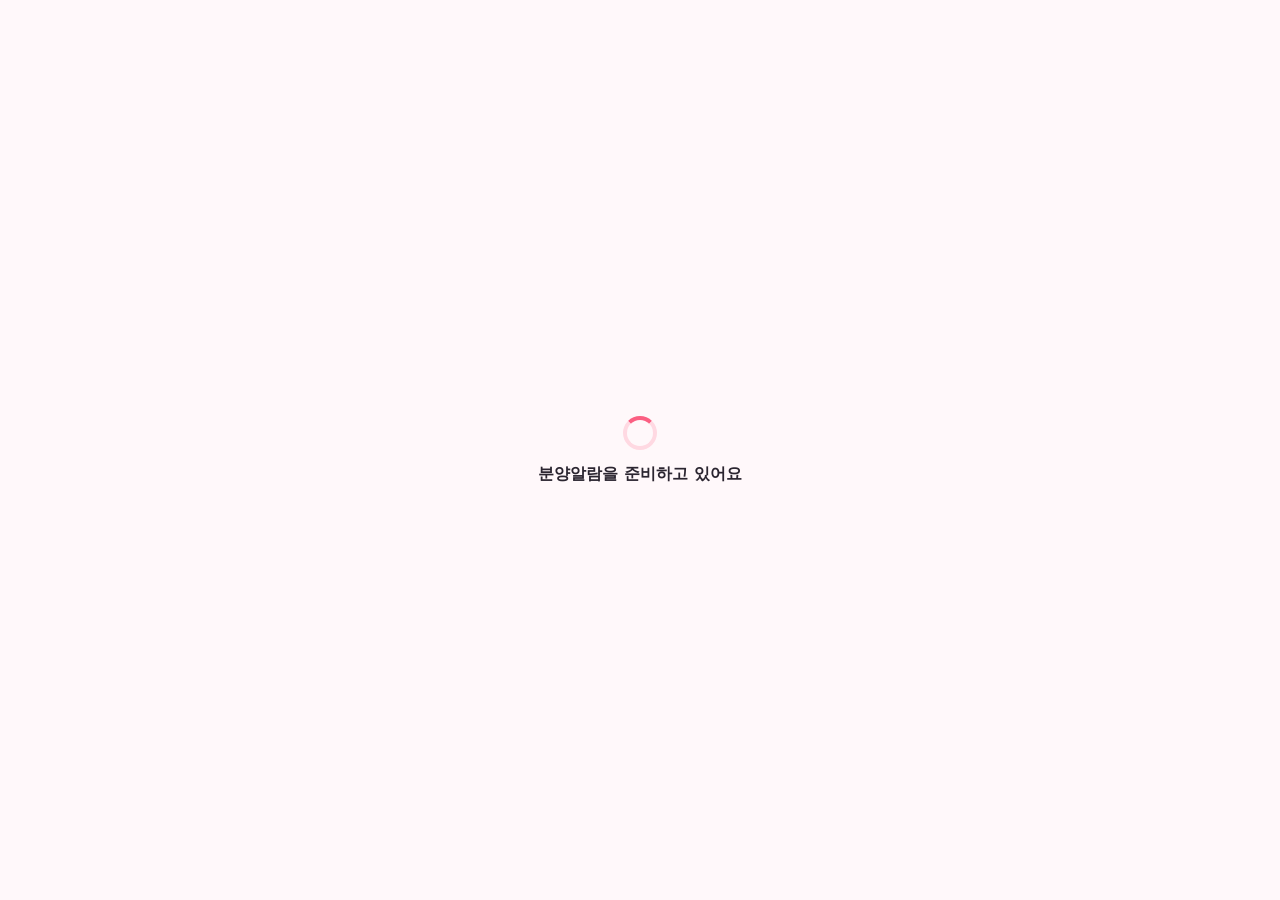
==== app/src/main/assets/www/index.html @ 31d84987 "20261122_app_src_main_assets_www 오프라인 웹 화면" ====
<!doctype html><html lang="ko"><head><meta charset="utf-8"><meta name="viewport" content="width=device-width,initial-scale=1,viewport-fit=cover"><meta name="theme-color" content="#fb5f82"><meta name="description" content="청약홈·LH 공식 데이터로 보는 분양 일정 알림"><link rel="manifest" href="manifest.webmanifest"><link rel="apple-touch-icon" href="icons/icon-192.png"><link rel="stylesheet" href="styles.css"><title>분양알람</title><style>#boot{position:fixed;inset:0;z-index:9999;display:grid;place-items:center;background:#fff8fa;color:#2b2530;font:700 16px system-ui;transition:.25s}#boot i{display:block;width:34px;height:34px;margin:0 auto 14px;border:4px solid #ffd9e2;border-top-color:#fb5f82;border-radius:50%;animation:s .8s linear infinite}@keyframes s{to{rotate:360deg}}</style></head><body><div id="boot"><div><i></i>분양알람을 준비하고 있어요</div></div>
<header><a class="brand" href="#home" aria-label="분양알람 홈"><img src="icon.svg" alt=""><span>분양알람<small>내 집 마련의 중요한 날을 한눈에</small></span></a><button id="install" class="soft" hidden>앱 설치</button><button id="notify" class="icon-btn" aria-label="알림 설정">🔔</button></header>
<main><section class="hero"><div><span class="eyebrow">오늘의 분양 브리핑</span><h1>놓치면 아쉬운 일정,<br><em>미리 챙겨드릴게요.</em></h1><p>청약홈·LH 공식 공고를 지역과 일정별로 정리했어요.</p></div><div class="hero-card"><b id="todayCount">0</b><span>오늘 확인할 일정</span><small id="updated">데이터 확인 중</small></div></section>
<section class="quick" aria-label="빠른 현황"><button data-filter="today"><b id="qToday">0</b><span>오늘</span></button><button data-filter="upcoming"><b id="qUpcoming">0</b><span>예정</span></button><button data-filter="open"><b id="qOpen">0</b><span>모집중</span></button><button data-filter="random"><b id="qRandom">0</b><span>무순위</span></button></section>
<section class="toolbar"><div><h2>관심 지역 분양</h2><p>공식 원문을 함께 확인할 수 있어요</p></div><div class="regions" id="regions" aria-label="지역 필터"></div></section><section id="notice" class="notice" hidden></section><section id="list" class="cards" aria-live="polite"></section>
<section class="source"><h2>정보 출처</h2><div><a href="https://www.applyhome.co.kr/" target="_blank" rel="noopener"><b>청약홈</b><span>민간·공공·무순위 공고</span></a><a href="https://apply.lh.or.kr/" target="_blank" rel="noopener"><b>LH청약플러스</b><span>LH 분양·임대 공고</span></a><a href="https://www.i-sh.co.kr/" target="_blank" rel="noopener"><b>SH인터넷청약</b><span>서울주택도시공사 공고·알리미</span></a></div></section></main>
<nav><button class="active" data-nav="home">⌂<span>홈</span></button><button data-nav="calendar">▦<span>캘린더</span></button><button data-nav="saved">♡<span>관심</span></button><button data-nav="settings">⚙<span>설정</span></button></nav><dialog id="notificationDialog"><form method="dialog"><h2>어떤 소식을 알려드릴까요?</h2><p>관심 지역과 알림 시점을 기기에 저장합니다. 실제 푸시 전송은 알림 서버 연결 후 시작됩니다.</p><label>관심 지역<select id="notifyRegion"><option>전체</option><option>서울</option><option>경기</option><option>인천</option></select></label><label><input type="checkbox" checked> 새 공고가 등록될 때</label><label><input type="checkbox" checked> 접수 3일 전과 당일</label><menu><button value="cancel" class="soft">취소</button><button id="saveNotify" value="default">저장</button></menu></form></dialog><script type="module" src="app.js"></script></body></html>
---- app/src/main/assets/www/styles.css ----
:root{font-family:system-ui,-apple-system,"Noto Sans KR",sans-serif;color:#272431;background:#fff8fa;--pink:#fb5f82;--pink2:#ff957b;--navy:#26354a;--muted:#7e7680;--line:#f1dfe4;--soft:#fff0f4}*{box-sizing:border-box}body{margin:0;min-height:100vh}button,a,select{font:inherit}button{cursor:pointer}header{position:sticky;top:0;z-index:10;display:flex;align-items:center;gap:10px;padding:calc(10px + env(safe-area-inset-top)) max(18px,calc((100vw - 1120px)/2)) 10px;background:#fffefeea;backdrop-filter:blur(16px);border-bottom:1px solid #f7e8eb}.brand{display:flex;align-items:center;gap:11px;margin-right:auto;color:inherit;text-decoration:none;font-weight:900}.brand img{width:44px;height:44px;border-radius:14px}.brand span{display:grid}.brand small{font-size:11px;color:var(--muted);font-weight:600}.icon-btn,.soft{min-width:48px;min-height:48px;border:1px solid var(--line);border-radius:15px;background:#fff;color:var(--navy)}main{width:min(1120px,100%);margin:auto;padding:24px 24px 120px}.hero{display:flex;align-items:center;justify-content:space-between;gap:24px;min-height:270px;padding:36px 42px;border-radius:30px;background:linear-gradient(125deg,#fff0f4,#fff8f2);border:1px solid #f7dce3;box-shadow:0 18px 50px #a8445c12}.eyebrow{display:inline-flex;padding:6px 11px;border-radius:99px;background:#fff;color:var(--pink);font-size:12px;font-weight:900}.hero h1{font-size:clamp(30px,5vw,52px);line-height:1.15;letter-spacing:-2px;margin:15px 0 10px}.hero em{color:var(--pink);font-style:normal}.hero p,.toolbar p{color:var(--muted);margin:0}.hero-card{flex:0 0 210px;display:grid;text-align:center;padding:28px 20px;border-radius:26px;background:linear-gradient(145deg,var(--pink),var(--pink2));color:#fff;box-shadow:0 15px 28px #fb5f8233}.hero-card b{font-size:52px}.hero-card span{font-weight:800}.hero-card small{margin-top:14px;color:#fffde0}.quick{display:grid;grid-template-columns:repeat(4,1fr);gap:12px;margin:18px 0 34px}.quick button{min-height:82px;border:1px solid var(--line);border-radius:20px;background:#fff;text-align:left;padding:16px 20px}.quick b{display:block;font-size:24px;color:var(--navy)}.quick span{font-size:12px;color:var(--muted)}.toolbar{display:flex;align-items:end;justify-content:space-between;gap:18px;margin-bottom:16px}.toolbar h2,.source h2{margin:0 0 4px;font-size:23px}.regions{display:flex;gap:6px;overflow:auto;max-width:60%}.regions button{min-height:44px;padding:0 15px;white-space:nowrap;border:1px solid var(--line);border-radius:99px;background:#fff}.regions button.active{background:var(--navy);color:#fff;border-color:var(--navy)}.cards{display:grid;grid-template-columns:repeat(2,1fr);gap:14px}.card{position:relative;padding:21px;border:1px solid var(--line);border-radius:22px;background:#fff;box-shadow:0 10px 24px #56303a0b}.card-top,.card-foot{display:flex;align-items:center;justify-content:space-between;gap:10px}.badge{padding:5px 9px;border-radius:99px;background:var(--soft);color:var(--pink);font-size:11px;font-weight:900}.source-badge{color:var(--muted);font-size:11px}.card h3{margin:14px 0 7px;font-size:19px}.location{color:var(--muted);font-size:13px}.facts{display:flex;flex-wrap:wrap;gap:6px;margin:16px 0}.facts span{padding:7px 9px;border-radius:10px;background:#f8f7f8;font-size:12px}.schedule{border-left:3px solid var(--pink);padding-left:12px;font-size:13px;line-height:1.7}.card-foot{margin-top:18px}.card-foot a{color:var(--navy);font-weight:800}.heart{width:48px;height:48px;border:0;border-radius:15px;background:var(--soft);font-size:20px}.heart.saved{background:var(--pink);color:#fff}.notice{margin:0 0 14px;padding:13px 16px;border-radius:14px;background:#fff2d9;color:#76561c;font-size:13px}.source{margin-top:42px}.source>div{display:grid;grid-template-columns:repeat(3,1fr);gap:10px}.source a{display:grid;padding:18px;border:1px solid var(--line);border-radius:18px;background:#fff;color:inherit;text-decoration:none}.source span{font-size:12px;color:var(--muted);margin-top:5px}nav{position:fixed;z-index:20;left:50%;bottom:calc(12px + env(safe-area-inset-bottom));transform:translateX(-50%);display:flex;width:min(520px,calc(100% - 24px));padding:7px;border:1px solid var(--line);border-radius:22px;background:#fffffff2;backdrop-filter:blur(20px);box-shadow:0 14px 42px #4529361f}nav button{flex:1;min-height:50px;border:0;border-radius:16px;background:transparent;color:var(--muted);font-size:19px}nav span{display:block;font-size:10px}nav .active{background:var(--soft);color:var(--pink)}dialog{width:min(460px,calc(100% - 28px));border:0;border-radius:24px;padding:0;box-shadow:0 24px 80px #29151d55}dialog::backdrop{background:#27131b99}dialog form{display:grid;gap:15px;padding:26px}dialog h2,dialog p{margin:0}dialog p{color:var(--muted);font-size:13px}dialog label{display:flex;align-items:center;justify-content:space-between;gap:12px;min-height:48px}dialog select{min-height:44px;border:1px solid var(--line);border-radius:12px;padding:0 12px}menu{display:flex;justify-content:flex-end;gap:8px;padding:0;margin:8px 0 0}menu button{min-height:48px;border:0;border-radius:14px;padding:0 20px;background:var(--pink);color:#fff;font-weight:800}@media(max-width:700px){main{padding:14px 14px 115px}.hero{align-items:flex-start;min-height:0;padding:25px 21px}.hero h1{font-size:33px}.hero-card{flex-basis:105px;padding:18px 8px}.hero-card b{font-size:38px}.hero-card span{font-size:11px}.hero-card small{display:none}.quick{gap:7px;margin:10px 0 28px}.quick button{padding:12px;min-height:70px}.toolbar{display:block}.regions{max-width:none;margin-top:13px}.cards{grid-template-columns:1fr}.source>div{grid-template-columns:1fr}.brand small{display:none}}@media(max-width:420px){.hero{display:block}.hero-card{margin-top:20px;display:flex;align-items:center;justify-content:center;gap:10px}.hero-card b{font-size:30px}.quick b{font-size:20px}header{padding-inline:12px}}
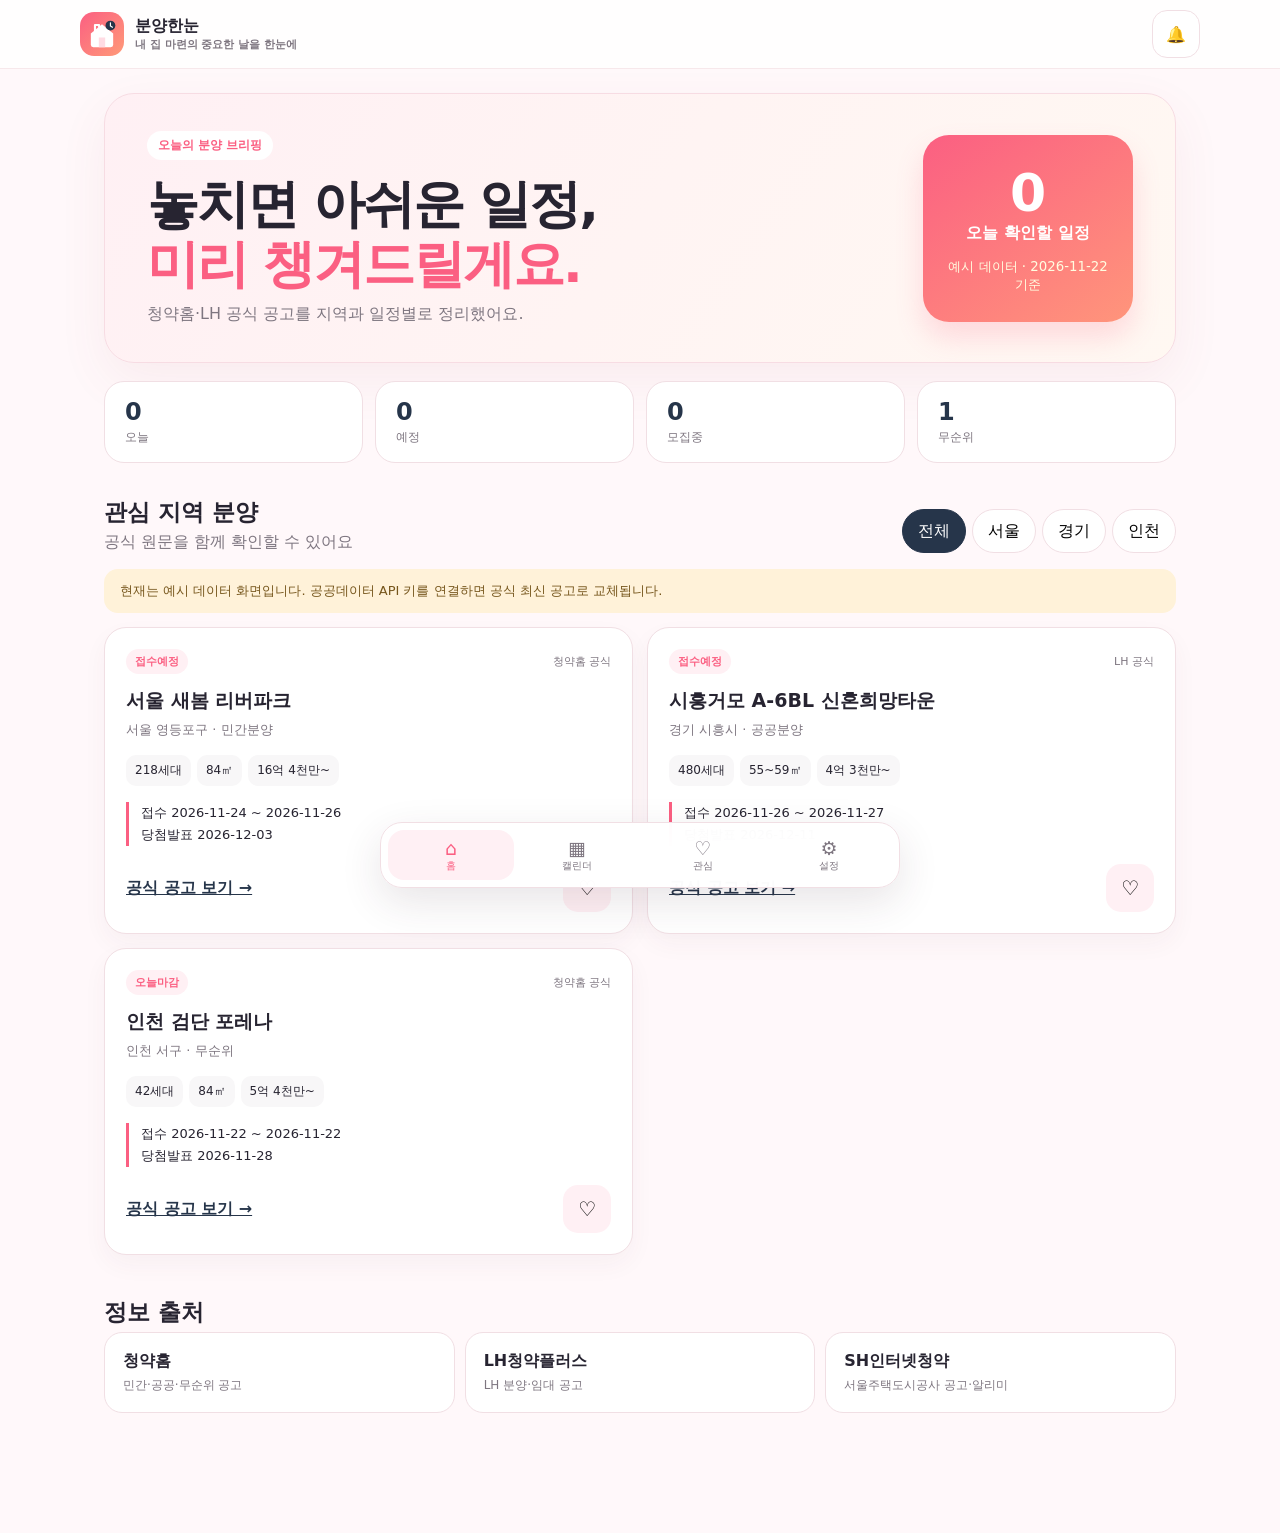
==== commit f0887296: "20261123_app_src_main_assets_www 분양한눈 오프라인 화면" ====
--- a/app/src/main/assets/www/index.html
+++ b/app/src/main/assets/www/index.html
@@ -1,5 +1,5 @@
-<!doctype html><html lang="ko"><head><meta charset="utf-8"><meta name="viewport" content="width=device-width,initial-scale=1,viewport-fit=cover"><meta name="theme-color" content="#fb5f82"><meta name="description" content="청약홈·LH 공식 데이터로 보는 분양 일정 알림"><link rel="manifest" href="manifest.webmanifest"><link rel="apple-touch-icon" href="icons/icon-192.png"><link rel="stylesheet" href="styles.css"><title>분양알람</title><style>#boot{position:fixed;inset:0;z-index:9999;display:grid;place-items:center;background:#fff8fa;color:#2b2530;font:700 16px system-ui;transition:.25s}#boot i{display:block;width:34px;height:34px;margin:0 auto 14px;border:4px solid #ffd9e2;border-top-color:#fb5f82;border-radius:50%;animation:s .8s linear infinite}@keyframes s{to{rotate:360deg}}</style></head><body><div id="boot"><div><i></i>분양알람을 준비하고 있어요</div></div>
-<header><a class="brand" href="#home" aria-label="분양알람 홈"><img src="icon.svg" alt=""><span>분양알람<small>내 집 마련의 중요한 날을 한눈에</small></span></a><button id="install" class="soft" hidden>앱 설치</button><button id="notify" class="icon-btn" aria-label="알림 설정">🔔</button></header>
+<!doctype html><html lang="ko"><head><meta charset="utf-8"><meta name="viewport" content="width=device-width,initial-scale=1,viewport-fit=cover"><meta name="theme-color" content="#fb5f82"><meta name="description" content="청약홈·LH 공식 데이터로 보는 분양 일정 알림"><link rel="manifest" href="manifest.webmanifest"><link rel="apple-touch-icon" href="icons/icon-192.png"><link rel="stylesheet" href="styles.css"><title>분양한눈</title><style>#boot{position:fixed;inset:0;z-index:9999;display:grid;place-items:center;background:#fff8fa;color:#2b2530;font:700 16px system-ui;transition:.25s}#boot i{display:block;width:34px;height:34px;margin:0 auto 14px;border:4px solid #ffd9e2;border-top-color:#fb5f82;border-radius:50%;animation:s .8s linear infinite}@keyframes s{to{rotate:360deg}}</style></head><body><div id="boot"><div><i></i>분양한눈을 준비하고 있어요</div></div>
+<header><a class="brand" href="#home" aria-label="분양한눈 홈"><img src="icon.svg" alt=""><span>분양한눈<small>내 집 마련의 중요한 날을 한눈에</small></span></a><button id="install" class="soft" hidden>앱 설치</button><button id="notify" class="icon-btn" aria-label="알림 설정">🔔</button></header>
 <main><section class="hero"><div><span class="eyebrow">오늘의 분양 브리핑</span><h1>놓치면 아쉬운 일정,<br><em>미리 챙겨드릴게요.</em></h1><p>청약홈·LH 공식 공고를 지역과 일정별로 정리했어요.</p></div><div class="hero-card"><b id="todayCount">0</b><span>오늘 확인할 일정</span><small id="updated">데이터 확인 중</small></div></section>
 <section class="quick" aria-label="빠른 현황"><button data-filter="today"><b id="qToday">0</b><span>오늘</span></button><button data-filter="upcoming"><b id="qUpcoming">0</b><span>예정</span></button><button data-filter="open"><b id="qOpen">0</b><span>모집중</span></button><button data-filter="random"><b id="qRandom">0</b><span>무순위</span></button></section>
 <section class="toolbar"><div><h2>관심 지역 분양</h2><p>공식 원문을 함께 확인할 수 있어요</p></div><div class="regions" id="regions" aria-label="지역 필터"></div></section><section id="notice" class="notice" hidden></section><section id="list" class="cards" aria-live="polite"></section>
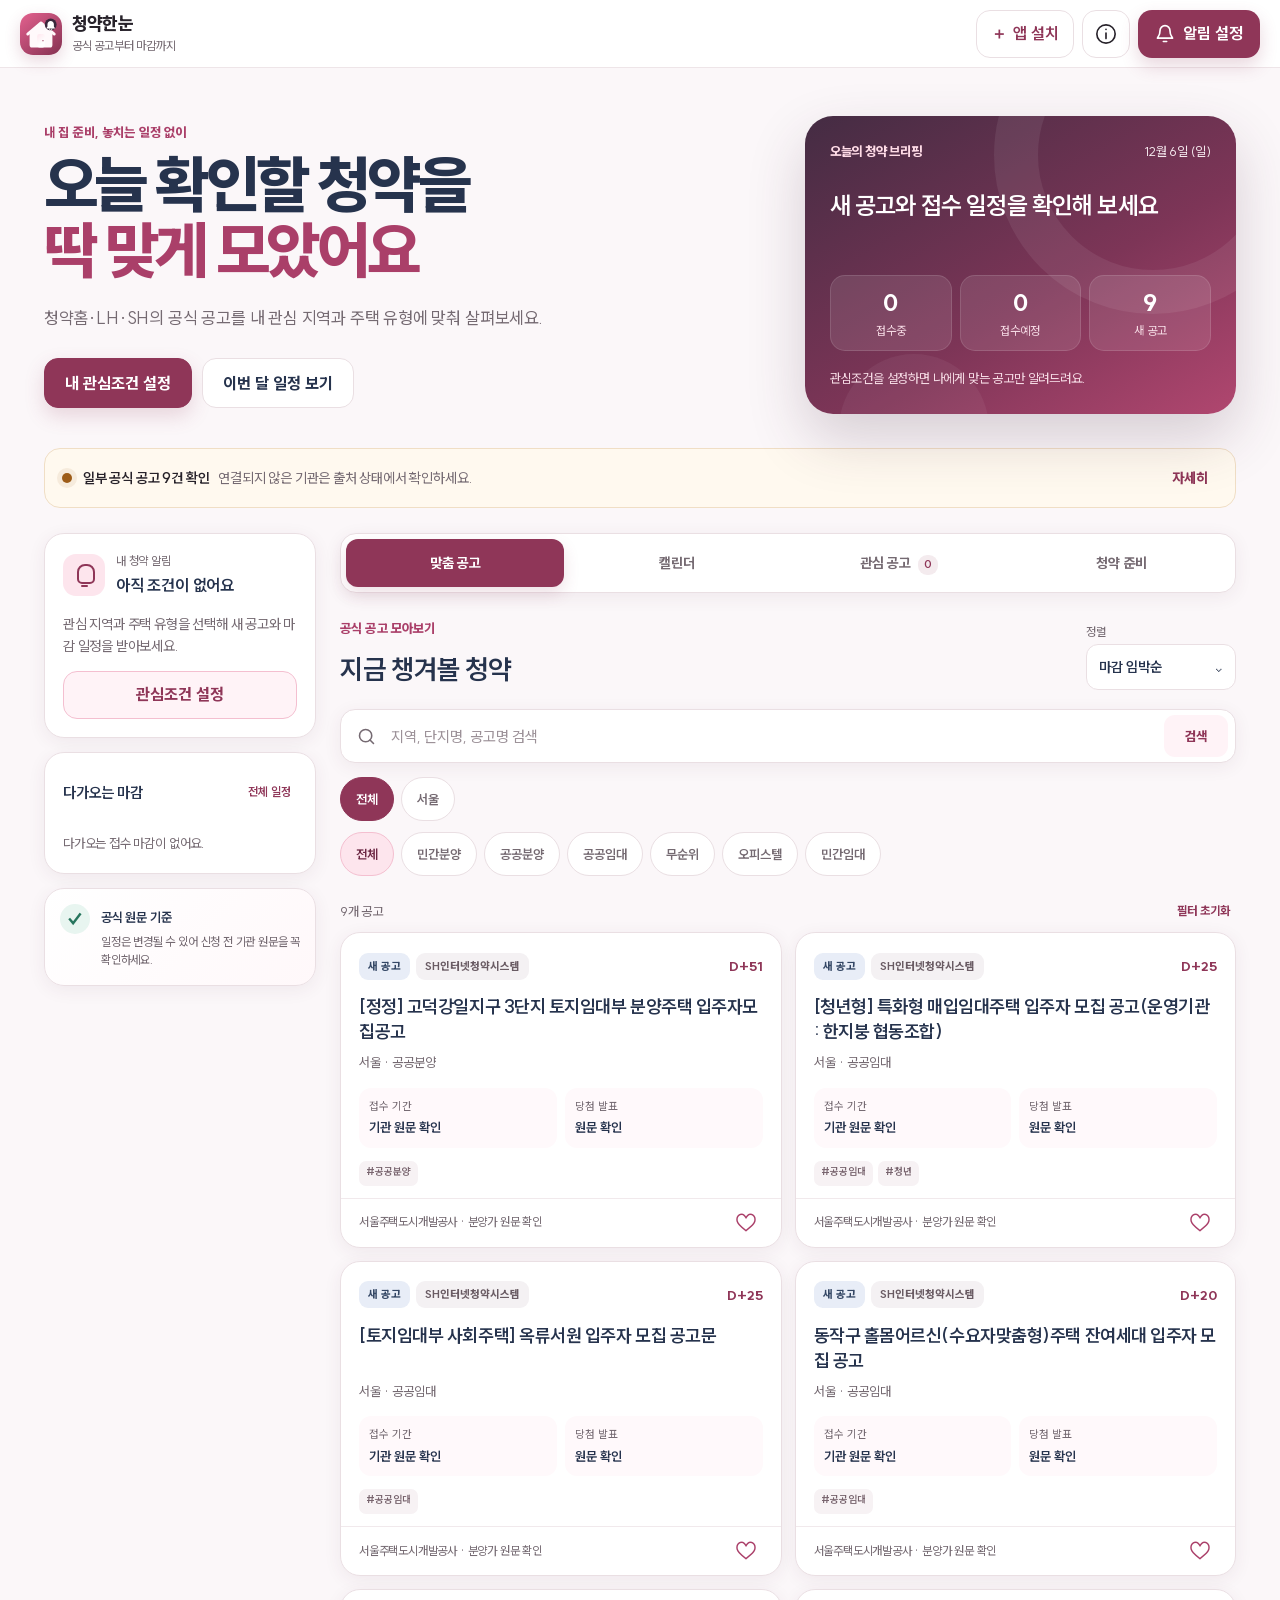
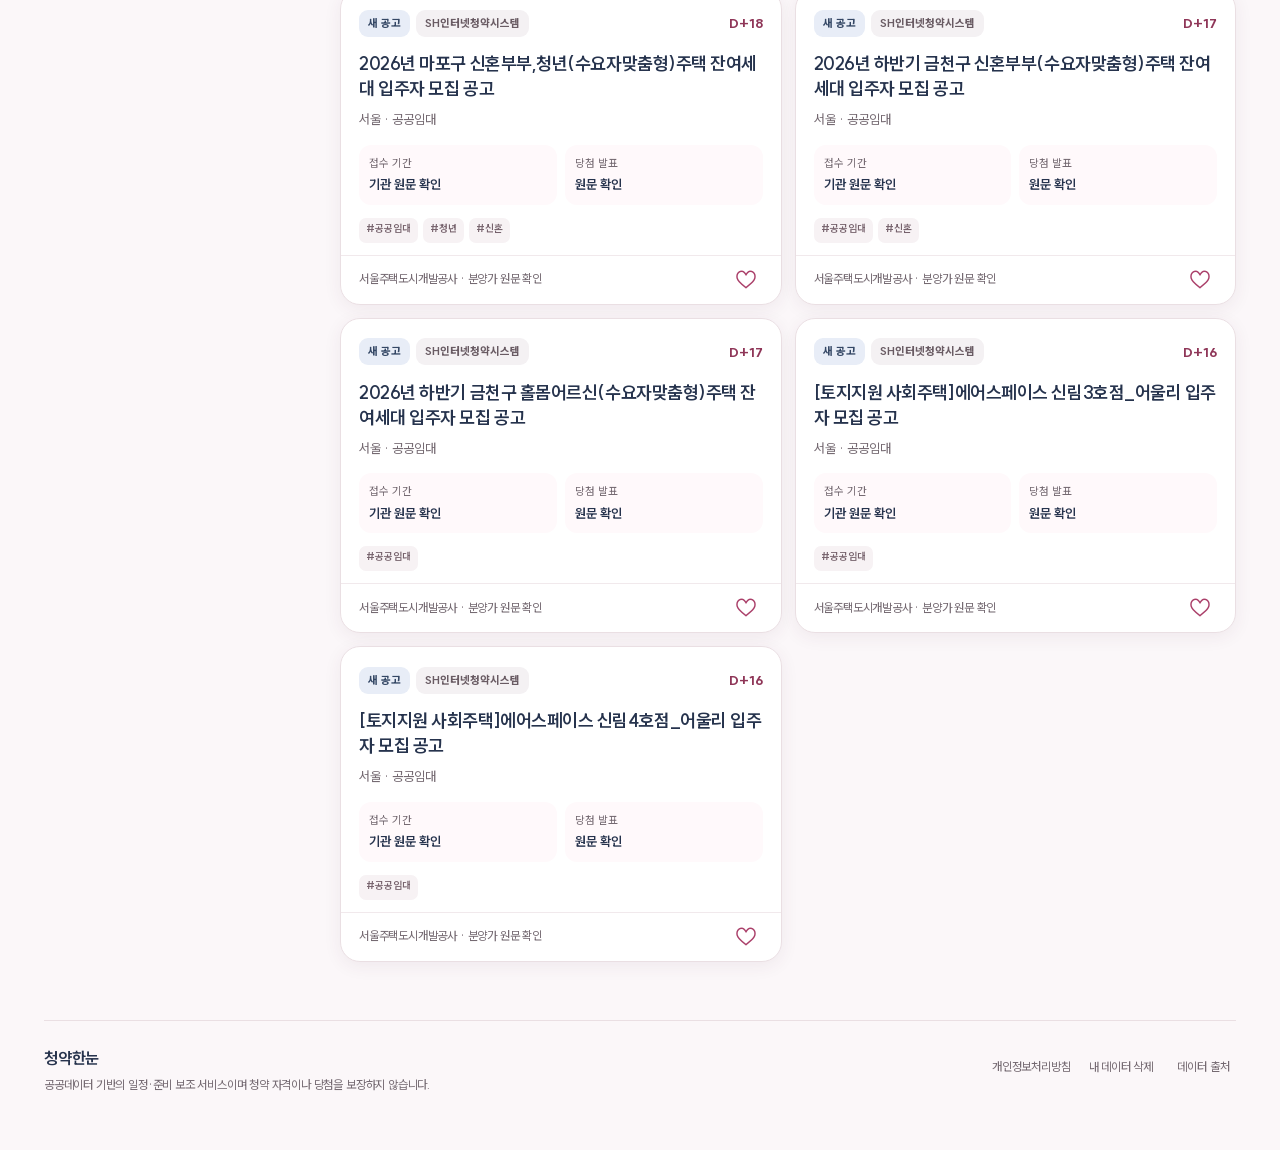
==== commit 384c61f2: "20261123_app_src_main_assets_www 청약 PWA 오프라인 자산 동기화" ====
--- a/app/src/main/assets/www/index.html
+++ b/app/src/main/assets/www/index.html
@@ -1,7 +1,291 @@
-<!doctype html><html lang="ko"><head><meta charset="utf-8"><meta name="viewport" content="width=device-width,initial-scale=1,viewport-fit=cover"><meta name="theme-color" content="#fb5f82"><meta name="description" content="청약홈·LH 공식 데이터로 보는 분양 일정 알림"><link rel="manifest" href="manifest.webmanifest"><link rel="apple-touch-icon" href="icons/icon-192.png"><link rel="stylesheet" href="styles.css"><title>분양한눈</title><style>#boot{position:fixed;inset:0;z-index:9999;display:grid;place-items:center;background:#fff8fa;color:#2b2530;font:700 16px system-ui;transition:.25s}#boot i{display:block;width:34px;height:34px;margin:0 auto 14px;border:4px solid #ffd9e2;border-top-color:#fb5f82;border-radius:50%;animation:s .8s linear infinite}@keyframes s{to{rotate:360deg}}</style></head><body><div id="boot"><div><i></i>분양한눈을 준비하고 있어요</div></div>
-<header><a class="brand" href="#home" aria-label="분양한눈 홈"><img src="icon.svg" alt=""><span>분양한눈<small>내 집 마련의 중요한 날을 한눈에</small></span></a><button id="install" class="soft" hidden>앱 설치</button><button id="notify" class="icon-btn" aria-label="알림 설정">🔔</button></header>
-<main><section class="hero"><div><span class="eyebrow">오늘의 분양 브리핑</span><h1>놓치면 아쉬운 일정,<br><em>미리 챙겨드릴게요.</em></h1><p>청약홈·LH 공식 공고를 지역과 일정별로 정리했어요.</p></div><div class="hero-card"><b id="todayCount">0</b><span>오늘 확인할 일정</span><small id="updated">데이터 확인 중</small></div></section>
-<section class="quick" aria-label="빠른 현황"><button data-filter="today"><b id="qToday">0</b><span>오늘</span></button><button data-filter="upcoming"><b id="qUpcoming">0</b><span>예정</span></button><button data-filter="open"><b id="qOpen">0</b><span>모집중</span></button><button data-filter="random"><b id="qRandom">0</b><span>무순위</span></button></section>
-<section class="toolbar"><div><h2>관심 지역 분양</h2><p>공식 원문을 함께 확인할 수 있어요</p></div><div class="regions" id="regions" aria-label="지역 필터"></div></section><section id="notice" class="notice" hidden></section><section id="list" class="cards" aria-live="polite"></section>
-<section class="source"><h2>정보 출처</h2><div><a href="https://www.applyhome.co.kr/" target="_blank" rel="noopener"><b>청약홈</b><span>민간·공공·무순위 공고</span></a><a href="https://apply.lh.or.kr/" target="_blank" rel="noopener"><b>LH청약플러스</b><span>LH 분양·임대 공고</span></a><a href="https://www.i-sh.co.kr/" target="_blank" rel="noopener"><b>SH인터넷청약</b><span>서울주택도시공사 공고·알리미</span></a></div></section></main>
-<nav><button class="active" data-nav="home">⌂<span>홈</span></button><button data-nav="calendar">▦<span>캘린더</span></button><button data-nav="saved">♡<span>관심</span></button><button data-nav="settings">⚙<span>설정</span></button></nav><dialog id="notificationDialog"><form method="dialog"><h2>어떤 소식을 알려드릴까요?</h2><p>관심 지역과 알림 시점을 기기에 저장합니다. 실제 푸시 전송은 알림 서버 연결 후 시작됩니다.</p><label>관심 지역<select id="notifyRegion"><option>전체</option><option>서울</option><option>경기</option><option>인천</option></select></label><label><input type="checkbox" checked> 새 공고가 등록될 때</label><label><input type="checkbox" checked> 접수 3일 전과 당일</label><menu><button value="cancel" class="soft">취소</button><button id="saveNotify" value="default">저장</button></menu></form></dialog><script type="module" src="app.js"></script></body></html>
+<!doctype html>
+<html lang="ko">
+<head>
+  <meta charset="utf-8">
+  <meta name="viewport" content="width=device-width,initial-scale=1,viewport-fit=cover">
+  <meta name="theme-color" content="#8f3658">
+  <meta name="description" content="청약홈·LH·SH 공고와 접수 일정을 관심 지역과 유형에 맞춰 확인하는 청약한눈">
+  <meta name="mobile-web-app-capable" content="yes">
+  <meta name="apple-mobile-web-app-capable" content="yes">
+  <meta name="apple-mobile-web-app-status-bar-style" content="default">
+  <meta name="apple-mobile-web-app-title" content="청약한눈">
+  <meta property="og:title" content="청약한눈 — 내 조건에 맞는 청약 알림">
+  <meta property="og:description" content="공식 청약 공고부터 접수 마감까지, 놓치지 않게 한눈에">
+  <meta property="og:type" content="website">
+  <meta property="og:image" content="./assets/icon-512.png">
+  <link rel="manifest" href="./manifest.webmanifest">
+  <link rel="icon" href="./assets/icon-192.png" type="image/png">
+  <link rel="apple-touch-icon" href="./assets/apple-touch-icon.png">
+  <link rel="stylesheet" href="./styles.css">
+  <title>청약한눈 — 내 조건에 맞는 청약 알림</title>
+  <style>
+    #bootSplash{position:fixed;inset:0;z-index:9999;display:grid;place-items:center;background:#fff8fa;color:#512437;font-family:-apple-system,BlinkMacSystemFont,"Segoe UI",sans-serif;transition:opacity .28s ease,visibility .28s ease}#bootSplash.done{opacity:0;visibility:hidden}.boot-inner{text-align:center;padding:32px}.boot-logo{width:76px;height:76px;border-radius:24px;box-shadow:0 16px 40px rgba(143,54,88,.22)}.boot-title{margin:18px 0 6px;font-size:25px;font-weight:800}.boot-copy{margin:0;color:#835a6a;font-size:15px}.boot-dots{display:flex;justify-content:center;gap:7px;margin-top:24px}.boot-dots i{width:7px;height:7px;border-radius:50%;background:#c94d7c;animation:boot 1.1s infinite ease-in-out}.boot-dots i:nth-child(2){animation-delay:.14s}.boot-dots i:nth-child(3){animation-delay:.28s}@keyframes boot{0%,80%,100%{opacity:.28;transform:translateY(0)}40%{opacity:1;transform:translateY(-5px)}}
+  </style>
+</head>
+<body>
+  <div id="bootSplash" role="status" aria-live="polite">
+    <div class="boot-inner">
+      <img class="boot-logo" src="./assets/icon.svg" alt="">
+      <p class="boot-title">청약한눈</p>
+      <p class="boot-copy">나에게 맞는 청약 일정을 준비하고 있어요</p>
+      <span class="boot-dots" aria-hidden="true"><i></i><i></i><i></i></span>
+    </div>
+  </div>
+
+  <a class="skip-link" href="#mainContent">본문 바로가기</a>
+
+  <header class="app-header">
+    <a class="brand" href="./" aria-label="청약한눈 홈">
+      <img src="./assets/icon.svg" alt="" width="42" height="42">
+      <span><strong>청약한눈</strong><small>공식 공고부터 마감까지</small></span>
+    </a>
+    <div class="header-actions">
+      <button class="icon-text-button install-entry" id="installButton" type="button" hidden>
+        <span aria-hidden="true">＋</span><span>앱 설치</span>
+      </button>
+      <button class="icon-button" id="sourceButton" type="button" aria-label="데이터 출처와 갱신 상태" title="데이터 출처와 갱신 상태">
+        <svg viewBox="0 0 24 24" aria-hidden="true"><path d="M12 22a10 10 0 1 0 0-20 10 10 0 0 0 0 20Zm0-11v6m0-10h.01"/></svg>
+      </button>
+      <button class="header-alert-button" id="openWatchButton" type="button">
+        <svg viewBox="0 0 24 24" aria-hidden="true"><path d="M18 8a6 6 0 0 0-12 0c0 7-3 7-3 9h18c0-2-3-2-3-9m-8 13h4"/></svg>
+        <span>알림 설정</span>
+      </button>
+    </div>
+  </header>
+
+  <main id="mainContent">
+    <section class="hero-shell" aria-labelledby="heroTitle">
+      <div class="hero-copy">
+        <p class="eyebrow">내 집 준비, 놓치는 일정 없이</p>
+        <h1 id="heroTitle">오늘 확인할 청약을<br><em>딱 맞게 모았어요</em></h1>
+        <p>청약홈·LH·SH의 공식 공고를 내 관심 지역과 주택 유형에 맞춰 살펴보세요.</p>
+        <div class="hero-actions">
+          <button class="primary-button" id="heroWatchButton" type="button">내 관심조건 설정</button>
+          <button class="secondary-button" id="heroCalendarButton" type="button">이번 달 일정 보기</button>
+        </div>
+      </div>
+      <div class="today-card" aria-label="오늘의 청약 요약">
+        <div class="today-card-top">
+          <span class="today-label">오늘의 청약 브리핑</span>
+          <span class="today-date" id="todayDate">-</span>
+        </div>
+        <strong class="today-headline" id="todayHeadline">공식 공고를 확인하고 있어요</strong>
+        <div class="metric-row">
+          <button type="button" data-quick-phase="open"><span id="openCount">0</span><small>접수중</small></button>
+          <button type="button" data-quick-phase="upcoming"><span id="upcomingCount">0</span><small>접수예정</small></button>
+          <button type="button" data-quick-phase="announced"><span id="newCount">0</span><small>새 공고</small></button>
+        </div>
+        <p class="today-note" id="todayNote">관심조건을 설정하면 나에게 맞는 공고만 알려드려요.</p>
+      </div>
+    </section>
+
+    <section class="data-banner" id="dataBanner" aria-live="polite">
+      <span class="data-status-dot" aria-hidden="true"></span>
+      <p><strong id="dataStatusTitle">공식 데이터를 불러오는 중</strong><span id="dataStatusCopy">잠시만 기다려 주세요.</span></p>
+      <button type="button" id="dataStatusAction">자세히</button>
+    </section>
+
+    <section class="workspace" aria-label="청약 공고 탐색">
+      <aside class="side-panel">
+        <section class="side-card watch-card">
+          <div class="side-card-title">
+            <span class="soft-icon bell-icon" aria-hidden="true"></span>
+            <div><small>내 청약 알림</small><strong id="watchTitle">아직 조건이 없어요</strong></div>
+          </div>
+          <p id="watchSummary">관심 지역과 주택 유형을 선택해 새 공고와 마감 일정을 받아보세요.</p>
+          <button class="wide-soft-button" id="sideWatchButton" type="button">관심조건 설정</button>
+        </section>
+
+        <section class="side-card deadline-card">
+          <div class="side-card-heading"><strong>다가오는 마감</strong><button type="button" data-view-target="calendar">전체 일정</button></div>
+          <div id="deadlineList" class="deadline-list"><p class="mini-empty">일정을 불러오는 중이에요.</p></div>
+        </section>
+
+        <section class="trust-card">
+          <span class="trust-mark" aria-hidden="true">✓</span>
+          <div><strong>공식 원문 기준</strong><p>일정은 변경될 수 있어 신청 전 기관 원문을 꼭 확인하세요.</p></div>
+        </section>
+      </aside>
+
+      <div class="main-panel">
+        <div class="view-tabs" role="tablist" aria-label="청약한눈 메뉴">
+          <button type="button" role="tab" aria-selected="true" data-view="feed">맞춤 공고</button>
+          <button type="button" role="tab" aria-selected="false" data-view="calendar">캘린더</button>
+          <button type="button" role="tab" aria-selected="false" data-view="saved">관심 공고 <span id="savedCountBadge">0</span></button>
+          <button type="button" role="tab" aria-selected="false" data-view="prepare">청약 준비</button>
+        </div>
+
+        <section class="view active" id="feedView" data-view-panel="feed" role="tabpanel">
+          <div class="feed-heading">
+            <div><p class="eyebrow">공식 공고 모아보기</p><h2>지금 챙겨볼 청약</h2></div>
+            <label class="sort-control">정렬
+              <select id="sortSelect" aria-label="공고 정렬">
+                <option value="deadline">마감 임박순</option>
+                <option value="recent">최근 공고순</option>
+                <option value="title">이름순</option>
+              </select>
+            </label>
+          </div>
+
+          <form class="search-box" id="searchForm" role="search">
+            <svg viewBox="0 0 24 24" aria-hidden="true"><circle cx="11" cy="11" r="7"/><path d="m20 20-4-4"/></svg>
+            <input id="searchInput" type="search" placeholder="지역, 단지명, 공고명 검색" autocomplete="off" aria-label="청약 공고 검색">
+            <button type="submit">검색</button>
+          </form>
+
+          <div class="filter-row" id="regionFilters" aria-label="지역 필터"></div>
+          <div class="filter-row type-filters" id="typeFilters" aria-label="주택 유형 필터"></div>
+
+          <div class="result-bar">
+            <span id="resultSummary">공고를 불러오는 중</span>
+            <button type="button" id="resetFiltersButton">필터 초기화</button>
+          </div>
+          <div class="notice-grid" id="noticeGrid" aria-live="polite"></div>
+          <div class="empty-state" id="noticeEmpty" hidden>
+            <span aria-hidden="true">⌕</span>
+            <strong>조건에 맞는 공고가 없어요</strong>
+            <p>지역이나 유형을 넓혀 다시 찾아보세요.</p>
+            <button type="button" id="emptyResetButton">전체 공고 보기</button>
+          </div>
+        </section>
+
+        <section class="view" id="calendarView" data-view-panel="calendar" role="tabpanel" hidden>
+          <div class="feed-heading calendar-heading">
+            <div><p class="eyebrow">접수부터 발표까지</p><h2>청약 캘린더</h2></div>
+            <div class="month-controls">
+              <button class="icon-button month-button" id="prevMonth" type="button" aria-label="이전 달">이전</button>
+              <strong id="calendarTitle">-</strong>
+              <button class="icon-button month-button" id="nextMonth" type="button" aria-label="다음 달">다음</button>
+            </div>
+          </div>
+          <div class="calendar-layout">
+            <div class="calendar-card">
+              <div class="week-row" aria-hidden="true"><span>일</span><span>월</span><span>화</span><span>수</span><span>목</span><span>금</span><span>토</span></div>
+              <div class="calendar-grid" id="calendarGrid"></div>
+            </div>
+            <div class="calendar-events" id="calendarEvents"></div>
+          </div>
+        </section>
+
+        <section class="view" id="savedView" data-view-panel="saved" role="tabpanel" hidden>
+          <div class="feed-heading">
+            <div><p class="eyebrow">다시 볼 공고만</p><h2>내 관심 공고</h2></div>
+          </div>
+          <div class="notice-grid" id="savedGrid"></div>
+          <div class="empty-state" id="savedEmpty">
+            <span aria-hidden="true">♡</span>
+            <strong>저장한 공고가 없어요</strong>
+            <p>공고 카드의 하트를 누르면 이곳에 모아 드려요.</p>
+            <button type="button" data-view-target="feed">공고 둘러보기</button>
+          </div>
+        </section>
+
+        <section class="view" id="prepareView" data-view-panel="prepare" role="tabpanel" hidden>
+          <div class="feed-heading">
+            <div><p class="eyebrow">신청 전 실수 줄이기</p><h2>청약 준비 체크리스트</h2></div>
+          </div>
+          <div class="prepare-grid">
+            <section class="prepare-card accent">
+              <span class="prepare-step">먼저</span>
+              <h3>내 청약 자격 확인</h3>
+              <p>무주택기간·부양가족·청약통장 가입기간과 지역 거주 요건을 확인하세요.</p>
+              <a href="https://www.applyhome.co.kr/" target="_blank" rel="noopener">청약홈에서 확인</a>
+            </section>
+            <section class="prepare-card">
+              <span class="prepare-step">서류</span>
+              <h3>공고문 기준으로 준비</h3>
+              <div class="check-list" id="prepareChecklist">
+                <label><input type="checkbox" value="account"><span>청약통장 가입·예치금 확인</span></label>
+                <label><input type="checkbox" value="resident"><span>주민등록등·초본과 거주기간 확인</span></label>
+                <label><input type="checkbox" value="family"><span>가족관계·혼인 관련 서류 확인</span></label>
+                <label><input type="checkbox" value="income"><span>소득·자산 기준과 증빙 확인</span></label>
+                <label><input type="checkbox" value="certificate"><span>공동·금융·간편인증 준비</span></label>
+              </div>
+            </section>
+            <section class="prepare-card">
+              <span class="prepare-step">신청일</span>
+              <h3>원문을 마지막으로 확인</h3>
+              <p>공고 정정, 접수 시간, 신청 순위와 지역 구분이 바뀌지 않았는지 공식 기관에서 최종 확인하세요.</p>
+              <button type="button" data-view-target="saved">관심 공고 확인</button>
+            </section>
+            <section class="prepare-card source-links">
+              <span class="prepare-step">공식기관</span>
+              <h3>바로가기</h3>
+              <a href="https://www.applyhome.co.kr/" target="_blank" rel="noopener">청약홈 <span>민간·무순위</span></a>
+              <a href="https://apply.lh.or.kr/lhapply/main.do" target="_blank" rel="noopener">LH청약플러스 <span>공공주택</span></a>
+              <a href="https://www.i-sh.co.kr/app/index.do" target="_blank" rel="noopener">SH인터넷청약 <span>서울 공공주택</span></a>
+            </section>
+          </div>
+        </section>
+      </div>
+    </section>
+  </main>
+
+  <nav class="bottom-nav" aria-label="하단 메뉴">
+    <button type="button" class="active" data-view-target="feed"><span aria-hidden="true">⌂</span><small>홈</small></button>
+    <button type="button" data-view-target="calendar"><span aria-hidden="true">□</span><small>캘린더</small></button>
+    <button type="button" data-view-target="saved"><span aria-hidden="true">♡</span><small>관심</small></button>
+    <button type="button" data-view-target="prepare"><span aria-hidden="true">✓</span><small>준비</small></button>
+  </nav>
+
+  <footer class="site-footer">
+    <div><strong>청약한눈</strong><p>공공데이터 기반의 일정·준비 보조 서비스이며 청약 자격이나 당첨을 보장하지 않습니다.</p></div>
+    <nav><a href="./privacy.html">개인정보처리방침</a><a href="./delete-account.html">내 데이터 삭제</a><button type="button" id="footerSourceButton">데이터 출처</button></nav>
+  </footer>
+
+  <dialog class="sheet-dialog" id="watchDialog" aria-labelledby="watchDialogTitle">
+    <form method="dialog" class="dialog-shell" id="watchForm">
+      <div class="dialog-handle" aria-hidden="true"></div>
+      <header class="dialog-header">
+        <div><p class="eyebrow">놓치지 않게 딱 맞춰</p><h2 id="watchDialogTitle">내 청약 알림</h2></div>
+        <button class="icon-button" id="closeWatchButton" aria-label="닫기" type="button">×</button>
+      </header>
+      <p class="dialog-lead">관심 조건에 맞는 새 공고와 접수 마감을 알려드려요. 조건은 이 기기에만 저장됩니다.</p>
+      <fieldset><legend>관심 지역</legend><div class="choice-grid region-choice" id="watchRegions"></div></fieldset>
+      <fieldset><legend>주택 유형</legend><div class="choice-grid" id="watchTypes"></div></fieldset>
+      <fieldset><legend>받을 알림</legend>
+        <div class="toggle-list">
+          <label><span><strong>새 공고</strong><small>조건에 맞는 공고가 등록될 때</small></span><input type="checkbox" name="newNotice" checked></label>
+          <label><span><strong>마감 D-3</strong><small>준비 서류를 다시 확인할 때</small></span><input type="checkbox" name="deadline3" checked></label>
+          <label><span><strong>마감 D-1·당일</strong><small>접수 마감을 놓치지 않도록</small></span><input type="checkbox" name="deadline1" checked></label>
+        </div>
+      </fieldset>
+      <p class="permission-note" id="permissionNote">웹은 다음 방문 때 새 공고를 알려드리고, Android 앱은 주기적으로 확인해 알림을 보냅니다.</p>
+      <div class="dialog-actions"><button class="primary-button" id="saveWatchButton" value="default" type="submit">알림 저장</button><button class="text-button danger-text" id="disableWatchButton" value="cancel" type="button">알림 끄기</button></div>
+    </form>
+  </dialog>
+
+  <dialog class="sheet-dialog detail-dialog" id="detailDialog" aria-labelledby="detailDialogTitle">
+    <article class="dialog-shell detail-shell">
+      <div class="dialog-handle" aria-hidden="true"></div>
+      <header class="dialog-header detail-header">
+        <div><p class="eyebrow" id="detailSource">공식 공고</p><h2 id="detailDialogTitle">공고 상세</h2></div>
+        <button class="icon-button" id="closeDetailButton" aria-label="닫기" type="button">×</button>
+      </header>
+      <div id="detailContent"></div>
+    </article>
+  </dialog>
+
+  <dialog class="sheet-dialog" id="sourceDialog" aria-labelledby="sourceDialogTitle">
+    <article class="dialog-shell">
+      <div class="dialog-handle" aria-hidden="true"></div>
+      <header class="dialog-header"><div><p class="eyebrow">투명하게 보여드려요</p><h2 id="sourceDialogTitle">데이터 출처와 상태</h2></div><button class="icon-button" id="closeSourceButton" aria-label="닫기" type="button">×</button></header>
+      <p class="dialog-lead">청약한눈은 아래 공식 기관 정보를 정규화합니다. 갱신 실패나 인증키 미연결은 숨기지 않습니다.</p>
+      <div class="source-status-list" id="sourceStatusList"></div>
+      <p class="source-caution">접수 시간·자격·공고 정정은 기관 원문이 최종 기준입니다.</p>
+      <a class="primary-link" href="./data-status.html">전체 데이터 수집 현황 보기 →</a>
+    </article>
+  </dialog>
+
+  <dialog class="sheet-dialog" id="installDialog" aria-labelledby="installDialogTitle">
+    <article class="dialog-shell">
+      <div class="dialog-handle" aria-hidden="true"></div>
+      <header class="dialog-header"><div><p class="eyebrow">홈 화면에서 한 번에</p><h2 id="installDialogTitle">청약한눈 앱 설치</h2></div><button class="icon-button" id="closeInstallButton" aria-label="닫기" type="button">×</button></header>
+      <div class="install-guide" id="installGuide"></div>
+    </article>
+  </dialog>
+
+  <div class="toast" id="toast" role="status" aria-live="polite"></div>
+  <script type="module" src="./js/app.js"></script>
+</body>
+</html>
--- a/app/src/main/assets/www/styles.css
+++ b/app/src/main/assets/www/styles.css
@@ -1 +1,348 @@
-:root{font-family:system-ui,-apple-system,"Noto Sans KR",sans-serif;color:#272431;background:#fff8fa;--pink:#fb5f82;--pink2:#ff957b;--navy:#26354a;--muted:#7e7680;--line:#f1dfe4;--soft:#fff0f4}*{box-sizing:border-box}body{margin:0;min-height:100vh}button,a,select{font:inherit}button{cursor:pointer}header{position:sticky;top:0;z-index:10;display:flex;align-items:center;gap:10px;padding:calc(10px + env(safe-area-inset-top)) max(18px,calc((100vw - 1120px)/2)) 10px;background:#fffefeea;backdrop-filter:blur(16px);border-bottom:1px solid #f7e8eb}.brand{display:flex;align-items:center;gap:11px;margin-right:auto;color:inherit;text-decoration:none;font-weight:900}.brand img{width:44px;height:44px;border-radius:14px}.brand span{display:grid}.brand small{font-size:11px;color:var(--muted);font-weight:600}.icon-btn,.soft{min-width:48px;min-height:48px;border:1px solid var(--line);border-radius:15px;background:#fff;color:var(--navy)}main{width:min(1120px,100%);margin:auto;padding:24px 24px 120px}.hero{display:flex;align-items:center;justify-content:space-between;gap:24px;min-height:270px;padding:36px 42px;border-radius:30px;background:linear-gradient(125deg,#fff0f4,#fff8f2);border:1px solid #f7dce3;box-shadow:0 18px 50px #a8445c12}.eyebrow{display:inline-flex;padding:6px 11px;border-radius:99px;background:#fff;color:var(--pink);font-size:12px;font-weight:900}.hero h1{font-size:clamp(30px,5vw,52px);line-height:1.15;letter-spacing:-2px;margin:15px 0 10px}.hero em{color:var(--pink);font-style:normal}.hero p,.toolbar p{color:var(--muted);margin:0}.hero-card{flex:0 0 210px;display:grid;text-align:center;padding:28px 20px;border-radius:26px;background:linear-gradient(145deg,var(--pink),var(--pink2));color:#fff;box-shadow:0 15px 28px #fb5f8233}.hero-card b{font-size:52px}.hero-card span{font-weight:800}.hero-card small{margin-top:14px;color:#fffde0}.quick{display:grid;grid-template-columns:repeat(4,1fr);gap:12px;margin:18px 0 34px}.quick button{min-height:82px;border:1px solid var(--line);border-radius:20px;background:#fff;text-align:left;padding:16px 20px}.quick b{display:block;font-size:24px;color:var(--navy)}.quick span{font-size:12px;color:var(--muted)}.toolbar{display:flex;align-items:end;justify-content:space-between;gap:18px;margin-bottom:16px}.toolbar h2,.source h2{margin:0 0 4px;font-size:23px}.regions{display:flex;gap:6px;overflow:auto;max-width:60%}.regions button{min-height:44px;padding:0 15px;white-space:nowrap;border:1px solid var(--line);border-radius:99px;background:#fff}.regions button.active{background:var(--navy);color:#fff;border-color:var(--navy)}.cards{display:grid;grid-template-columns:repeat(2,1fr);gap:14px}.card{position:relative;padding:21px;border:1px solid var(--line);border-radius:22px;background:#fff;box-shadow:0 10px 24px #56303a0b}.card-top,.card-foot{display:flex;align-items:center;justify-content:space-between;gap:10px}.badge{padding:5px 9px;border-radius:99px;background:var(--soft);color:var(--pink);font-size:11px;font-weight:900}.source-badge{color:var(--muted);font-size:11px}.card h3{margin:14px 0 7px;font-size:19px}.location{color:var(--muted);font-size:13px}.facts{display:flex;flex-wrap:wrap;gap:6px;margin:16px 0}.facts span{padding:7px 9px;border-radius:10px;background:#f8f7f8;font-size:12px}.schedule{border-left:3px solid var(--pink);padding-left:12px;font-size:13px;line-height:1.7}.card-foot{margin-top:18px}.card-foot a{color:var(--navy);font-weight:800}.heart{width:48px;height:48px;border:0;border-radius:15px;background:var(--soft);font-size:20px}.heart.saved{background:var(--pink);color:#fff}.notice{margin:0 0 14px;padding:13px 16px;border-radius:14px;background:#fff2d9;color:#76561c;font-size:13px}.source{margin-top:42px}.source>div{display:grid;grid-template-columns:repeat(3,1fr);gap:10px}.source a{display:grid;padding:18px;border:1px solid var(--line);border-radius:18px;background:#fff;color:inherit;text-decoration:none}.source span{font-size:12px;color:var(--muted);margin-top:5px}nav{position:fixed;z-index:20;left:50%;bottom:calc(12px + env(safe-area-inset-bottom));transform:translateX(-50%);display:flex;width:min(520px,calc(100% - 24px));padding:7px;border:1px solid var(--line);border-radius:22px;background:#fffffff2;backdrop-filter:blur(20px);box-shadow:0 14px 42px #4529361f}nav button{flex:1;min-height:50px;border:0;border-radius:16px;background:transparent;color:var(--muted);font-size:19px}nav span{display:block;font-size:10px}nav .active{background:var(--soft);color:var(--pink)}dialog{width:min(460px,calc(100% - 28px));border:0;border-radius:24px;padding:0;box-shadow:0 24px 80px #29151d55}dialog::backdrop{background:#27131b99}dialog form{display:grid;gap:15px;padding:26px}dialog h2,dialog p{margin:0}dialog p{color:var(--muted);font-size:13px}dialog label{display:flex;align-items:center;justify-content:space-between;gap:12px;min-height:48px}dialog select{min-height:44px;border:1px solid var(--line);border-radius:12px;padding:0 12px}menu{display:flex;justify-content:flex-end;gap:8px;padding:0;margin:8px 0 0}menu button{min-height:48px;border:0;border-radius:14px;padding:0 20px;background:var(--pink);color:#fff;font-weight:800}@media(max-width:700px){main{padding:14px 14px 115px}.hero{align-items:flex-start;min-height:0;padding:25px 21px}.hero h1{font-size:33px}.hero-card{flex-basis:105px;padding:18px 8px}.hero-card b{font-size:38px}.hero-card span{font-size:11px}.hero-card small{display:none}.quick{gap:7px;margin:10px 0 28px}.quick button{padding:12px;min-height:70px}.toolbar{display:block}.regions{max-width:none;margin-top:13px}.cards{grid-template-columns:1fr}.source>div{grid-template-columns:1fr}.brand small{display:none}}@media(max-width:420px){.hero{display:block}.hero-card{margin-top:20px;display:flex;align-items:center;justify-content:center;gap:10px}.hero-card b{font-size:30px}.quick b{font-size:20px}header{padding-inline:12px}}
+@font-face {
+  font-family:"SUIT Variable";
+  src:url("./assets/fonts/SUIT-Variable.woff2") format("woff2-variations");
+  font-weight:100 900;
+  font-style:normal;
+  font-display:swap;
+}
+
+:root {
+  color-scheme: light;
+  --rose-900:#6d2945;
+  --rose-800:#8f3658;
+  --rose-700:#aa3f69;
+  --rose-600:#c44e7a;
+  --rose-500:#d95c88;
+  --rose-200:#f4bfd0;
+  --rose-100:#fde5ed;
+  --rose-50:#fff3f7;
+  --plum:#3d2a3f;
+  --navy:#26334d;
+  --ink:#27222a;
+  --muted:#756a72;
+  --line:#eadfe3;
+  --surface:#ffffff;
+  --surface-soft:#fff9fb;
+  --canvas:#fbf7f9;
+  --success:#26755d;
+  --warning:#9d5c18;
+  --danger:#b3334d;
+  --shadow-sm:0 4px 18px rgba(86,45,65,.07);
+  --shadow-md:0 18px 48px rgba(86,45,65,.13);
+  --radius-sm:14px;
+  --radius-md:20px;
+  --radius-lg:28px;
+  --safe-bottom:env(safe-area-inset-bottom,0px);
+  font-family:"SUIT Variable",Pretendard,-apple-system,BlinkMacSystemFont,"Apple SD Gothic Neo","Noto Sans KR",sans-serif;
+}
+
+* { box-sizing:border-box; }
+html { scroll-behavior:smooth; }
+body { margin:0; min-width:320px; background:var(--canvas); color:var(--ink); font-size:16px; line-height:1.58; font-weight:430; letter-spacing:-.012em; -webkit-font-smoothing:antialiased; text-rendering:optimizeLegibility; }
+body:has(dialog[open]) { overflow:hidden; }
+button,input,select { font:inherit; }
+button,a { -webkit-tap-highlight-color:transparent; }
+button { color:inherit; }
+a { color:var(--rose-800); text-underline-offset:3px; }
+img,svg { display:block; }
+button:focus-visible,a:focus-visible,input:focus-visible,select:focus-visible { outline:3px solid rgba(196,78,122,.28); outline-offset:2px; }
+.skip-link { position:fixed; left:12px; top:-100px; z-index:10000; padding:12px 18px; border-radius:12px; background:var(--navy); color:white; text-decoration:none; }
+.skip-link:focus { top:12px; }
+
+.app-header { position:sticky; top:0; z-index:50; min-height:68px; display:flex; align-items:center; justify-content:space-between; gap:18px; padding:9px max(18px,calc((100vw - 1240px)/2)); border-bottom:1px solid rgba(234,223,227,.8); background:rgba(255,255,255,.92); backdrop-filter:blur(18px); }
+.brand { display:flex; align-items:center; gap:10px; min-width:0; color:var(--ink); text-decoration:none; }
+.brand img { width:42px; height:42px; border-radius:13px; box-shadow:0 6px 16px rgba(143,54,88,.2); }
+.brand span { display:grid; line-height:1.16; }
+.brand strong { font-size:18px; font-weight:820; letter-spacing:-.045em; }
+.brand small { margin-top:4px; color:var(--muted); font-size:12px; }
+.header-actions { display:flex; align-items:center; gap:8px; }
+.icon-button,.icon-text-button,.header-alert-button { min-width:48px; min-height:48px; border:1px solid var(--line); border-radius:14px; background:var(--surface); cursor:pointer; }
+.icon-button { display:grid; place-items:center; padding:0; font-size:28px; line-height:1; }
+.icon-button svg { width:22px; height:22px; fill:none; stroke:currentColor; stroke-width:1.8; stroke-linecap:round; stroke-linejoin:round; }
+.icon-text-button { display:flex; align-items:center; gap:6px; padding:0 14px; color:var(--rose-800); font-weight:700; }
+.header-alert-button { display:flex; align-items:center; gap:8px; padding:0 16px; border-color:transparent; background:var(--rose-800); color:#fff; font-weight:750; box-shadow:0 8px 18px rgba(143,54,88,.2); }
+.header-alert-button svg { width:20px; height:20px; fill:none; stroke:currentColor; stroke-width:2; stroke-linecap:round; stroke-linejoin:round; }
+
+main { min-height:70vh; }
+.hero-shell { max-width:1240px; margin:0 auto; padding:46px 24px 32px; display:grid; grid-template-columns:minmax(0,1.25fr) minmax(340px,.75fr); gap:42px; align-items:center; }
+.hero-copy { padding:8px 0; }
+.eyebrow { margin:0 0 9px; color:var(--rose-700); font-size:13px; font-weight:800; letter-spacing:.01em; }
+.hero-copy h1 { margin:0; max-width:690px; color:var(--navy); font-size:clamp(38px,5vw,62px); font-weight:840; line-height:1.08; letter-spacing:-.058em; text-wrap:balance; }
+.hero-copy h1 em { color:var(--rose-700); font-style:normal; }
+.hero-copy>p:not(.eyebrow) { max-width:580px; margin:20px 0 0; color:var(--muted); font-size:17px; }
+.hero-actions { display:flex; flex-wrap:wrap; gap:10px; margin-top:26px; }
+.primary-button,.secondary-button,.wide-soft-button,.text-button,.danger-button { min-height:50px; border-radius:14px; padding:0 20px; cursor:pointer; font-weight:780; }
+.primary-button { border:1px solid var(--rose-800); background:var(--rose-800); color:#fff; box-shadow:0 8px 20px rgba(143,54,88,.18); }
+.secondary-button { border:1px solid var(--line); background:var(--surface); color:var(--navy); }
+.primary-button:hover,.header-alert-button:hover { background:var(--rose-900); }
+.secondary-button:hover,.icon-button:hover,.icon-text-button:hover { border-color:var(--rose-200); background:var(--rose-50); }
+
+.today-card { position:relative; overflow:hidden; min-height:288px; padding:25px; border-radius:var(--radius-lg); background:linear-gradient(150deg,#442c43 0%,#7d3557 58%,#c34d78 115%); color:#fff; box-shadow:0 24px 58px rgba(70,42,66,.2); }
+.today-card::before { content:""; position:absolute; width:230px; height:230px; top:-120px; right:-76px; border:44px solid rgba(255,255,255,.07); border-radius:50%; }
+.today-card::after { content:""; position:absolute; width:150px; height:150px; bottom:-90px; left:34px; border-radius:50%; background:rgba(255,255,255,.05); }
+.today-card>* { position:relative; z-index:1; }
+.today-card-top { display:flex; justify-content:space-between; gap:10px; align-items:center; }
+.today-label { font-size:13px; font-weight:800; color:#ffdce7; }
+.today-date { font-size:13px; color:#f5e9ee; }
+.today-headline { display:block; min-height:62px; margin-top:28px; font-size:24px; line-height:1.3; letter-spacing:-.035em; }
+.metric-row { display:grid; grid-template-columns:repeat(3,1fr); gap:8px; margin-top:23px; }
+.metric-row button { min-height:70px; padding:9px 6px; border:1px solid rgba(255,255,255,.12); border-radius:15px; background:rgba(255,255,255,.1); color:white; cursor:pointer; }
+.metric-row button:hover { background:rgba(255,255,255,.17); }
+.metric-row span { display:block; font-size:23px; font-weight:850; }
+.metric-row small { display:block; margin-top:1px; color:#f5dae4; font-size:12px; }
+.today-note { margin:17px 0 0; color:#f5dae4; font-size:13px; }
+
+.data-banner { max-width:1192px; min-height:54px; margin:0 auto 25px; padding:9px 13px 9px 17px; display:flex; align-items:center; gap:11px; border:1px solid #dcebe5; border-radius:16px; background:#f4fbf8; }
+.data-status-dot { width:10px; height:10px; flex:0 0 auto; border-radius:50%; background:var(--success); box-shadow:0 0 0 5px rgba(38,117,93,.09); }
+.data-banner.warning { border-color:#f0dec5; background:#fff9ef; }
+.data-banner.warning .data-status-dot { background:var(--warning); box-shadow:0 0 0 5px rgba(157,92,24,.09); }
+.data-banner.error { border-color:#f1d4dc; background:#fff7f9; }
+.data-banner.error .data-status-dot { background:var(--danger); box-shadow:0 0 0 5px rgba(179,51,77,.08); }
+.data-banner p { flex:1; min-width:0; margin:0; display:flex; flex-wrap:wrap; gap:4px 9px; font-size:14px; }
+.data-banner p span { color:var(--muted); }
+.data-banner button { min-width:64px; min-height:40px; border:0; background:transparent; color:var(--rose-800); font-size:14px; font-weight:800; cursor:pointer; }
+
+.workspace { max-width:1240px; margin:0 auto; padding:0 24px 58px; display:grid; grid-template-columns:272px minmax(0,1fr); gap:24px; align-items:start; }
+.side-panel { position:sticky; top:86px; display:grid; gap:14px; }
+.side-card,.trust-card { border:1px solid var(--line); border-radius:var(--radius-md); background:var(--surface); box-shadow:var(--shadow-sm); }
+.side-card { padding:18px; }
+.side-card-title { display:flex; gap:11px; align-items:center; }
+.side-card-title>div { display:grid; }
+.side-card-title small { color:var(--muted); font-size:12px; }
+.side-card-title strong { margin-top:2px; color:var(--navy); font-size:16px; }
+.soft-icon { width:42px; height:42px; flex:0 0 auto; border-radius:13px; background:var(--rose-100); position:relative; }
+.bell-icon::before { content:""; position:absolute; width:14px; height:16px; top:10px; left:14px; border:2px solid var(--rose-800); border-radius:8px 8px 5px 5px; }
+.bell-icon::after { content:""; position:absolute; width:7px; height:2px; bottom:9px; left:18px; border-radius:2px; background:var(--rose-800); }
+.watch-card>p { margin:14px 0; color:var(--muted); font-size:14px; }
+.wide-soft-button { width:100%; min-height:48px; border:1px solid var(--rose-200); background:var(--rose-50); color:var(--rose-800); }
+.side-card-heading { display:flex; align-items:center; justify-content:space-between; gap:8px; }
+.side-card-heading strong { color:var(--navy); font-size:15px; }
+.side-card-heading button { min-height:44px; border:0; background:transparent; color:var(--rose-800); font-size:12px; font-weight:700; cursor:pointer; }
+.deadline-list { display:grid; gap:9px; margin-top:8px; }
+.deadline-item { width:100%; min-height:58px; display:grid; grid-template-columns:46px 1fr; gap:9px; align-items:center; padding:7px; border:0; border-radius:12px; background:transparent; text-align:left; cursor:pointer; }
+.deadline-item:hover { background:var(--rose-50); }
+.deadline-day { display:grid; place-items:center; min-height:44px; border-radius:11px; background:var(--rose-100); color:var(--rose-800); font-size:12px; font-weight:850; }
+.deadline-item span:last-child { display:grid; min-width:0; }
+.deadline-item strong { overflow:hidden; color:var(--navy); font-size:13px; text-overflow:ellipsis; white-space:nowrap; }
+.deadline-item small { color:var(--muted); font-size:11px; }
+.mini-empty { margin:10px 0 2px; color:var(--muted); font-size:13px; }
+.trust-card { display:flex; gap:11px; padding:15px; background:linear-gradient(135deg,#fff,#fff8fa); }
+.trust-mark { width:30px; height:30px; display:grid; place-items:center; flex:0 0 auto; border-radius:50%; background:#e8f5f0; color:var(--success); font-weight:900; }
+.trust-card strong { color:var(--navy); font-size:13px; }
+.trust-card p { margin:3px 0 0; color:var(--muted); font-size:12px; }
+
+.main-panel { min-width:0; }
+.view-tabs { display:flex; gap:4px; padding:5px; border:1px solid var(--line); border-radius:16px; background:var(--surface); box-shadow:var(--shadow-sm); }
+.view-tabs button { position:relative; min-height:48px; flex:1; border:0; border-radius:12px; background:transparent; color:var(--muted); cursor:pointer; font-size:14px; font-weight:750; }
+.view-tabs button[aria-selected="true"] { background:var(--rose-800); color:#fff; box-shadow:0 7px 16px rgba(143,54,88,.15); }
+.view-tabs button span { min-width:20px; height:20px; display:inline-grid; place-items:center; margin-left:4px; border-radius:9px; background:rgba(143,54,88,.1); color:var(--rose-800); font-size:11px; }
+.view-tabs button[aria-selected="true"] span { background:rgba(255,255,255,.18); color:#fff; }
+.view { padding-top:25px; }
+.feed-heading { display:flex; align-items:end; justify-content:space-between; gap:16px; }
+.feed-heading h2 { margin:0; color:var(--navy); font-size:27px; letter-spacing:-.035em; }
+.sort-control { position:relative; min-width:150px; color:var(--muted); font-size:12px; }
+.sort-control::after { content:"⌄"; position:absolute; right:13px; bottom:11px; color:var(--navy); pointer-events:none; font-size:17px; }
+.sort-control select { width:100%; min-height:46px; margin-top:3px; padding:0 36px 0 12px; appearance:none; border:1px solid var(--line); border-radius:12px; background:var(--surface); color:var(--navy); font-size:14px; font-weight:700; }
+.search-box { height:54px; display:grid; grid-template-columns:24px 1fr auto; align-items:center; gap:9px; margin-top:19px; padding:0 7px 0 15px; border:1px solid var(--line); border-radius:15px; background:var(--surface); box-shadow:var(--shadow-sm); }
+.search-box svg { width:21px; height:21px; fill:none; stroke:var(--muted); stroke-width:1.8; stroke-linecap:round; }
+.search-box input { min-width:0; height:48px; border:0; outline:0; background:transparent; color:var(--ink); font-size:15px; }
+.search-box input::placeholder { color:#9c9198; }
+.search-box button { min-width:64px; min-height:42px; border:0; border-radius:11px; background:var(--rose-50); color:var(--rose-800); cursor:pointer; font-size:13px; font-weight:800; }
+.filter-row { display:flex; gap:7px; margin-top:13px; padding:1px 0 4px; overflow-x:auto; scrollbar-width:thin; }
+.filter-row button { min-width:max-content; min-height:44px; padding:0 15px; border:1px solid var(--line); border-radius:22px; background:var(--surface); color:var(--muted); cursor:pointer; font-size:13px; font-weight:700; }
+.filter-row button.active { border-color:var(--rose-800); background:var(--rose-800); color:#fff; }
+.type-filters { margin-top:6px; }
+.type-filters button.active { border-color:var(--rose-200); background:var(--rose-100); color:var(--rose-900); }
+.result-bar { min-height:42px; display:flex; align-items:center; justify-content:space-between; gap:12px; margin-top:10px; }
+.result-bar span { color:var(--muted); font-size:13px; }
+.result-bar button { min-height:42px; border:0; background:transparent; color:var(--rose-800); cursor:pointer; font-size:12px; font-weight:750; }
+
+.notice-grid { display:grid; grid-template-columns:repeat(2,minmax(0,1fr)); gap:13px; }
+.notice-card { position:relative; min-width:0; overflow:hidden; display:flex; flex-direction:column; border:1px solid var(--line); border-radius:var(--radius-md); background:var(--surface); box-shadow:var(--shadow-sm); transition:transform .18s ease,box-shadow .18s ease,border-color .18s ease; }
+.notice-card:hover { transform:translateY(-2px); border-color:var(--rose-200); box-shadow:var(--shadow-md); }
+.notice-card.stale { opacity:.76; }
+.notice-open { flex:1; min-width:0; padding:18px 18px 12px; border:0; background:transparent; text-align:left; cursor:pointer; }
+.card-topline { display:flex; align-items:center; justify-content:space-between; gap:9px; min-height:30px; }
+.card-badges { min-width:0; display:flex; gap:6px; align-items:center; flex-wrap:wrap; }
+.badge { display:inline-flex; align-items:center; min-height:27px; padding:0 9px; border-radius:9px; background:#f1eef3; color:var(--muted); font-size:11px; font-weight:800; }
+.badge.phase.hot { background:#fee1e7; color:#a52f4d; }
+.badge.phase.rose { background:var(--rose-100); color:var(--rose-900); }
+.badge.phase.navy { background:#e8edf7; color:#344765; }
+.badge.source { background:#f4f1f3; color:#695b63; }
+.dday { flex:0 0 auto; color:var(--rose-800); font-size:13px; font-weight:850; }
+.notice-open h3 { min-height:50px; margin:14px 0 7px; display:-webkit-box; overflow:hidden; color:var(--navy); font-size:18px; line-height:1.38; letter-spacing:-.025em; -webkit-box-orient:vertical; -webkit-line-clamp:2; }
+.card-location { margin:0; color:var(--muted); font-size:13px; }
+.card-schedule { display:grid; grid-template-columns:repeat(2,1fr); gap:8px; margin-top:15px; }
+.schedule-cell { min-width:0; padding:10px; border-radius:12px; background:var(--surface-soft); }
+.schedule-cell small { display:block; color:var(--muted); font-size:11px; }
+.schedule-cell strong { display:block; overflow:hidden; margin-top:2px; color:var(--navy); font-size:13px; text-overflow:ellipsis; white-space:nowrap; }
+.tag-row { min-height:25px; display:flex; gap:5px; margin-top:13px; overflow:hidden; }
+.tag-row span { min-width:max-content; padding:3px 7px; border-radius:7px; background:#f7f2f4; color:#76626c; font-size:10px; font-weight:700; }
+.card-footer { min-height:49px; display:flex; align-items:center; justify-content:space-between; gap:10px; padding:0 12px 0 18px; border-top:1px solid #f1e9ec; }
+.card-footer span { overflow:hidden; color:var(--muted); font-size:12px; text-overflow:ellipsis; white-space:nowrap; }
+.save-button { width:46px; height:46px; display:grid; place-items:center; flex:0 0 auto; border:0; border-radius:12px; background:transparent; color:var(--rose-700); cursor:pointer; font-size:24px; }
+.save-button.saved { background:var(--rose-50); color:var(--rose-800); }
+.empty-state { padding:50px 24px; border:1px dashed var(--rose-200); border-radius:var(--radius-md); background:var(--surface-soft); text-align:center; }
+.empty-state>span { display:grid; place-items:center; width:58px; height:58px; margin:0 auto 14px; border-radius:20px; background:var(--rose-100); color:var(--rose-800); font-size:28px; }
+.empty-state strong { display:block; color:var(--navy); font-size:18px; }
+.empty-state p { margin:7px 0 17px; color:var(--muted); font-size:14px; }
+.empty-state button { min-height:46px; padding:0 18px; border:1px solid var(--rose-200); border-radius:13px; background:var(--surface); color:var(--rose-800); cursor:pointer; font-weight:750; }
+
+.calendar-heading { align-items:center; }
+.month-controls { display:flex; align-items:center; gap:6px; }
+.month-controls .month-button { width:52px; padding:0 8px; font-size:13px; font-weight:800; }
+.month-controls strong { min-width:110px; text-align:center; color:var(--navy); font-size:16px; }
+.calendar-layout { display:grid; grid-template-columns:minmax(0,1.25fr) minmax(250px,.75fr); gap:14px; margin-top:18px; }
+.calendar-card,.calendar-events { border:1px solid var(--line); border-radius:var(--radius-md); background:var(--surface); box-shadow:var(--shadow-sm); }
+.calendar-card { padding:16px; }
+.week-row,.calendar-grid { display:grid; grid-template-columns:repeat(7,1fr); }
+.week-row span { padding:7px 0 10px; color:var(--muted); text-align:center; font-size:12px; font-weight:750; }
+.week-row span:first-child { color:#bf4963; }.week-row span:last-child { color:#466894; }
+.calendar-day { position:relative; min-height:74px; padding:8px 5px; border:0; border-top:1px solid #f2e9ed; background:transparent; color:var(--ink); cursor:pointer; text-align:left; }
+.calendar-day:nth-child(7n+1) { color:#b8415c; }.calendar-day:nth-child(7n) { color:#466894; }
+.calendar-day.muted { opacity:.36; }
+.calendar-day.selected { border-radius:12px; background:var(--rose-50); box-shadow:inset 0 0 0 1px var(--rose-200); }
+.calendar-day.today strong { display:grid; place-items:center; width:28px; height:28px; border-radius:10px; background:var(--rose-800); color:#fff; }
+.calendar-day strong { font-size:13px; }
+.calendar-dots { display:flex; flex-wrap:wrap; gap:3px; margin-top:7px; }
+.calendar-dots i { width:6px; height:6px; border-radius:50%; background:var(--rose-500); }
+.calendar-dots i.deadline { background:#bf4949; }.calendar-dots i.winner { background:#496b91; }.calendar-dots i.notice { background:#8a7691; }
+.calendar-events { min-height:390px; padding:17px; }
+.calendar-events-header { display:flex; justify-content:space-between; gap:8px; margin-bottom:12px; }
+.calendar-events-header strong { color:var(--navy); }.calendar-events-header span { color:var(--muted); font-size:12px; }
+.calendar-event-list { display:grid; gap:8px; }
+.calendar-event { width:100%; min-height:67px; display:grid; grid-template-columns:44px 1fr; gap:10px; align-items:center; padding:8px; border:0; border-radius:13px; background:var(--surface-soft); text-align:left; cursor:pointer; }
+.calendar-event-date { display:grid; place-items:center; height:44px; border-radius:12px; background:var(--rose-100); color:var(--rose-900); font-size:11px; font-weight:850; }
+.calendar-event>span:last-child { min-width:0; display:grid; }
+.calendar-event strong { overflow:hidden; color:var(--navy); font-size:13px; text-overflow:ellipsis; white-space:nowrap; }
+.calendar-event small { color:var(--muted); font-size:11px; }
+.calendar-empty { padding:34px 12px; color:var(--muted); text-align:center; font-size:14px; }
+
+.prepare-grid { display:grid; grid-template-columns:repeat(2,minmax(0,1fr)); gap:14px; margin-top:18px; }
+.prepare-card { padding:21px; border:1px solid var(--line); border-radius:var(--radius-md); background:var(--surface); box-shadow:var(--shadow-sm); }
+.prepare-card.accent { background:linear-gradient(145deg,#fff 0%,#fff2f6 100%); border-color:var(--rose-200); }
+.prepare-step { display:inline-flex; min-height:27px; align-items:center; padding:0 9px; border-radius:9px; background:var(--rose-100); color:var(--rose-900); font-size:11px; font-weight:850; }
+.prepare-card h3 { margin:13px 0 7px; color:var(--navy); font-size:19px; }
+.prepare-card p { margin:0; color:var(--muted); font-size:14px; }
+.prepare-card>a,.prepare-card>button { min-height:46px; display:inline-flex; align-items:center; margin-top:16px; border:0; background:transparent; color:var(--rose-800); cursor:pointer; font-weight:800; text-decoration:none; }
+.check-list { display:grid; gap:6px; margin-top:12px; }
+.check-list label { min-height:48px; display:flex; align-items:center; gap:10px; padding:7px 9px; border-radius:11px; background:var(--surface-soft); cursor:pointer; }
+.check-list input { width:20px; height:20px; accent-color:var(--rose-800); }
+.check-list span { font-size:13px; }
+.source-links { display:grid; align-content:start; }
+.source-links h3 { margin-bottom:5px; }
+.source-links a { min-height:48px; justify-content:space-between; margin:4px 0 0; border-bottom:1px solid #f1e9ec; }
+.source-links a span { color:var(--muted); font-size:12px; font-weight:600; }
+
+.bottom-nav { display:none; }
+.site-footer { max-width:1192px; margin:0 auto 30px; padding:25px 0; display:flex; justify-content:space-between; gap:24px; border-top:1px solid var(--line); color:var(--muted); }
+.site-footer strong { color:var(--navy); }
+.site-footer p { max-width:620px; margin:5px 0 0; font-size:12px; }
+.site-footer nav { display:flex; flex-wrap:wrap; align-content:flex-start; gap:6px 18px; }
+.site-footer a,.site-footer button { min-height:44px; display:inline-flex; align-items:center; border:0; background:transparent; color:var(--muted); font-size:12px; text-decoration:none; cursor:pointer; }
+
+.sheet-dialog { width:min(620px,calc(100% - 24px)); max-height:min(88vh,850px); margin:auto; padding:0; border:0; border-radius:26px; background:transparent; color:var(--ink); box-shadow:var(--shadow-md); }
+.sheet-dialog::backdrop { background:rgba(30,24,31,.48); backdrop-filter:blur(3px); }
+.dialog-shell { max-height:min(88vh,850px); overflow:auto; margin:0; padding:8px 24px 25px; border-radius:26px; background:var(--surface); }
+.dialog-handle { width:42px; height:5px; margin:2px auto 8px; border-radius:5px; background:var(--line); }
+.dialog-header { display:flex; align-items:center; justify-content:space-between; gap:16px; padding:4px 0 10px; }
+.dialog-header h2 { margin:0; color:var(--navy); font-size:25px; letter-spacing:-.03em; }
+.dialog-header .icon-button { border:0; background:var(--surface-soft); font-size:28px; }
+.dialog-lead { margin:0 0 18px; color:var(--muted); font-size:14px; }
+fieldset { margin:0; padding:16px 0; border:0; border-top:1px solid var(--line); }
+fieldset legend { padding:0 0 10px; color:var(--navy); font-size:14px; font-weight:850; }
+.choice-grid { display:flex; flex-wrap:wrap; gap:7px; }
+.choice-grid label { position:relative; }
+.choice-grid input { position:absolute; opacity:0; pointer-events:none; }
+.choice-grid span { min-height:44px; display:inline-flex; align-items:center; padding:0 14px; border:1px solid var(--line); border-radius:22px; background:var(--surface); color:var(--muted); cursor:pointer; font-size:13px; font-weight:750; }
+.choice-grid input:checked+span { border-color:var(--rose-800); background:var(--rose-800); color:white; }
+.choice-grid input:focus-visible+span { outline:3px solid rgba(196,78,122,.28); outline-offset:2px; }
+.toggle-list { display:grid; gap:5px; }
+.toggle-list label { min-height:58px; display:flex; align-items:center; justify-content:space-between; gap:14px; padding:7px 3px; cursor:pointer; }
+.toggle-list label>span { display:grid; }
+.toggle-list strong { color:var(--navy); font-size:14px; }.toggle-list small { color:var(--muted); font-size:12px; }
+.toggle-list input { width:46px; height:26px; appearance:none; border-radius:20px; background:#d7d0d4; cursor:pointer; transition:.18s; }
+.toggle-list input::before { content:""; display:block; width:20px; height:20px; margin:3px; border-radius:50%; background:#fff; box-shadow:0 2px 5px rgba(0,0,0,.18); transition:.18s; }
+.toggle-list input:checked { background:var(--rose-700); }.toggle-list input:checked::before { transform:translateX(20px); }
+.permission-note { margin:5px 0 16px; padding:12px; border-radius:12px; background:var(--surface-soft); color:var(--muted); font-size:12px; }
+.dialog-actions { display:flex; gap:8px; }
+.dialog-actions .primary-button { flex:1; }
+.text-button { border:0; background:transparent; }
+.danger-text { color:var(--danger); }
+
+.detail-dialog { width:min(700px,calc(100% - 24px)); }
+.detail-shell { padding-bottom:24px; }
+.detail-hero { padding:18px; border-radius:18px; background:linear-gradient(145deg,var(--rose-50),#fff); border:1px solid var(--rose-200); }
+.detail-badges { display:flex; gap:6px; flex-wrap:wrap; }
+.detail-title { margin:14px 0 7px; color:var(--navy); font-size:25px; line-height:1.35; letter-spacing:-.035em; }
+.detail-address { margin:0; color:var(--muted); font-size:13px; }
+.detail-primary-date { display:flex; align-items:center; justify-content:space-between; gap:12px; margin-top:18px; padding:13px; border-radius:14px; background:var(--surface); }
+.detail-primary-date span { display:grid; }.detail-primary-date small { color:var(--muted); font-size:11px; }.detail-primary-date strong { color:var(--navy); font-size:15px; }.detail-primary-date b { color:var(--rose-800); font-size:20px; }
+.detail-section { padding:20px 2px 0; }
+.detail-section h3 { margin:0 0 11px; color:var(--navy); font-size:16px; }
+.timeline { display:grid; gap:0; }
+.timeline-row { position:relative; min-height:57px; display:grid; grid-template-columns:100px 1fr; gap:12px; padding:7px 0 7px 20px; }
+.timeline-row::before { content:""; position:absolute; left:3px; top:14px; width:9px; height:9px; border-radius:50%; background:var(--rose-500); box-shadow:0 0 0 4px var(--rose-100); }
+.timeline-row:not(:last-child)::after { content:""; position:absolute; left:7px; top:25px; bottom:-4px; width:1px; background:var(--rose-200); }
+.timeline-row small { color:var(--muted); font-size:12px; }.timeline-row strong { color:var(--navy); font-size:14px; }
+.detail-facts { display:grid; grid-template-columns:repeat(2,1fr); gap:8px; }
+.detail-fact { min-height:66px; padding:10px 12px; border-radius:13px; background:var(--surface-soft); }
+.detail-fact small { display:block; color:var(--muted); font-size:11px; }.detail-fact strong { display:block; margin-top:2px; color:var(--navy); font-size:14px; }
+.detail-caution { margin:18px 0 0; padding:13px; border-radius:13px; background:#fff8e9; color:#76501e; font-size:12px; }
+.detail-actions { position:sticky; bottom:-24px; display:grid; grid-template-columns:1fr 1fr; gap:8px; margin:20px -2px -24px; padding:12px 2px calc(2px + var(--safe-bottom)); background:linear-gradient(transparent,var(--surface) 15%); }
+.detail-actions button,.detail-actions a { min-height:50px; display:flex; align-items:center; justify-content:center; border-radius:14px; font-weight:800; text-decoration:none; }
+.detail-actions button { border:1px solid var(--rose-200); background:var(--rose-50); color:var(--rose-800); cursor:pointer; }.detail-actions a { background:var(--rose-800); color:#fff; }
+.source-status-list { display:grid; gap:9px; }
+.source-status-item { padding:13px; border:1px solid var(--line); border-radius:14px; }
+.source-status-item>div { display:flex; align-items:center; justify-content:space-between; gap:8px; }.source-status-item strong { color:var(--navy); font-size:14px; }.source-status-item span { padding:3px 7px; border-radius:8px; background:#e8f5f0; color:var(--success); font-size:10px; font-weight:800; }.source-status-item span.warning { background:#fff1dc; color:var(--warning); }.source-status-item span.error { background:#fee7ec; color:var(--danger); }.source-status-item p { margin:5px 0 0; color:var(--muted); font-size:12px; }.source-status-item a { min-height:42px; display:inline-flex; align-items:center; font-size:12px; font-weight:750; text-decoration:none; }
+.source-caution { margin:15px 0 0; color:var(--muted); font-size:12px; }
+.install-guide { display:grid; gap:11px; }.install-guide p { margin:0; color:var(--muted); }.install-guide ol { margin:0; padding-left:23px; color:var(--navy); }.install-guide li { margin:8px 0; }
+.toast { position:fixed; z-index:10001; left:50%; bottom:24px; max-width:min(440px,calc(100% - 32px)); min-height:48px; display:flex; align-items:center; padding:10px 17px; border-radius:14px; background:#332a34; color:#fff; box-shadow:var(--shadow-md); opacity:0; transform:translate(-50%,18px); pointer-events:none; transition:.2s ease; font-size:14px; }
+.toast.show { opacity:1; transform:translate(-50%,0); }
+
+.policy-page { background:var(--surface-soft); }
+.policy-header { max-width:780px; margin:0 auto; padding:20px 24px 0; }.policy-header a { min-height:48px; display:inline-flex; align-items:center; color:var(--rose-800); font-weight:750; text-decoration:none; }
+.policy-main { max-width:780px; margin:0 auto 50px; padding:30px 24px 48px; }
+.policy-main h1 { margin:0; color:var(--navy); font-size:clamp(34px,6vw,48px); letter-spacing:-.05em; }.policy-updated { color:var(--muted); font-size:13px; }.policy-main section { margin-top:30px; }.policy-main h2 { color:var(--navy); font-size:19px; }.policy-main section p,.policy-main>p { color:var(--muted); }
+.delete-card { margin:25px 0; padding:20px; border:1px solid var(--rose-200); border-radius:18px; background:var(--surface); }.delete-card strong { color:var(--navy); }.delete-card ul { padding-left:22px; }.delete-card p { color:var(--muted); font-size:13px; }
+.confirm-delete { min-height:52px; display:flex; align-items:center; gap:10px; cursor:pointer; }.confirm-delete input { width:21px; height:21px; accent-color:var(--rose-800); }.confirm-delete span { color:var(--navy); font-size:14px; }.danger-button { margin-top:15px; background:var(--danger); border-color:var(--danger); }.danger-button:disabled { opacity:.45; cursor:not-allowed; }.delete-result { min-height:30px; color:var(--success)!important; font-weight:750; }
+
+@media (max-width:900px) {
+  .hero-shell { grid-template-columns:1fr; gap:24px; padding-top:32px; }
+  .hero-copy { text-align:center; }.hero-copy>p:not(.eyebrow) { margin-left:auto; margin-right:auto; }.hero-actions { justify-content:center; }
+  .today-card { max-width:620px; width:100%; min-height:auto; margin:0 auto; }
+  .data-banner { margin-left:20px; margin-right:20px; }
+  .workspace { grid-template-columns:1fr; }.side-panel { position:static; grid-template-columns:repeat(2,minmax(0,1fr)); }.trust-card { display:none; }
+  .site-footer { margin-left:24px; margin-right:24px; }
+}
+
+@media (max-width:680px) {
+  body { padding-bottom:calc(68px + var(--safe-bottom)); }
+  .app-header { min-height:62px; padding:8px 12px; }.brand img { width:39px; height:39px; }.brand small { display:none; }.brand strong { font-size:17px; }
+  .header-actions { gap:4px; }.header-actions>.icon-button { display:none; }.icon-text-button { padding:0 10px; }.icon-text-button span:last-child { display:none; }.header-alert-button { width:48px; padding:0; justify-content:center; }.header-alert-button span { display:none; }
+  .hero-shell { padding:25px 16px 20px; }.hero-copy h1 { font-size:38px; }.hero-copy>p:not(.eyebrow) { margin-top:15px; font-size:15px; }.hero-actions { margin-top:20px; }.hero-actions button { flex:1; padding:0 12px; }
+  .today-card { padding:20px; border-radius:23px; }.today-headline { min-height:auto; margin-top:20px; font-size:21px; }.metric-row { margin-top:18px; }.metric-row button { min-height:65px; }
+  .data-banner { margin:0 12px 14px; padding-left:13px; }.data-banner p { display:grid; gap:0; font-size:12px; }.data-banner p span { overflow:hidden; text-overflow:ellipsis; white-space:nowrap; }.data-banner button { min-width:52px; }
+  .workspace { padding:0 12px 28px; gap:14px; }.side-panel { display:block; }.watch-card { display:none; }.deadline-card { padding:15px; }.deadline-list { grid-template-columns:repeat(3,minmax(0,1fr)); overflow-x:auto; }.deadline-item { min-width:155px; }
+  .view-tabs { display:none; }.view { padding-top:17px; }.feed-heading h2 { font-size:24px; }.sort-control { min-width:136px; }
+  .search-box { margin-top:15px; }.filter-row { margin-right:-12px; padding-right:12px; }
+  .notice-grid { grid-template-columns:1fr; }.notice-card:hover { transform:none; }.notice-open { padding:16px 16px 11px; }.notice-open h3 { min-height:auto; font-size:17px; }.card-footer { padding-left:16px; }
+  .calendar-heading { align-items:flex-start; flex-direction:column; }.month-controls { width:100%; justify-content:space-between; }.calendar-layout { grid-template-columns:1fr; }.calendar-card { padding:9px; }.calendar-day { min-height:59px; padding:6px 3px; }.calendar-events { min-height:190px; }
+  .prepare-grid { grid-template-columns:1fr; }.prepare-card { padding:18px; }
+  .bottom-nav { position:fixed; z-index:45; left:0; right:0; bottom:0; min-height:calc(64px + var(--safe-bottom)); display:grid; grid-template-columns:repeat(4,1fr); padding:4px 8px var(--safe-bottom); border-top:1px solid var(--line); background:rgba(255,255,255,.94); backdrop-filter:blur(18px); }
+  .bottom-nav button { min-height:56px; display:grid; place-items:center; align-content:center; gap:1px; border:0; border-radius:13px; background:transparent; color:var(--muted); cursor:pointer; }.bottom-nav button span { font-size:22px; line-height:1; }.bottom-nav button small { font-size:11px; }.bottom-nav button.active { color:var(--rose-800); background:var(--rose-50); font-weight:800; }
+  .site-footer { margin:10px 16px 0; padding-bottom:18px; display:block; }.site-footer nav { margin-top:12px; }
+  .sheet-dialog { width:100%; max-height:92vh; margin:auto 0 0; border-radius:25px 25px 0 0; }.dialog-shell { max-height:92vh; padding:8px 17px calc(18px + var(--safe-bottom)); border-radius:25px 25px 0 0; }.dialog-header h2 { font-size:23px; }.dialog-actions { position:sticky; bottom:calc(-18px - var(--safe-bottom)); margin:4px -17px calc(-18px - var(--safe-bottom)); padding:12px 17px calc(12px + var(--safe-bottom)); background:var(--surface); }
+  .detail-actions { bottom:calc(-18px - var(--safe-bottom)); margin-bottom:calc(-18px - var(--safe-bottom)); }.detail-title { font-size:22px; }
+  .toast { bottom:calc(78px + var(--safe-bottom)); }
+}
+
+@media (max-width:420px) {
+  .hero-copy h1 { font-size:34px; }.hero-actions { display:grid; grid-template-columns:1fr 1fr; }.today-card { padding:18px; }.metric-row button { min-height:62px; }.metric-row span { font-size:21px; }
+  .deadline-list { grid-template-columns:1fr; }.deadline-item { min-width:150px; }.feed-heading { align-items:flex-start; }.sort-control { min-width:126px; }
+  .detail-facts { grid-template-columns:1fr; }.dialog-actions { flex-wrap:wrap; }.dialog-actions .primary-button { min-width:100%; }.dialog-actions .text-button { width:100%; }
+}
+
+@media (prefers-reduced-motion:reduce) {
+  *,*::before,*::after { scroll-behavior:auto!important; transition-duration:.01ms!important; animation-duration:.01ms!important; animation-iteration-count:1!important; }
+}
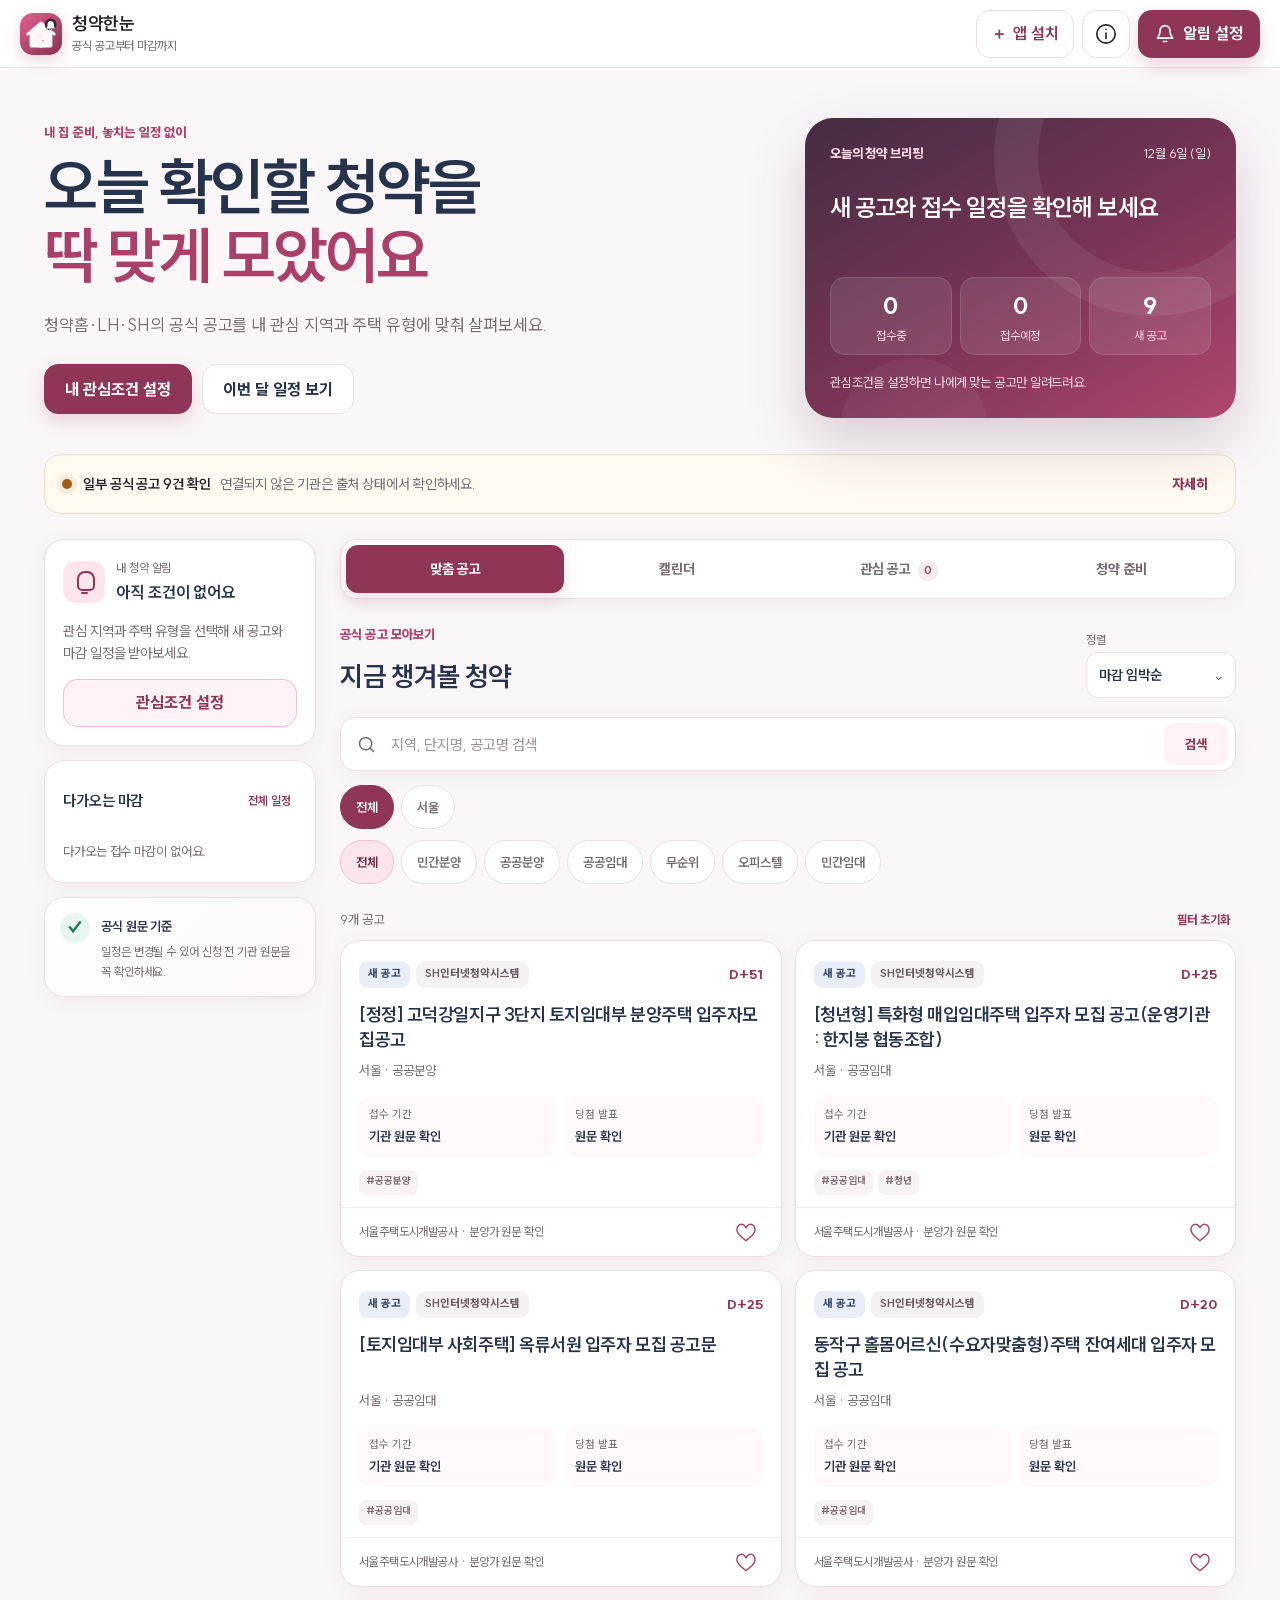
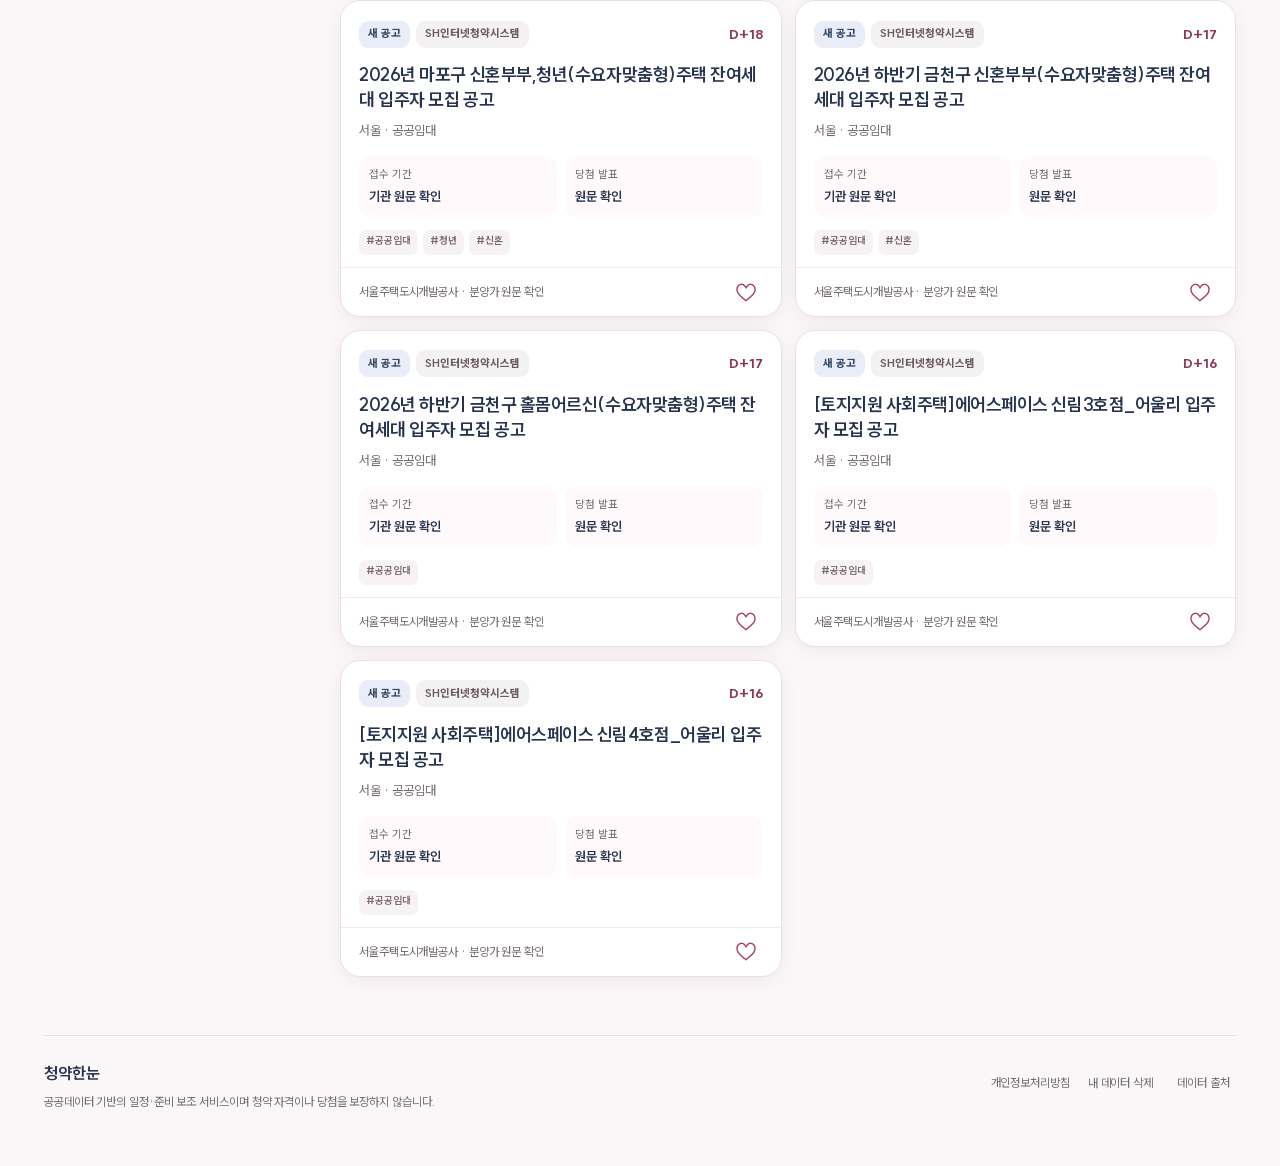
==== commit cf9c692e: "20261123_app_src_main_assets_www 하단 메뉴 아이콘 동기화" ====
--- a/app/src/main/assets/www/index.html
+++ b/app/src/main/assets/www/index.html
@@ -222,10 +222,10 @@
   </main>
 
   <nav class="bottom-nav" aria-label="하단 메뉴">
-    <button type="button" class="active" data-view-target="feed"><span aria-hidden="true">⌂</span><small>홈</small></button>
-    <button type="button" data-view-target="calendar"><span aria-hidden="true">□</span><small>캘린더</small></button>
-    <button type="button" data-view-target="saved"><span aria-hidden="true">♡</span><small>관심</small></button>
-    <button type="button" data-view-target="prepare"><span aria-hidden="true">✓</span><small>준비</small></button>
+    <button type="button" class="active" data-view-target="feed"><svg aria-hidden="true" viewBox="0 0 24 24"><path d="m3 10.5 9-7.5 9 7.5"/><path d="M5 9v11h14V9M9 20v-6h6v6"/></svg><small>홈</small></button>
+    <button type="button" data-view-target="calendar"><svg aria-hidden="true" viewBox="0 0 24 24"><rect x="3" y="5" width="18" height="16" rx="2"/><path d="M16 3v4M8 3v4M3 10h18M8 14h.01M12 14h.01M16 14h.01M8 18h.01M12 18h.01"/></svg><small>캘린더</small></button>
+    <button type="button" data-view-target="saved"><svg aria-hidden="true" viewBox="0 0 24 24"><path d="M20.8 4.6a5.5 5.5 0 0 0-7.8 0L12 5.7l-1.1-1.1a5.5 5.5 0 0 0-7.8 7.8L12 21l8.8-8.6a5.5 5.5 0 0 0 0-7.8Z"/></svg><small>관심</small></button>
+    <button type="button" data-view-target="prepare"><svg aria-hidden="true" viewBox="0 0 24 24"><path d="M9 5H6a2 2 0 0 0-2 2v13h16V7a2 2 0 0 0-2-2h-3"/><rect x="9" y="3" width="6" height="4" rx="1"/><path d="m8 13 2 2 5-5M8 19h8"/></svg><small>준비</small></button>
   </nav>
 
   <footer class="site-footer">
--- a/app/src/main/assets/www/styles.css
+++ b/app/src/main/assets/www/styles.css
@@ -38,7 +38,7 @@
 
 * { box-sizing:border-box; }
 html { scroll-behavior:smooth; }
-body { margin:0; min-width:320px; background:var(--canvas); color:var(--ink); font-size:16px; line-height:1.58; font-weight:430; letter-spacing:-.012em; -webkit-font-smoothing:antialiased; text-rendering:optimizeLegibility; }
+body { margin:0; min-width:320px; background:var(--canvas); color:var(--ink); font-size:16px; line-height:1.62; font-weight:400; letter-spacing:-.006em; -webkit-font-smoothing:antialiased; text-rendering:optimizeLegibility; }
 body:has(dialog[open]) { overflow:hidden; }
 button,input,select { font:inherit; }
 button,a { -webkit-tap-highlight-color:transparent; }
@@ -53,7 +53,7 @@
 .brand { display:flex; align-items:center; gap:10px; min-width:0; color:var(--ink); text-decoration:none; }
 .brand img { width:42px; height:42px; border-radius:13px; box-shadow:0 6px 16px rgba(143,54,88,.2); }
 .brand span { display:grid; line-height:1.16; }
-.brand strong { font-size:18px; font-weight:820; letter-spacing:-.045em; }
+.brand strong { font-size:18px; font-weight:680; letter-spacing:-.025em; }
 .brand small { margin-top:4px; color:var(--muted); font-size:12px; }
 .header-actions { display:flex; align-items:center; gap:8px; }
 .icon-button,.icon-text-button,.header-alert-button { min-width:48px; min-height:48px; border:1px solid var(--line); border-radius:14px; background:var(--surface); cursor:pointer; }
@@ -67,7 +67,7 @@
 .hero-shell { max-width:1240px; margin:0 auto; padding:46px 24px 32px; display:grid; grid-template-columns:minmax(0,1.25fr) minmax(340px,.75fr); gap:42px; align-items:center; }
 .hero-copy { padding:8px 0; }
 .eyebrow { margin:0 0 9px; color:var(--rose-700); font-size:13px; font-weight:800; letter-spacing:.01em; }
-.hero-copy h1 { margin:0; max-width:690px; color:var(--navy); font-size:clamp(38px,5vw,62px); font-weight:840; line-height:1.08; letter-spacing:-.058em; text-wrap:balance; }
+.hero-copy h1 { margin:0; max-width:690px; color:var(--navy); font-size:clamp(38px,5vw,62px); font-weight:700; line-height:1.12; letter-spacing:-.04em; text-wrap:balance; }
 .hero-copy h1 em { color:var(--rose-700); font-style:normal; }
 .hero-copy>p:not(.eyebrow) { max-width:580px; margin:20px 0 0; color:var(--muted); font-size:17px; }
 .hero-actions { display:flex; flex-wrap:wrap; gap:10px; margin-top:26px; }
@@ -330,7 +330,7 @@
   .calendar-heading { align-items:flex-start; flex-direction:column; }.month-controls { width:100%; justify-content:space-between; }.calendar-layout { grid-template-columns:1fr; }.calendar-card { padding:9px; }.calendar-day { min-height:59px; padding:6px 3px; }.calendar-events { min-height:190px; }
   .prepare-grid { grid-template-columns:1fr; }.prepare-card { padding:18px; }
   .bottom-nav { position:fixed; z-index:45; left:0; right:0; bottom:0; min-height:calc(64px + var(--safe-bottom)); display:grid; grid-template-columns:repeat(4,1fr); padding:4px 8px var(--safe-bottom); border-top:1px solid var(--line); background:rgba(255,255,255,.94); backdrop-filter:blur(18px); }
-  .bottom-nav button { min-height:56px; display:grid; place-items:center; align-content:center; gap:1px; border:0; border-radius:13px; background:transparent; color:var(--muted); cursor:pointer; }.bottom-nav button span { font-size:22px; line-height:1; }.bottom-nav button small { font-size:11px; }.bottom-nav button.active { color:var(--rose-800); background:var(--rose-50); font-weight:800; }
+  .bottom-nav button { min-height:56px; display:grid; place-items:center; align-content:center; gap:3px; border:0; border-radius:13px; background:transparent; color:var(--muted); cursor:pointer; }.bottom-nav button svg { width:23px; height:23px; fill:none; stroke:currentColor; stroke-width:1.8; stroke-linecap:round; stroke-linejoin:round; }.bottom-nav button small { font-size:11px; }.bottom-nav button.active { color:var(--rose-800); background:var(--rose-50); font-weight:800; }
   .site-footer { margin:10px 16px 0; padding-bottom:18px; display:block; }.site-footer nav { margin-top:12px; }
   .sheet-dialog { width:100%; max-height:92vh; margin:auto 0 0; border-radius:25px 25px 0 0; }.dialog-shell { max-height:92vh; padding:8px 17px calc(18px + var(--safe-bottom)); border-radius:25px 25px 0 0; }.dialog-header h2 { font-size:23px; }.dialog-actions { position:sticky; bottom:calc(-18px - var(--safe-bottom)); margin:4px -17px calc(-18px - var(--safe-bottom)); padding:12px 17px calc(12px + var(--safe-bottom)); background:var(--surface); }
   .detail-actions { bottom:calc(-18px - var(--safe-bottom)); margin-bottom:calc(-18px - var(--safe-bottom)); }.detail-title { font-size:22px; }
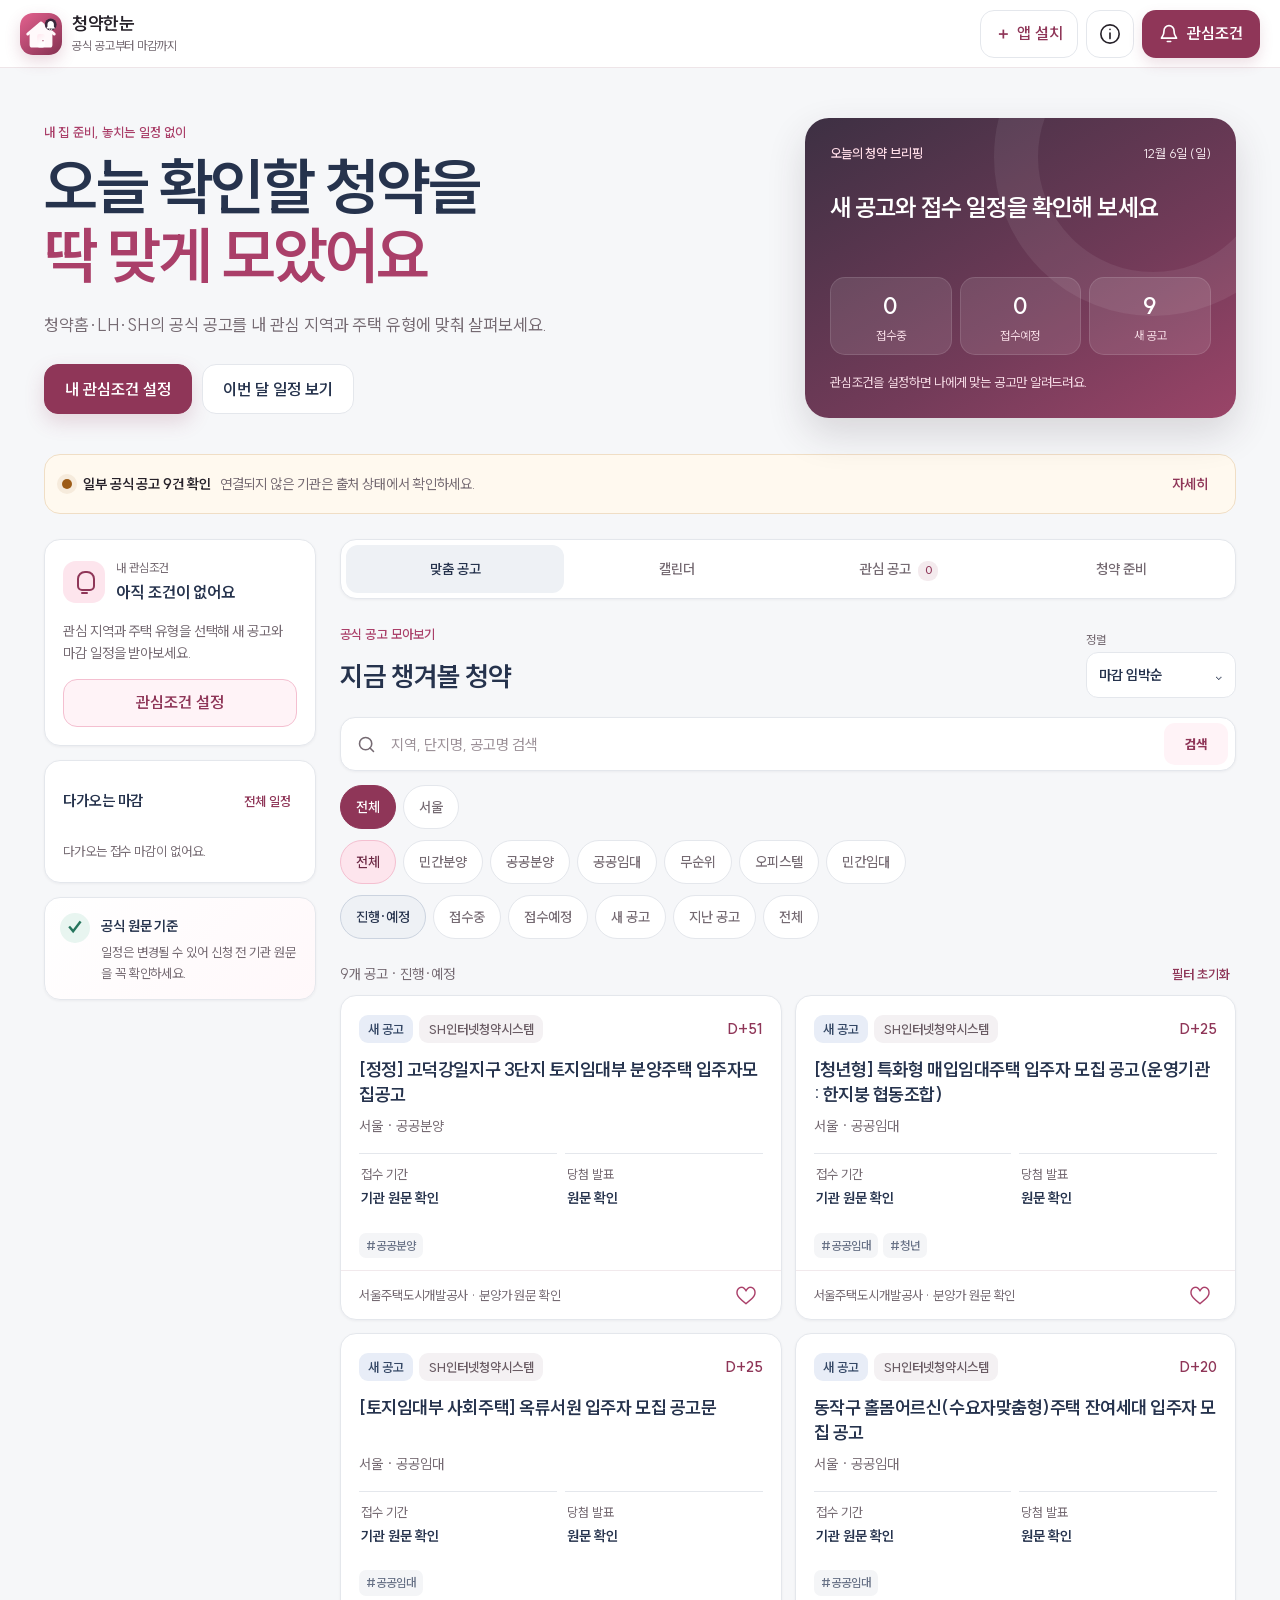
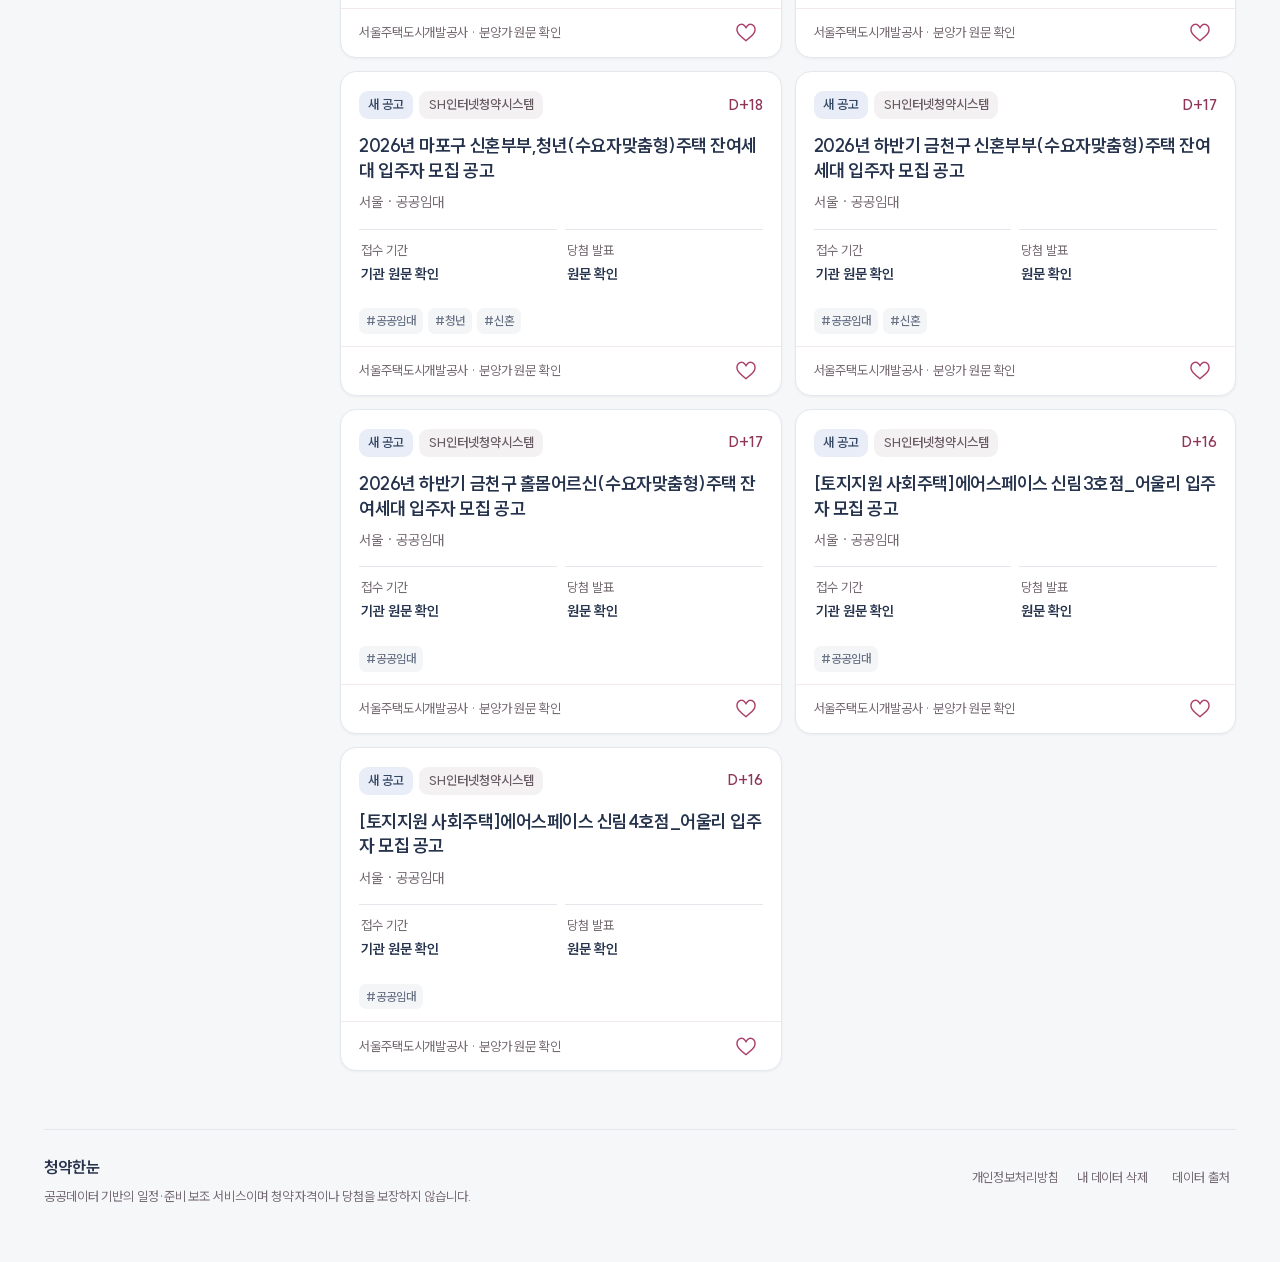
==== commit c59bfea0: "20261126_app_src_main_assets_www_웹동기화" ====
--- a/app/src/main/assets/www/index.html
+++ b/app/src/main/assets/www/index.html
@@ -48,7 +48,7 @@
       </button>
       <button class="header-alert-button" id="openWatchButton" type="button">
         <svg viewBox="0 0 24 24" aria-hidden="true"><path d="M18 8a6 6 0 0 0-12 0c0 7-3 7-3 9h18c0-2-3-2-3-9m-8 13h4"/></svg>
-        <span>알림 설정</span>
+        <span id="headerWatchLabel">관심조건</span>
       </button>
     </div>
   </header>
@@ -90,7 +90,7 @@
         <section class="side-card watch-card">
           <div class="side-card-title">
             <span class="soft-icon bell-icon" aria-hidden="true"></span>
-            <div><small>내 청약 알림</small><strong id="watchTitle">아직 조건이 없어요</strong></div>
+            <div><small>내 관심조건</small><strong id="watchTitle">아직 조건이 없어요</strong></div>
           </div>
           <p id="watchSummary">관심 지역과 주택 유형을 선택해 새 공고와 마감 일정을 받아보세요.</p>
           <button class="wide-soft-button" id="sideWatchButton" type="button">관심조건 설정</button>
@@ -109,13 +109,13 @@
 
       <div class="main-panel">
         <div class="view-tabs" role="tablist" aria-label="청약한눈 메뉴">
-          <button type="button" role="tab" aria-selected="true" data-view="feed">맞춤 공고</button>
-          <button type="button" role="tab" aria-selected="false" data-view="calendar">캘린더</button>
-          <button type="button" role="tab" aria-selected="false" data-view="saved">관심 공고 <span id="savedCountBadge">0</span></button>
-          <button type="button" role="tab" aria-selected="false" data-view="prepare">청약 준비</button>
-        </div>
-
-        <section class="view active" id="feedView" data-view-panel="feed" role="tabpanel">
+          <button id="feedTab" type="button" role="tab" aria-controls="feedView" aria-selected="true" tabindex="0" data-view="feed">맞춤 공고</button>
+          <button id="calendarTab" type="button" role="tab" aria-controls="calendarView" aria-selected="false" tabindex="-1" data-view="calendar">캘린더</button>
+          <button id="savedTab" type="button" role="tab" aria-controls="savedView" aria-selected="false" tabindex="-1" data-view="saved">관심 공고 <span id="savedCountBadge">0</span></button>
+          <button id="prepareTab" type="button" role="tab" aria-controls="prepareView" aria-selected="false" tabindex="-1" data-view="prepare">청약 준비</button>
+        </div>
+
+        <section class="view active" id="feedView" data-view-panel="feed" role="tabpanel" aria-labelledby="feedTab">
           <div class="feed-heading">
             <div><p class="eyebrow">공식 공고 모아보기</p><h2>지금 챙겨볼 청약</h2></div>
             <label class="sort-control">정렬
@@ -135,12 +135,14 @@
 
           <div class="filter-row" id="regionFilters" aria-label="지역 필터"></div>
           <div class="filter-row type-filters" id="typeFilters" aria-label="주택 유형 필터"></div>
+          <div class="filter-row phase-filters" id="phaseFilters" aria-label="접수 상태 필터"></div>
 
           <div class="result-bar">
-            <span id="resultSummary">공고를 불러오는 중</span>
+            <span id="resultSummary" role="status" aria-live="polite">공고를 불러오는 중</span>
             <button type="button" id="resetFiltersButton">필터 초기화</button>
           </div>
-          <div class="notice-grid" id="noticeGrid" aria-live="polite"></div>
+          <div class="notice-grid" id="noticeGrid"></div>
+          <button class="load-more-button" id="loadMoreButton" type="button" hidden>공고 더 보기</button>
           <div class="empty-state" id="noticeEmpty" hidden>
             <span aria-hidden="true">⌕</span>
             <strong>조건에 맞는 공고가 없어요</strong>
@@ -149,7 +151,7 @@
           </div>
         </section>
 
-        <section class="view" id="calendarView" data-view-panel="calendar" role="tabpanel" hidden>
+        <section class="view" id="calendarView" data-view-panel="calendar" role="tabpanel" aria-labelledby="calendarTab" hidden>
           <div class="feed-heading calendar-heading">
             <div><p class="eyebrow">접수부터 발표까지</p><h2>청약 캘린더</h2></div>
             <div class="month-controls">
@@ -158,6 +160,7 @@
               <button class="icon-button month-button" id="nextMonth" type="button" aria-label="다음 달">다음</button>
             </div>
           </div>
+          <div class="calendar-legend" aria-label="캘린더 일정 구분"><span><i class="start"></i>접수 시작</span><span><i class="deadline"></i>접수 마감</span><span><i class="winner"></i>당첨 발표</span><span><i class="notice"></i>모집공고</span></div>
           <div class="calendar-layout">
             <div class="calendar-card">
               <div class="week-row" aria-hidden="true"><span>일</span><span>월</span><span>화</span><span>수</span><span>목</span><span>금</span><span>토</span></div>
@@ -167,7 +170,7 @@
           </div>
         </section>
 
-        <section class="view" id="savedView" data-view-panel="saved" role="tabpanel" hidden>
+        <section class="view" id="savedView" data-view-panel="saved" role="tabpanel" aria-labelledby="savedTab" hidden>
           <div class="feed-heading">
             <div><p class="eyebrow">다시 볼 공고만</p><h2>내 관심 공고</h2></div>
           </div>
@@ -180,7 +183,7 @@
           </div>
         </section>
 
-        <section class="view" id="prepareView" data-view-panel="prepare" role="tabpanel" hidden>
+        <section class="view" id="prepareView" data-view-panel="prepare" role="tabpanel" aria-labelledby="prepareTab" hidden>
           <div class="feed-heading">
             <div><p class="eyebrow">신청 전 실수 줄이기</p><h2>청약 준비 체크리스트</h2></div>
           </div>
@@ -237,21 +240,21 @@
     <form method="dialog" class="dialog-shell" id="watchForm">
       <div class="dialog-handle" aria-hidden="true"></div>
       <header class="dialog-header">
-        <div><p class="eyebrow">놓치지 않게 딱 맞춰</p><h2 id="watchDialogTitle">내 청약 알림</h2></div>
+        <div><p class="eyebrow">내 조건에 맞는 공고만</p><h2 id="watchDialogTitle">내 관심조건</h2></div>
         <button class="icon-button" id="closeWatchButton" aria-label="닫기" type="button">×</button>
       </header>
-      <p class="dialog-lead">관심 조건에 맞는 새 공고와 접수 마감을 알려드려요. 조건은 이 기기에만 저장됩니다.</p>
+      <p class="dialog-lead">관심 지역과 주택 유형을 저장하면 방문할 때 맞는 공고부터 보여드려요. 조건은 이 기기에만 저장됩니다.</p>
       <fieldset><legend>관심 지역</legend><div class="choice-grid region-choice" id="watchRegions"></div></fieldset>
       <fieldset><legend>주택 유형</legend><div class="choice-grid" id="watchTypes"></div></fieldset>
-      <fieldset><legend>받을 알림</legend>
+      <fieldset id="notificationOptions" hidden><legend>받을 알림</legend>
         <div class="toggle-list">
           <label><span><strong>새 공고</strong><small>조건에 맞는 공고가 등록될 때</small></span><input type="checkbox" name="newNotice" checked></label>
           <label><span><strong>마감 D-3</strong><small>준비 서류를 다시 확인할 때</small></span><input type="checkbox" name="deadline3" checked></label>
           <label><span><strong>마감 D-1·당일</strong><small>접수 마감을 놓치지 않도록</small></span><input type="checkbox" name="deadline1" checked></label>
         </div>
       </fieldset>
-      <p class="permission-note" id="permissionNote">웹은 다음 방문 때 새 공고를 알려드리고, Android 앱은 주기적으로 확인해 알림을 보냅니다.</p>
-      <div class="dialog-actions"><button class="primary-button" id="saveWatchButton" value="default" type="submit">알림 저장</button><button class="text-button danger-text" id="disableWatchButton" value="cancel" type="button">알림 끄기</button></div>
+      <p class="permission-note" id="permissionNote">웹은 방문할 때 새 공고를 표시하고, 캘린더 저장으로 마감을 챙길 수 있어요.</p>
+      <div class="dialog-actions"><button class="primary-button" id="saveWatchButton" value="default" type="submit">관심조건 저장</button><button class="text-button danger-text" id="disableWatchButton" value="cancel" type="button">조건 지우기</button></div>
     </form>
   </dialog>
 
@@ -273,7 +276,7 @@
       <p class="dialog-lead">청약한눈은 아래 공식 기관 정보를 정규화합니다. 갱신 실패나 인증키 미연결은 숨기지 않습니다.</p>
       <div class="source-status-list" id="sourceStatusList"></div>
       <p class="source-caution">접수 시간·자격·공고 정정은 기관 원문이 최종 기준입니다.</p>
-      <a class="primary-link" href="./data-status.html">전체 데이터 수집 현황 보기 →</a>
+      <a class="primary-link" href="./data-status.html">전체 데이터 수집 현황 보기</a>
     </article>
   </dialog>
 
--- a/app/src/main/assets/www/styles.css
+++ b/app/src/main/assets/www/styles.css
@@ -20,21 +20,34 @@
   --navy:#26334d;
   --ink:#27222a;
   --muted:#756a72;
-  --line:#eadfe3;
+  --line:#e4e7ec;
   --surface:#ffffff;
-  --surface-soft:#fff9fb;
-  --canvas:#fbf7f9;
+  --surface-soft:#f7f8fa;
+  --canvas:#f6f7f9;
   --success:#26755d;
   --warning:#9d5c18;
   --danger:#b3334d;
-  --shadow-sm:0 4px 18px rgba(86,45,65,.07);
-  --shadow-md:0 18px 48px rgba(86,45,65,.13);
-  --radius-sm:14px;
-  --radius-md:20px;
-  --radius-lg:28px;
+  --shadow-sm:0 1px 3px rgba(16,24,40,.05);
+  --shadow-md:0 16px 40px rgba(35,43,60,.12);
+  --radius-sm:10px;
+  --radius-md:16px;
+  --radius-lg:24px;
   --safe-bottom:env(safe-area-inset-bottom,0px);
   font-family:"SUIT Variable",Pretendard,-apple-system,BlinkMacSystemFont,"Apple SD Gothic Neo","Noto Sans KR",sans-serif;
 }
+
+.adfit-bottom-ad { position:fixed; z-index:44; inset:auto 0 0; display:flex; align-items:center; flex-direction:column; padding-bottom:env(safe-area-inset-bottom); border-top:1px solid var(--line); background:#fff; box-shadow:0 -4px 18px rgba(64,35,48,.12); }
+.adfit-bottom-ad-panel[hidden] { display:none!important; }
+.adfit-bottom-ad-toggle { display:flex; width:88px; min-height:48px; align-items:center; justify-content:center; gap:9px; margin:0; padding:10px 14px; border:0; border-radius:0 0 18px 18px; background:var(--rose-50); color:var(--rose-800); cursor:pointer; }
+.adfit-bottom-ad-grip { display:block; width:34px; height:4px; border-radius:999px; background:var(--rose-300); }
+.adfit-bottom-ad-chevron { width:8px; height:8px; border-right:2px solid currentColor; border-bottom:2px solid currentColor; transform:translateY(-2px) rotate(45deg); transition:transform .2s ease; }
+.adfit-bottom-ad.is-collapsed { pointer-events:none; border-top-color:transparent; background:transparent; box-shadow:none; }
+.adfit-bottom-ad.is-collapsed .adfit-bottom-ad-toggle { pointer-events:auto; margin-bottom:5px; border:1px solid var(--rose-200); border-radius:24px; background:rgba(255,255,255,.96); box-shadow:var(--shadow-sm); }
+.adfit-bottom-ad.is-collapsed .adfit-bottom-ad-chevron { transform:translateY(2px) rotate(225deg); }
+.adfit-bottom-ad-panel,.adfit-bottom-ad-body { display:flex; width:100%; justify-content:center; overflow:hidden; }
+.adfit-bottom-ad-panel { padding:0 0 8px; }
+.adfit-bottom-ad-body[hidden] { display:none!important; }
+body.adfit-bottom-ad-active { padding-bottom:var(--adfit-bottom-ad-space,0px); }
 
 * { box-sizing:border-box; }
 html { scroll-behavior:smooth; }
@@ -59,36 +72,36 @@
 .icon-button,.icon-text-button,.header-alert-button { min-width:48px; min-height:48px; border:1px solid var(--line); border-radius:14px; background:var(--surface); cursor:pointer; }
 .icon-button { display:grid; place-items:center; padding:0; font-size:28px; line-height:1; }
 .icon-button svg { width:22px; height:22px; fill:none; stroke:currentColor; stroke-width:1.8; stroke-linecap:round; stroke-linejoin:round; }
-.icon-text-button { display:flex; align-items:center; gap:6px; padding:0 14px; color:var(--rose-800); font-weight:700; }
-.header-alert-button { display:flex; align-items:center; gap:8px; padding:0 16px; border-color:transparent; background:var(--rose-800); color:#fff; font-weight:750; box-shadow:0 8px 18px rgba(143,54,88,.2); }
+.icon-text-button { display:flex; align-items:center; gap:6px; padding:0 14px; color:var(--rose-800); font-weight:600; }
+.header-alert-button { display:flex; align-items:center; gap:8px; padding:0 16px; border-color:transparent; background:var(--rose-800); color:#fff; font-weight:650; box-shadow:0 6px 14px rgba(143,54,88,.15); }
 .header-alert-button svg { width:20px; height:20px; fill:none; stroke:currentColor; stroke-width:2; stroke-linecap:round; stroke-linejoin:round; }
 
 main { min-height:70vh; }
 .hero-shell { max-width:1240px; margin:0 auto; padding:46px 24px 32px; display:grid; grid-template-columns:minmax(0,1.25fr) minmax(340px,.75fr); gap:42px; align-items:center; }
 .hero-copy { padding:8px 0; }
-.eyebrow { margin:0 0 9px; color:var(--rose-700); font-size:13px; font-weight:800; letter-spacing:.01em; }
+.eyebrow { margin:0 0 9px; color:var(--rose-700); font-size:13px; font-weight:600; letter-spacing:.01em; }
 .hero-copy h1 { margin:0; max-width:690px; color:var(--navy); font-size:clamp(38px,5vw,62px); font-weight:700; line-height:1.12; letter-spacing:-.04em; text-wrap:balance; }
 .hero-copy h1 em { color:var(--rose-700); font-style:normal; }
 .hero-copy>p:not(.eyebrow) { max-width:580px; margin:20px 0 0; color:var(--muted); font-size:17px; }
 .hero-actions { display:flex; flex-wrap:wrap; gap:10px; margin-top:26px; }
-.primary-button,.secondary-button,.wide-soft-button,.text-button,.danger-button { min-height:50px; border-radius:14px; padding:0 20px; cursor:pointer; font-weight:780; }
+.primary-button,.secondary-button,.wide-soft-button,.text-button,.danger-button { min-height:50px; border-radius:14px; padding:0 20px; cursor:pointer; font-weight:650; }
 .primary-button { border:1px solid var(--rose-800); background:var(--rose-800); color:#fff; box-shadow:0 8px 20px rgba(143,54,88,.18); }
 .secondary-button { border:1px solid var(--line); background:var(--surface); color:var(--navy); }
 .primary-button:hover,.header-alert-button:hover { background:var(--rose-900); }
 .secondary-button:hover,.icon-button:hover,.icon-text-button:hover { border-color:var(--rose-200); background:var(--rose-50); }
 
-.today-card { position:relative; overflow:hidden; min-height:288px; padding:25px; border-radius:var(--radius-lg); background:linear-gradient(150deg,#442c43 0%,#7d3557 58%,#c34d78 115%); color:#fff; box-shadow:0 24px 58px rgba(70,42,66,.2); }
+.today-card { position:relative; overflow:hidden; min-height:288px; padding:25px; border-radius:var(--radius-lg); background:linear-gradient(150deg,#3d3043 0%,#733b59 62%,#ad496f 118%); color:#fff; box-shadow:0 16px 38px rgba(55,42,58,.16); }
 .today-card::before { content:""; position:absolute; width:230px; height:230px; top:-120px; right:-76px; border:44px solid rgba(255,255,255,.07); border-radius:50%; }
-.today-card::after { content:""; position:absolute; width:150px; height:150px; bottom:-90px; left:34px; border-radius:50%; background:rgba(255,255,255,.05); }
+.today-card::after { display:none; }
 .today-card>* { position:relative; z-index:1; }
 .today-card-top { display:flex; justify-content:space-between; gap:10px; align-items:center; }
-.today-label { font-size:13px; font-weight:800; color:#ffdce7; }
+.today-label { font-size:13px; font-weight:600; color:#ffdce7; }
 .today-date { font-size:13px; color:#f5e9ee; }
 .today-headline { display:block; min-height:62px; margin-top:28px; font-size:24px; line-height:1.3; letter-spacing:-.035em; }
 .metric-row { display:grid; grid-template-columns:repeat(3,1fr); gap:8px; margin-top:23px; }
 .metric-row button { min-height:70px; padding:9px 6px; border:1px solid rgba(255,255,255,.12); border-radius:15px; background:rgba(255,255,255,.1); color:white; cursor:pointer; }
 .metric-row button:hover { background:rgba(255,255,255,.17); }
-.metric-row span { display:block; font-size:23px; font-weight:850; }
+.metric-row span { display:block; font-size:23px; font-weight:700; }
 .metric-row small { display:block; margin-top:1px; color:#f5dae4; font-size:12px; }
 .today-note { margin:17px 0 0; color:#f5dae4; font-size:13px; }
 
@@ -100,7 +113,7 @@
 .data-banner.error .data-status-dot { background:var(--danger); box-shadow:0 0 0 5px rgba(179,51,77,.08); }
 .data-banner p { flex:1; min-width:0; margin:0; display:flex; flex-wrap:wrap; gap:4px 9px; font-size:14px; }
 .data-banner p span { color:var(--muted); }
-.data-banner button { min-width:64px; min-height:40px; border:0; background:transparent; color:var(--rose-800); font-size:14px; font-weight:800; cursor:pointer; }
+.data-banner button { min-width:64px; min-height:40px; border:0; background:transparent; color:var(--rose-800); font-size:14px; font-weight:650; cursor:pointer; }
 
 .workspace { max-width:1240px; margin:0 auto; padding:0 24px 58px; display:grid; grid-template-columns:272px minmax(0,1fr); gap:24px; align-items:start; }
 .side-panel { position:sticky; top:86px; display:grid; gap:14px; }
@@ -117,26 +130,26 @@
 .wide-soft-button { width:100%; min-height:48px; border:1px solid var(--rose-200); background:var(--rose-50); color:var(--rose-800); }
 .side-card-heading { display:flex; align-items:center; justify-content:space-between; gap:8px; }
 .side-card-heading strong { color:var(--navy); font-size:15px; }
-.side-card-heading button { min-height:44px; border:0; background:transparent; color:var(--rose-800); font-size:12px; font-weight:700; cursor:pointer; }
+.side-card-heading button { min-height:44px; border:0; background:transparent; color:var(--rose-800); font-size:13px; font-weight:600; cursor:pointer; }
 .deadline-list { display:grid; gap:9px; margin-top:8px; }
 .deadline-item { width:100%; min-height:58px; display:grid; grid-template-columns:46px 1fr; gap:9px; align-items:center; padding:7px; border:0; border-radius:12px; background:transparent; text-align:left; cursor:pointer; }
 .deadline-item:hover { background:var(--rose-50); }
-.deadline-day { display:grid; place-items:center; min-height:44px; border-radius:11px; background:var(--rose-100); color:var(--rose-800); font-size:12px; font-weight:850; }
+.deadline-day { display:grid; place-items:center; min-height:44px; border-radius:11px; background:var(--rose-100); color:var(--rose-800); font-size:13px; font-weight:650; }
 .deadline-item span:last-child { display:grid; min-width:0; }
-.deadline-item strong { overflow:hidden; color:var(--navy); font-size:13px; text-overflow:ellipsis; white-space:nowrap; }
-.deadline-item small { color:var(--muted); font-size:11px; }
+.deadline-item strong { overflow:hidden; color:var(--navy); font-size:14px; text-overflow:ellipsis; white-space:nowrap; }
+.deadline-item small { color:var(--muted); font-size:13px; }
 .mini-empty { margin:10px 0 2px; color:var(--muted); font-size:13px; }
 .trust-card { display:flex; gap:11px; padding:15px; background:linear-gradient(135deg,#fff,#fff8fa); }
 .trust-mark { width:30px; height:30px; display:grid; place-items:center; flex:0 0 auto; border-radius:50%; background:#e8f5f0; color:var(--success); font-weight:900; }
-.trust-card strong { color:var(--navy); font-size:13px; }
-.trust-card p { margin:3px 0 0; color:var(--muted); font-size:12px; }
+.trust-card strong { color:var(--navy); font-size:14px; }
+.trust-card p { margin:3px 0 0; color:var(--muted); font-size:13px; }
 
 .main-panel { min-width:0; }
 .view-tabs { display:flex; gap:4px; padding:5px; border:1px solid var(--line); border-radius:16px; background:var(--surface); box-shadow:var(--shadow-sm); }
-.view-tabs button { position:relative; min-height:48px; flex:1; border:0; border-radius:12px; background:transparent; color:var(--muted); cursor:pointer; font-size:14px; font-weight:750; }
-.view-tabs button[aria-selected="true"] { background:var(--rose-800); color:#fff; box-shadow:0 7px 16px rgba(143,54,88,.15); }
+.view-tabs button { position:relative; min-height:48px; flex:1; border:0; border-radius:12px; background:transparent; color:var(--muted); cursor:pointer; font-size:14px; font-weight:600; }
+.view-tabs button[aria-selected="true"] { background:#eef1f5; color:var(--navy); box-shadow:none; }
 .view-tabs button span { min-width:20px; height:20px; display:inline-grid; place-items:center; margin-left:4px; border-radius:9px; background:rgba(143,54,88,.1); color:var(--rose-800); font-size:11px; }
-.view-tabs button[aria-selected="true"] span { background:rgba(255,255,255,.18); color:#fff; }
+.view-tabs button[aria-selected="true"] span { background:var(--rose-100); color:var(--rose-900); }
 .view { padding-top:25px; }
 .feed-heading { display:flex; align-items:end; justify-content:space-between; gap:16px; }
 .feed-heading h2 { margin:0; color:var(--navy); font-size:27px; letter-spacing:-.035em; }
@@ -149,13 +162,15 @@
 .search-box input::placeholder { color:#9c9198; }
 .search-box button { min-width:64px; min-height:42px; border:0; border-radius:11px; background:var(--rose-50); color:var(--rose-800); cursor:pointer; font-size:13px; font-weight:800; }
 .filter-row { display:flex; gap:7px; margin-top:13px; padding:1px 0 4px; overflow-x:auto; scrollbar-width:thin; }
-.filter-row button { min-width:max-content; min-height:44px; padding:0 15px; border:1px solid var(--line); border-radius:22px; background:var(--surface); color:var(--muted); cursor:pointer; font-size:13px; font-weight:700; }
+.filter-row button { min-width:max-content; min-height:44px; padding:0 15px; border:1px solid var(--line); border-radius:22px; background:var(--surface); color:var(--muted); cursor:pointer; font-size:14px; font-weight:550; }
 .filter-row button.active { border-color:var(--rose-800); background:var(--rose-800); color:#fff; }
 .type-filters { margin-top:6px; }
 .type-filters button.active { border-color:var(--rose-200); background:var(--rose-100); color:var(--rose-900); }
+.phase-filters { margin-top:6px; }
+.phase-filters button.active { border-color:#cbd3df; background:#eef1f5; color:var(--navy); }
 .result-bar { min-height:42px; display:flex; align-items:center; justify-content:space-between; gap:12px; margin-top:10px; }
-.result-bar span { color:var(--muted); font-size:13px; }
-.result-bar button { min-height:42px; border:0; background:transparent; color:var(--rose-800); cursor:pointer; font-size:12px; font-weight:750; }
+.result-bar span { color:var(--muted); font-size:14px; }
+.result-bar button { min-height:42px; border:0; background:transparent; color:var(--rose-800); cursor:pointer; font-size:13px; font-weight:600; }
 
 .notice-grid { display:grid; grid-template-columns:repeat(2,minmax(0,1fr)); gap:13px; }
 .notice-card { position:relative; min-width:0; overflow:hidden; display:flex; flex-direction:column; border:1px solid var(--line); border-radius:var(--radius-md); background:var(--surface); box-shadow:var(--shadow-sm); transition:transform .18s ease,box-shadow .18s ease,border-color .18s ease; }
@@ -164,22 +179,23 @@
 .notice-open { flex:1; min-width:0; padding:18px 18px 12px; border:0; background:transparent; text-align:left; cursor:pointer; }
 .card-topline { display:flex; align-items:center; justify-content:space-between; gap:9px; min-height:30px; }
 .card-badges { min-width:0; display:flex; gap:6px; align-items:center; flex-wrap:wrap; }
-.badge { display:inline-flex; align-items:center; min-height:27px; padding:0 9px; border-radius:9px; background:#f1eef3; color:var(--muted); font-size:11px; font-weight:800; }
+.badge { display:inline-flex; align-items:center; min-height:28px; padding:0 9px; border-radius:9px; background:#f1f3f6; color:var(--muted); font-size:13px; font-weight:600; }
 .badge.phase.hot { background:#fee1e7; color:#a52f4d; }
 .badge.phase.rose { background:var(--rose-100); color:var(--rose-900); }
 .badge.phase.navy { background:#e8edf7; color:#344765; }
 .badge.source { background:#f4f1f3; color:#695b63; }
-.dday { flex:0 0 auto; color:var(--rose-800); font-size:13px; font-weight:850; }
+.dday { flex:0 0 auto; color:var(--rose-800); font-size:14px; font-weight:700; }
 .notice-open h3 { min-height:50px; margin:14px 0 7px; display:-webkit-box; overflow:hidden; color:var(--navy); font-size:18px; line-height:1.38; letter-spacing:-.025em; -webkit-box-orient:vertical; -webkit-line-clamp:2; }
-.card-location { margin:0; color:var(--muted); font-size:13px; }
+.card-location { margin:0; color:var(--muted); font-size:14px; }
 .card-schedule { display:grid; grid-template-columns:repeat(2,1fr); gap:8px; margin-top:15px; }
-.schedule-cell { min-width:0; padding:10px; border-radius:12px; background:var(--surface-soft); }
-.schedule-cell small { display:block; color:var(--muted); font-size:11px; }
-.schedule-cell strong { display:block; overflow:hidden; margin-top:2px; color:var(--navy); font-size:13px; text-overflow:ellipsis; white-space:nowrap; }
+.schedule-cell { min-width:0; padding:10px 2px; border-top:1px solid var(--line); border-radius:0; background:transparent; }
+.schedule-cell small { display:block; color:var(--muted); font-size:13px; }
+.schedule-cell strong { display:block; overflow:hidden; margin-top:2px; color:var(--navy); font-size:14px; text-overflow:ellipsis; white-space:nowrap; }
 .tag-row { min-height:25px; display:flex; gap:5px; margin-top:13px; overflow:hidden; }
-.tag-row span { min-width:max-content; padding:3px 7px; border-radius:7px; background:#f7f2f4; color:#76626c; font-size:10px; font-weight:700; }
+.tag-row span { min-width:max-content; padding:3px 7px; border-radius:7px; background:#f4f5f7; color:#667085; font-size:12px; font-weight:550; }
 .card-footer { min-height:49px; display:flex; align-items:center; justify-content:space-between; gap:10px; padding:0 12px 0 18px; border-top:1px solid #f1e9ec; }
-.card-footer span { overflow:hidden; color:var(--muted); font-size:12px; text-overflow:ellipsis; white-space:nowrap; }
+.card-footer span { overflow:hidden; color:var(--muted); font-size:13px; text-overflow:ellipsis; white-space:nowrap; }
+.load-more-button { width:100%; min-height:50px; margin-top:14px; border:1px solid var(--line); border-radius:14px; background:var(--surface); color:var(--navy); cursor:pointer; font-weight:650; }
 .save-button { width:46px; height:46px; display:grid; place-items:center; flex:0 0 auto; border:0; border-radius:12px; background:transparent; color:var(--rose-700); cursor:pointer; font-size:24px; }
 .save-button.saved { background:var(--rose-50); color:var(--rose-800); }
 .empty-state { padding:50px 24px; border:1px dashed var(--rose-200); border-radius:var(--radius-md); background:var(--surface-soft); text-align:center; }
@@ -189,6 +205,10 @@
 .empty-state button { min-height:46px; padding:0 18px; border:1px solid var(--rose-200); border-radius:13px; background:var(--surface); color:var(--rose-800); cursor:pointer; font-weight:750; }
 
 .calendar-heading { align-items:center; }
+.calendar-legend { display:flex; flex-wrap:wrap; gap:8px 16px; margin-top:14px; color:var(--muted); font-size:13px; }
+.calendar-legend span { display:inline-flex; align-items:center; gap:6px; }
+.calendar-legend i { width:7px; height:7px; border-radius:50%; background:var(--rose-500); }
+.calendar-legend i.deadline { background:#bf4949; }.calendar-legend i.winner { background:#496b91; }.calendar-legend i.notice { background:#8a7691; }
 .month-controls { display:flex; align-items:center; gap:6px; }
 .month-controls .month-button { width:52px; padding:0 8px; font-size:13px; font-weight:800; }
 .month-controls strong { min-width:110px; text-align:center; color:var(--navy); font-size:16px; }
@@ -221,14 +241,14 @@
 .prepare-grid { display:grid; grid-template-columns:repeat(2,minmax(0,1fr)); gap:14px; margin-top:18px; }
 .prepare-card { padding:21px; border:1px solid var(--line); border-radius:var(--radius-md); background:var(--surface); box-shadow:var(--shadow-sm); }
 .prepare-card.accent { background:linear-gradient(145deg,#fff 0%,#fff2f6 100%); border-color:var(--rose-200); }
-.prepare-step { display:inline-flex; min-height:27px; align-items:center; padding:0 9px; border-radius:9px; background:var(--rose-100); color:var(--rose-900); font-size:11px; font-weight:850; }
+.prepare-step { display:inline-flex; min-height:28px; align-items:center; padding:0 9px; border-radius:9px; background:var(--rose-100); color:var(--rose-900); font-size:13px; font-weight:600; }
 .prepare-card h3 { margin:13px 0 7px; color:var(--navy); font-size:19px; }
 .prepare-card p { margin:0; color:var(--muted); font-size:14px; }
-.prepare-card>a,.prepare-card>button { min-height:46px; display:inline-flex; align-items:center; margin-top:16px; border:0; background:transparent; color:var(--rose-800); cursor:pointer; font-weight:800; text-decoration:none; }
+.prepare-card>a,.prepare-card>button { min-height:46px; display:inline-flex; align-items:center; margin-top:16px; border:0; background:transparent; color:var(--rose-800); cursor:pointer; font-weight:650; text-decoration:none; }
 .check-list { display:grid; gap:6px; margin-top:12px; }
 .check-list label { min-height:48px; display:flex; align-items:center; gap:10px; padding:7px 9px; border-radius:11px; background:var(--surface-soft); cursor:pointer; }
 .check-list input { width:20px; height:20px; accent-color:var(--rose-800); }
-.check-list span { font-size:13px; }
+.check-list span { font-size:14px; }
 .source-links { display:grid; align-content:start; }
 .source-links h3 { margin-bottom:5px; }
 .source-links a { min-height:48px; justify-content:space-between; margin:4px 0 0; border-bottom:1px solid #f1e9ec; }
@@ -237,9 +257,9 @@
 .bottom-nav { display:none; }
 .site-footer { max-width:1192px; margin:0 auto 30px; padding:25px 0; display:flex; justify-content:space-between; gap:24px; border-top:1px solid var(--line); color:var(--muted); }
 .site-footer strong { color:var(--navy); }
-.site-footer p { max-width:620px; margin:5px 0 0; font-size:12px; }
+.site-footer p { max-width:620px; margin:5px 0 0; font-size:13px; }
 .site-footer nav { display:flex; flex-wrap:wrap; align-content:flex-start; gap:6px 18px; }
-.site-footer a,.site-footer button { min-height:44px; display:inline-flex; align-items:center; border:0; background:transparent; color:var(--muted); font-size:12px; text-decoration:none; cursor:pointer; }
+.site-footer a,.site-footer button { min-height:44px; display:inline-flex; align-items:center; border:0; background:transparent; color:var(--muted); font-size:13px; text-decoration:none; cursor:pointer; }
 
 .sheet-dialog { width:min(620px,calc(100% - 24px)); max-height:min(88vh,850px); margin:auto; padding:0; border:0; border-radius:26px; background:transparent; color:var(--ink); box-shadow:var(--shadow-md); }
 .sheet-dialog::backdrop { background:rgba(30,24,31,.48); backdrop-filter:blur(3px); }
@@ -250,11 +270,11 @@
 .dialog-header .icon-button { border:0; background:var(--surface-soft); font-size:28px; }
 .dialog-lead { margin:0 0 18px; color:var(--muted); font-size:14px; }
 fieldset { margin:0; padding:16px 0; border:0; border-top:1px solid var(--line); }
-fieldset legend { padding:0 0 10px; color:var(--navy); font-size:14px; font-weight:850; }
+fieldset legend { padding:0 0 10px; color:var(--navy); font-size:14px; font-weight:650; }
 .choice-grid { display:flex; flex-wrap:wrap; gap:7px; }
 .choice-grid label { position:relative; }
 .choice-grid input { position:absolute; opacity:0; pointer-events:none; }
-.choice-grid span { min-height:44px; display:inline-flex; align-items:center; padding:0 14px; border:1px solid var(--line); border-radius:22px; background:var(--surface); color:var(--muted); cursor:pointer; font-size:13px; font-weight:750; }
+.choice-grid span { min-height:44px; display:inline-flex; align-items:center; padding:0 14px; border:1px solid var(--line); border-radius:22px; background:var(--surface); color:var(--muted); cursor:pointer; font-size:14px; font-weight:550; }
 .choice-grid input:checked+span { border-color:var(--rose-800); background:var(--rose-800); color:white; }
 .choice-grid input:focus-visible+span { outline:3px solid rgba(196,78,122,.28); outline-offset:2px; }
 .toggle-list { display:grid; gap:5px; }
@@ -264,7 +284,7 @@
 .toggle-list input { width:46px; height:26px; appearance:none; border-radius:20px; background:#d7d0d4; cursor:pointer; transition:.18s; }
 .toggle-list input::before { content:""; display:block; width:20px; height:20px; margin:3px; border-radius:50%; background:#fff; box-shadow:0 2px 5px rgba(0,0,0,.18); transition:.18s; }
 .toggle-list input:checked { background:var(--rose-700); }.toggle-list input:checked::before { transform:translateX(20px); }
-.permission-note { margin:5px 0 16px; padding:12px; border-radius:12px; background:var(--surface-soft); color:var(--muted); font-size:12px; }
+.permission-note { margin:5px 0 16px; padding:12px; border-radius:12px; background:var(--surface-soft); color:var(--muted); font-size:13px; }
 .dialog-actions { display:flex; gap:8px; }
 .dialog-actions .primary-button { flex:1; }
 .text-button { border:0; background:transparent; }
@@ -277,7 +297,7 @@
 .detail-title { margin:14px 0 7px; color:var(--navy); font-size:25px; line-height:1.35; letter-spacing:-.035em; }
 .detail-address { margin:0; color:var(--muted); font-size:13px; }
 .detail-primary-date { display:flex; align-items:center; justify-content:space-between; gap:12px; margin-top:18px; padding:13px; border-radius:14px; background:var(--surface); }
-.detail-primary-date span { display:grid; }.detail-primary-date small { color:var(--muted); font-size:11px; }.detail-primary-date strong { color:var(--navy); font-size:15px; }.detail-primary-date b { color:var(--rose-800); font-size:20px; }
+.detail-primary-date span { display:grid; }.detail-primary-date small { color:var(--muted); font-size:13px; }.detail-primary-date strong { color:var(--navy); font-size:15px; }.detail-primary-date b { color:var(--rose-800); font-size:20px; }
 .detail-section { padding:20px 2px 0; }
 .detail-section h3 { margin:0 0 11px; color:var(--navy); font-size:16px; }
 .timeline { display:grid; gap:0; }
@@ -287,8 +307,8 @@
 .timeline-row small { color:var(--muted); font-size:12px; }.timeline-row strong { color:var(--navy); font-size:14px; }
 .detail-facts { display:grid; grid-template-columns:repeat(2,1fr); gap:8px; }
 .detail-fact { min-height:66px; padding:10px 12px; border-radius:13px; background:var(--surface-soft); }
-.detail-fact small { display:block; color:var(--muted); font-size:11px; }.detail-fact strong { display:block; margin-top:2px; color:var(--navy); font-size:14px; }
-.detail-caution { margin:18px 0 0; padding:13px; border-radius:13px; background:#fff8e9; color:#76501e; font-size:12px; }
+.detail-fact small { display:block; color:var(--muted); font-size:13px; }.detail-fact strong { display:block; margin-top:2px; color:var(--navy); font-size:14px; }
+.detail-caution { margin:18px 0 0; padding:13px; border-radius:13px; background:#fff8e9; color:#76501e; font-size:13px; }
 .detail-actions { position:sticky; bottom:-24px; display:grid; grid-template-columns:1fr 1fr; gap:8px; margin:20px -2px -24px; padding:12px 2px calc(2px + var(--safe-bottom)); background:linear-gradient(transparent,var(--surface) 15%); }
 .detail-actions button,.detail-actions a { min-height:50px; display:flex; align-items:center; justify-content:center; border-radius:14px; font-weight:800; text-decoration:none; }
 .detail-actions button { border:1px solid var(--rose-200); background:var(--rose-50); color:var(--rose-800); cursor:pointer; }.detail-actions a { background:var(--rose-800); color:#fff; }
@@ -318,28 +338,31 @@
 
 @media (max-width:680px) {
   body { padding-bottom:calc(68px + var(--safe-bottom)); }
+  body.adfit-bottom-ad-active { padding-bottom:calc(68px + var(--safe-bottom) + var(--adfit-bottom-ad-space,0px)); }
   .app-header { min-height:62px; padding:8px 12px; }.brand img { width:39px; height:39px; }.brand small { display:none; }.brand strong { font-size:17px; }
   .header-actions { gap:4px; }.header-actions>.icon-button { display:none; }.icon-text-button { padding:0 10px; }.icon-text-button span:last-child { display:none; }.header-alert-button { width:48px; padding:0; justify-content:center; }.header-alert-button span { display:none; }
-  .hero-shell { padding:25px 16px 20px; }.hero-copy h1 { font-size:38px; }.hero-copy>p:not(.eyebrow) { margin-top:15px; font-size:15px; }.hero-actions { margin-top:20px; }.hero-actions button { flex:1; padding:0 12px; }
-  .today-card { padding:20px; border-radius:23px; }.today-headline { min-height:auto; margin-top:20px; font-size:21px; }.metric-row { margin-top:18px; }.metric-row button { min-height:65px; }
+  .hero-shell { gap:16px; padding:20px 16px 14px; }.hero-copy { text-align:left; }.hero-copy h1 { font-size:31px; line-height:1.14; }.hero-copy>p:not(.eyebrow) { margin-top:12px; font-size:15px; }.hero-actions { justify-content:flex-start; margin-top:16px; }.hero-actions button { flex:1; padding:0 12px; }
+  .today-card { padding:18px; border-radius:20px; }.today-headline { min-height:auto; margin-top:14px; font-size:19px; }.metric-row { margin-top:14px; }.metric-row button { min-height:58px; }.today-note { margin-top:12px; }
   .data-banner { margin:0 12px 14px; padding-left:13px; }.data-banner p { display:grid; gap:0; font-size:12px; }.data-banner p span { overflow:hidden; text-overflow:ellipsis; white-space:nowrap; }.data-banner button { min-width:52px; }
-  .workspace { padding:0 12px 28px; gap:14px; }.side-panel { display:block; }.watch-card { display:none; }.deadline-card { padding:15px; }.deadline-list { grid-template-columns:repeat(3,minmax(0,1fr)); overflow-x:auto; }.deadline-item { min-width:155px; }
+  .workspace { padding:0 12px 28px; gap:0; }.side-panel { display:none; }
   .view-tabs { display:none; }.view { padding-top:17px; }.feed-heading h2 { font-size:24px; }.sort-control { min-width:136px; }
   .search-box { margin-top:15px; }.filter-row { margin-right:-12px; padding-right:12px; }
   .notice-grid { grid-template-columns:1fr; }.notice-card:hover { transform:none; }.notice-open { padding:16px 16px 11px; }.notice-open h3 { min-height:auto; font-size:17px; }.card-footer { padding-left:16px; }
   .calendar-heading { align-items:flex-start; flex-direction:column; }.month-controls { width:100%; justify-content:space-between; }.calendar-layout { grid-template-columns:1fr; }.calendar-card { padding:9px; }.calendar-day { min-height:59px; padding:6px 3px; }.calendar-events { min-height:190px; }
   .prepare-grid { grid-template-columns:1fr; }.prepare-card { padding:18px; }
   .bottom-nav { position:fixed; z-index:45; left:0; right:0; bottom:0; min-height:calc(64px + var(--safe-bottom)); display:grid; grid-template-columns:repeat(4,1fr); padding:4px 8px var(--safe-bottom); border-top:1px solid var(--line); background:rgba(255,255,255,.94); backdrop-filter:blur(18px); }
-  .bottom-nav button { min-height:56px; display:grid; place-items:center; align-content:center; gap:3px; border:0; border-radius:13px; background:transparent; color:var(--muted); cursor:pointer; }.bottom-nav button svg { width:23px; height:23px; fill:none; stroke:currentColor; stroke-width:1.8; stroke-linecap:round; stroke-linejoin:round; }.bottom-nav button small { font-size:11px; }.bottom-nav button.active { color:var(--rose-800); background:var(--rose-50); font-weight:800; }
+  body.adfit-bottom-ad-active .bottom-nav { bottom:var(--adfit-bottom-ad-space,0px); }
+  .bottom-nav button { min-height:56px; display:grid; place-items:center; align-content:center; gap:3px; border:0; border-radius:13px; background:transparent; color:var(--muted); cursor:pointer; }.bottom-nav button svg { width:23px; height:23px; fill:none; stroke:currentColor; stroke-width:1.8; stroke-linecap:round; stroke-linejoin:round; }.bottom-nav button small { font-size:12px; }.bottom-nav button.active { color:var(--rose-800); background:var(--rose-50); font-weight:650; }
   .site-footer { margin:10px 16px 0; padding-bottom:18px; display:block; }.site-footer nav { margin-top:12px; }
   .sheet-dialog { width:100%; max-height:92vh; margin:auto 0 0; border-radius:25px 25px 0 0; }.dialog-shell { max-height:92vh; padding:8px 17px calc(18px + var(--safe-bottom)); border-radius:25px 25px 0 0; }.dialog-header h2 { font-size:23px; }.dialog-actions { position:sticky; bottom:calc(-18px - var(--safe-bottom)); margin:4px -17px calc(-18px - var(--safe-bottom)); padding:12px 17px calc(12px + var(--safe-bottom)); background:var(--surface); }
   .detail-actions { bottom:calc(-18px - var(--safe-bottom)); margin-bottom:calc(-18px - var(--safe-bottom)); }.detail-title { font-size:22px; }
   .toast { bottom:calc(78px + var(--safe-bottom)); }
+  body.adfit-bottom-ad-active .toast { bottom:calc(78px + var(--safe-bottom) + var(--adfit-bottom-ad-space,0px)); }
 }
 
 @media (max-width:420px) {
-  .hero-copy h1 { font-size:34px; }.hero-actions { display:grid; grid-template-columns:1fr 1fr; }.today-card { padding:18px; }.metric-row button { min-height:62px; }.metric-row span { font-size:21px; }
-  .deadline-list { grid-template-columns:1fr; }.deadline-item { min-width:150px; }.feed-heading { align-items:flex-start; }.sort-control { min-width:126px; }
+  .hero-copy h1 { font-size:29px; }.hero-actions { display:grid; grid-template-columns:1fr 1fr; }.today-card { padding:16px; }.metric-row button { min-height:56px; }.metric-row span { font-size:21px; }
+  .feed-heading { align-items:flex-start; }.sort-control { min-width:126px; }
   .detail-facts { grid-template-columns:1fr; }.dialog-actions { flex-wrap:wrap; }.dialog-actions .primary-button { min-width:100%; }.dialog-actions .text-button { width:100%; }
 }
 
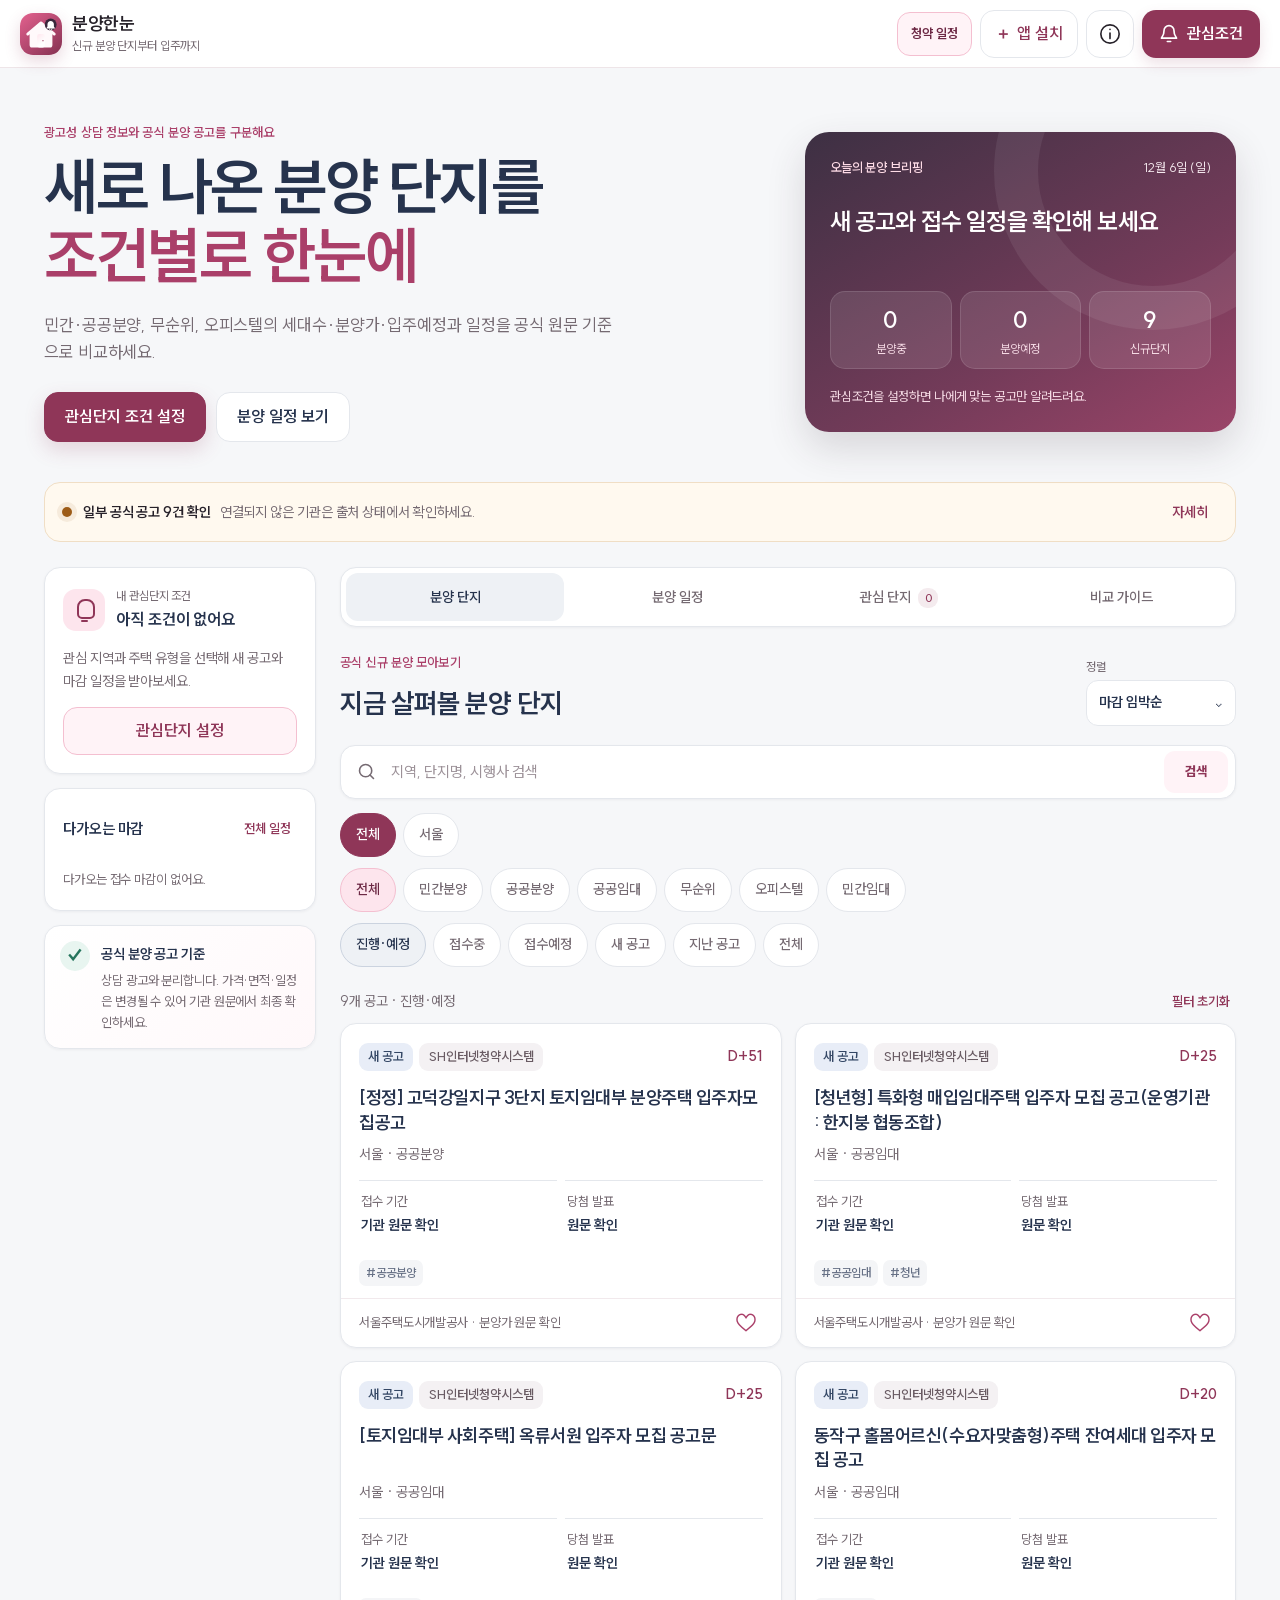
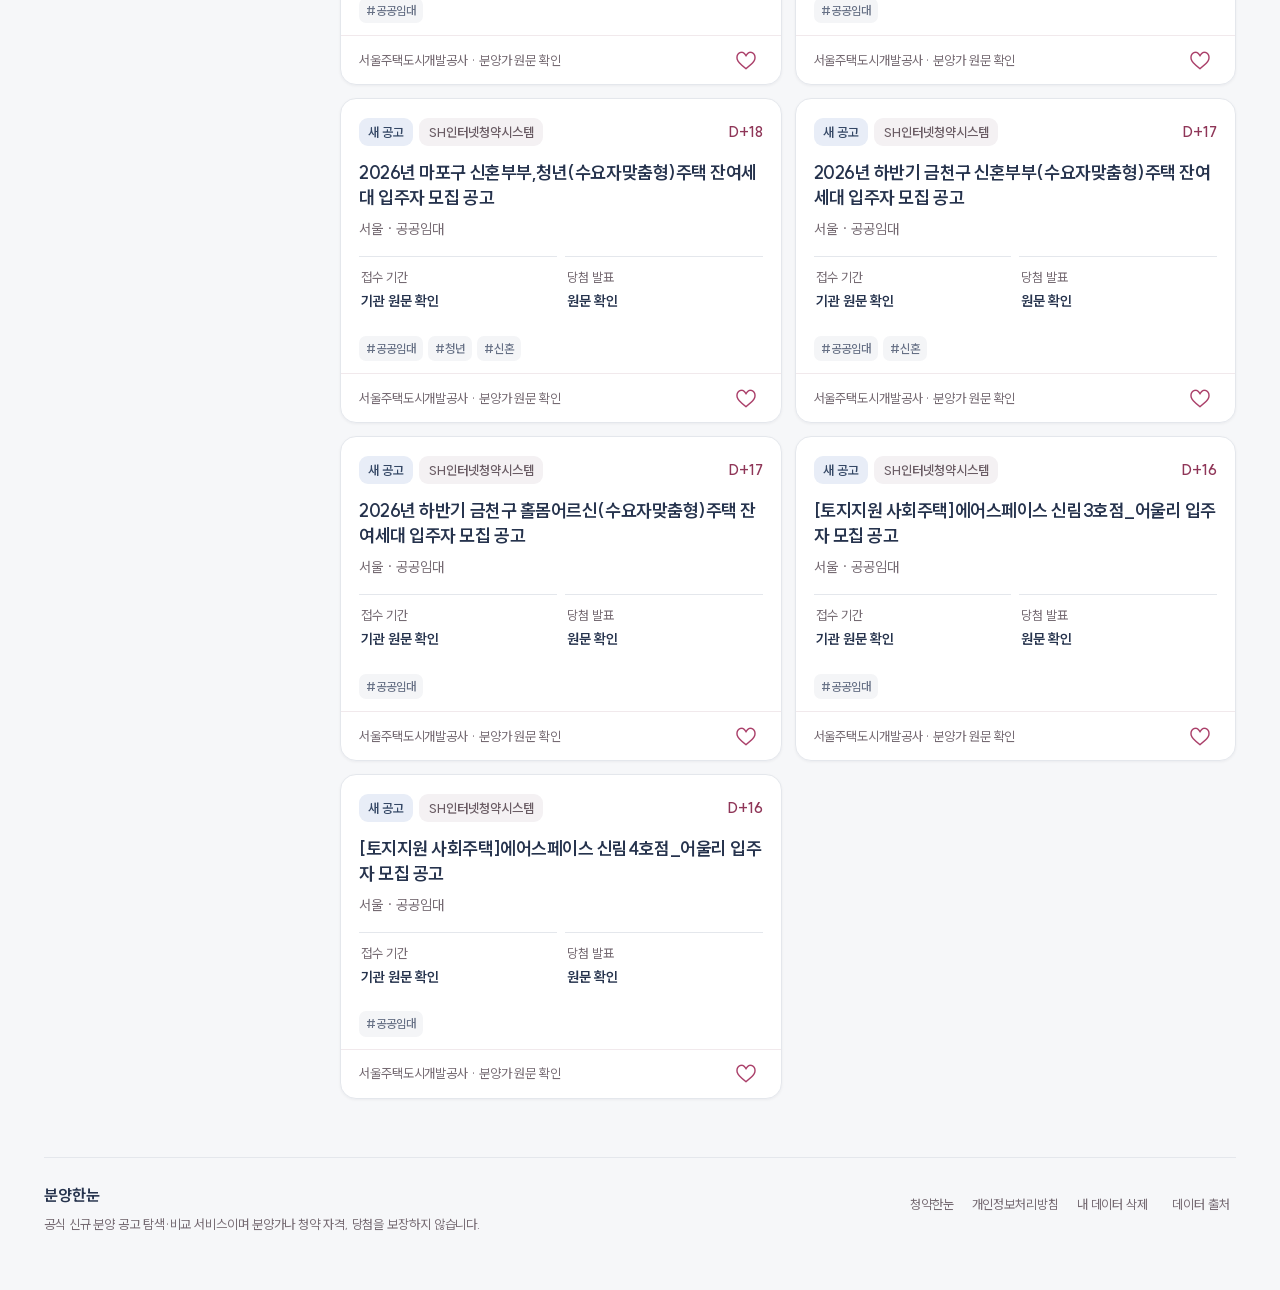
==== commit 53ae93ce: "20261127_app_src_main_assets_www_분양한눈_오프라인_화면" ====
--- a/app/src/main/assets/www/index.html
+++ b/app/src/main/assets/www/index.html
@@ -4,20 +4,22 @@
   <meta charset="utf-8">
   <meta name="viewport" content="width=device-width,initial-scale=1,viewport-fit=cover">
   <meta name="theme-color" content="#8f3658">
-  <meta name="description" content="청약홈·LH·SH 공고와 접수 일정을 관심 지역과 유형에 맞춰 확인하는 청약한눈">
+  <meta name="description" content="공식 신규 분양 단지를 지역·유형별로 찾고 분양가·세대수·입주예정 정보를 비교하는 분양한눈">
   <meta name="mobile-web-app-capable" content="yes">
   <meta name="apple-mobile-web-app-capable" content="yes">
   <meta name="apple-mobile-web-app-status-bar-style" content="default">
-  <meta name="apple-mobile-web-app-title" content="청약한눈">
-  <meta property="og:title" content="청약한눈 — 내 조건에 맞는 청약 알림">
-  <meta property="og:description" content="공식 청약 공고부터 접수 마감까지, 놓치지 않게 한눈에">
+  <meta name="apple-mobile-web-app-title" content="분양한눈">
+  <meta property="og:title" content="분양한눈 — 신규 분양 단지 탐색">
+  <meta property="og:description" content="민간·공공분양과 무순위·오피스텔을 지역, 분양가, 세대수와 일정까지 한눈에">
   <meta property="og:type" content="website">
+  <meta property="og:url" content="https://softm.github.io/bunyanghannun/">
   <meta property="og:image" content="./assets/icon-512.png">
+  <link rel="canonical" href="https://softm.github.io/bunyanghannun/">
   <link rel="manifest" href="./manifest.webmanifest">
   <link rel="icon" href="./assets/icon-192.png" type="image/png">
   <link rel="apple-touch-icon" href="./assets/apple-touch-icon.png">
   <link rel="stylesheet" href="./styles.css">
-  <title>청약한눈 — 내 조건에 맞는 청약 알림</title>
+  <title>분양한눈 — 신규 분양 단지 탐색</title>
   <style>
     #bootSplash{position:fixed;inset:0;z-index:9999;display:grid;place-items:center;background:#fff8fa;color:#512437;font-family:-apple-system,BlinkMacSystemFont,"Segoe UI",sans-serif;transition:opacity .28s ease,visibility .28s ease}#bootSplash.done{opacity:0;visibility:hidden}.boot-inner{text-align:center;padding:32px}.boot-logo{width:76px;height:76px;border-radius:24px;box-shadow:0 16px 40px rgba(143,54,88,.22)}.boot-title{margin:18px 0 6px;font-size:25px;font-weight:800}.boot-copy{margin:0;color:#835a6a;font-size:15px}.boot-dots{display:flex;justify-content:center;gap:7px;margin-top:24px}.boot-dots i{width:7px;height:7px;border-radius:50%;background:#c94d7c;animation:boot 1.1s infinite ease-in-out}.boot-dots i:nth-child(2){animation-delay:.14s}.boot-dots i:nth-child(3){animation-delay:.28s}@keyframes boot{0%,80%,100%{opacity:.28;transform:translateY(0)}40%{opacity:1;transform:translateY(-5px)}}
   </style>
@@ -26,8 +28,8 @@
   <div id="bootSplash" role="status" aria-live="polite">
     <div class="boot-inner">
       <img class="boot-logo" src="./assets/icon.svg" alt="">
-      <p class="boot-title">청약한눈</p>
-      <p class="boot-copy">나에게 맞는 청약 일정을 준비하고 있어요</p>
+      <p class="boot-title">분양한눈</p>
+      <p class="boot-copy">새 분양 단지와 핵심 조건을 모으고 있어요</p>
       <span class="boot-dots" aria-hidden="true"><i></i><i></i><i></i></span>
     </div>
   </div>
@@ -35,11 +37,12 @@
   <a class="skip-link" href="#mainContent">본문 바로가기</a>
 
   <header class="app-header">
-    <a class="brand" href="./" aria-label="청약한눈 홈">
+    <a class="brand" href="./" aria-label="분양한눈 홈">
       <img src="./assets/icon.svg" alt="" width="42" height="42">
-      <span><strong>청약한눈</strong><small>공식 공고부터 마감까지</small></span>
+      <span><strong>분양한눈</strong><small>신규 분양 단지부터 입주까지</small></span>
     </a>
     <div class="header-actions">
+      <a class="service-switch" href="https://softm.github.io/cheongyakhannun/" target="_blank" rel="noopener" aria-label="청약한눈에서 공식 청약 일정 보기">청약 일정</a>
       <button class="icon-text-button install-entry" id="installButton" type="button" hidden>
         <span aria-hidden="true">＋</span><span>앱 설치</span>
       </button>
@@ -56,26 +59,26 @@
   <main id="mainContent">
     <section class="hero-shell" aria-labelledby="heroTitle">
       <div class="hero-copy">
-        <p class="eyebrow">내 집 준비, 놓치는 일정 없이</p>
-        <h1 id="heroTitle">오늘 확인할 청약을<br><em>딱 맞게 모았어요</em></h1>
-        <p>청약홈·LH·SH의 공식 공고를 내 관심 지역과 주택 유형에 맞춰 살펴보세요.</p>
+        <p class="eyebrow">광고성 상담 정보와 공식 분양 공고를 구분해요</p>
+        <h1 id="heroTitle">새로 나온 분양 단지를<br><em>조건별로 한눈에</em></h1>
+        <p>민간·공공분양, 무순위, 오피스텔의 세대수·분양가·입주예정과 일정을 공식 원문 기준으로 비교하세요.</p>
         <div class="hero-actions">
-          <button class="primary-button" id="heroWatchButton" type="button">내 관심조건 설정</button>
-          <button class="secondary-button" id="heroCalendarButton" type="button">이번 달 일정 보기</button>
+          <button class="primary-button" id="heroWatchButton" type="button">관심단지 조건 설정</button>
+          <button class="secondary-button" id="heroCalendarButton" type="button">분양 일정 보기</button>
         </div>
       </div>
-      <div class="today-card" aria-label="오늘의 청약 요약">
+      <div class="today-card" aria-label="오늘의 분양 요약">
         <div class="today-card-top">
-          <span class="today-label">오늘의 청약 브리핑</span>
+          <span class="today-label">오늘의 분양 브리핑</span>
           <span class="today-date" id="todayDate">-</span>
         </div>
         <strong class="today-headline" id="todayHeadline">공식 공고를 확인하고 있어요</strong>
         <div class="metric-row">
-          <button type="button" data-quick-phase="open"><span id="openCount">0</span><small>접수중</small></button>
-          <button type="button" data-quick-phase="upcoming"><span id="upcomingCount">0</span><small>접수예정</small></button>
-          <button type="button" data-quick-phase="announced"><span id="newCount">0</span><small>새 공고</small></button>
-        </div>
-        <p class="today-note" id="todayNote">관심조건을 설정하면 나에게 맞는 공고만 알려드려요.</p>
+          <button type="button" data-quick-phase="open"><span id="openCount">0</span><small>분양중</small></button>
+          <button type="button" data-quick-phase="upcoming"><span id="upcomingCount">0</span><small>분양예정</small></button>
+          <button type="button" data-quick-phase="announced"><span id="newCount">0</span><small>신규단지</small></button>
+        </div>
+        <p class="today-note" id="todayNote">지역과 분양 유형을 저장하면 맞는 단지부터 보여드려요.</p>
       </div>
     </section>
 
@@ -85,15 +88,15 @@
       <button type="button" id="dataStatusAction">자세히</button>
     </section>
 
-    <section class="workspace" aria-label="청약 공고 탐색">
+    <section class="workspace" aria-label="신규 분양 단지 탐색">
       <aside class="side-panel">
         <section class="side-card watch-card">
           <div class="side-card-title">
             <span class="soft-icon bell-icon" aria-hidden="true"></span>
-            <div><small>내 관심조건</small><strong id="watchTitle">아직 조건이 없어요</strong></div>
-          </div>
-          <p id="watchSummary">관심 지역과 주택 유형을 선택해 새 공고와 마감 일정을 받아보세요.</p>
-          <button class="wide-soft-button" id="sideWatchButton" type="button">관심조건 설정</button>
+            <div><small>내 관심단지 조건</small><strong id="watchTitle">아직 조건이 없어요</strong></div>
+          </div>
+          <p id="watchSummary">관심 지역과 분양 유형을 선택해 새 단지와 접수 일정을 받아보세요.</p>
+          <button class="wide-soft-button" id="sideWatchButton" type="button">관심단지 설정</button>
         </section>
 
         <section class="side-card deadline-card">
@@ -103,21 +106,21 @@
 
         <section class="trust-card">
           <span class="trust-mark" aria-hidden="true">✓</span>
-          <div><strong>공식 원문 기준</strong><p>일정은 변경될 수 있어 신청 전 기관 원문을 꼭 확인하세요.</p></div>
+          <div><strong>공식 분양 공고 기준</strong><p>상담 광고와 분리합니다. 가격·면적·일정은 변경될 수 있어 기관 원문에서 최종 확인하세요.</p></div>
         </section>
       </aside>
 
       <div class="main-panel">
-        <div class="view-tabs" role="tablist" aria-label="청약한눈 메뉴">
-          <button id="feedTab" type="button" role="tab" aria-controls="feedView" aria-selected="true" tabindex="0" data-view="feed">맞춤 공고</button>
-          <button id="calendarTab" type="button" role="tab" aria-controls="calendarView" aria-selected="false" tabindex="-1" data-view="calendar">캘린더</button>
-          <button id="savedTab" type="button" role="tab" aria-controls="savedView" aria-selected="false" tabindex="-1" data-view="saved">관심 공고 <span id="savedCountBadge">0</span></button>
-          <button id="prepareTab" type="button" role="tab" aria-controls="prepareView" aria-selected="false" tabindex="-1" data-view="prepare">청약 준비</button>
+        <div class="view-tabs" role="tablist" aria-label="분양한눈 메뉴">
+          <button id="feedTab" type="button" role="tab" aria-controls="feedView" aria-selected="true" tabindex="0" data-view="feed">분양 단지</button>
+          <button id="calendarTab" type="button" role="tab" aria-controls="calendarView" aria-selected="false" tabindex="-1" data-view="calendar">분양 일정</button>
+          <button id="savedTab" type="button" role="tab" aria-controls="savedView" aria-selected="false" tabindex="-1" data-view="saved">관심 단지 <span id="savedCountBadge">0</span></button>
+          <button id="prepareTab" type="button" role="tab" aria-controls="prepareView" aria-selected="false" tabindex="-1" data-view="prepare">비교 가이드</button>
         </div>
 
         <section class="view active" id="feedView" data-view-panel="feed" role="tabpanel" aria-labelledby="feedTab">
           <div class="feed-heading">
-            <div><p class="eyebrow">공식 공고 모아보기</p><h2>지금 챙겨볼 청약</h2></div>
+            <div><p class="eyebrow">공식 신규 분양 모아보기</p><h2>지금 살펴볼 분양 단지</h2></div>
             <label class="sort-control">정렬
               <select id="sortSelect" aria-label="공고 정렬">
                 <option value="deadline">마감 임박순</option>
@@ -129,7 +132,7 @@
 
           <form class="search-box" id="searchForm" role="search">
             <svg viewBox="0 0 24 24" aria-hidden="true"><circle cx="11" cy="11" r="7"/><path d="m20 20-4-4"/></svg>
-            <input id="searchInput" type="search" placeholder="지역, 단지명, 공고명 검색" autocomplete="off" aria-label="청약 공고 검색">
+            <input id="searchInput" type="search" placeholder="지역, 단지명, 시행사 검색" autocomplete="off" aria-label="분양 단지 검색">
             <button type="submit">검색</button>
           </form>
 
@@ -153,7 +156,7 @@
 
         <section class="view" id="calendarView" data-view-panel="calendar" role="tabpanel" aria-labelledby="calendarTab" hidden>
           <div class="feed-heading calendar-heading">
-            <div><p class="eyebrow">접수부터 발표까지</p><h2>청약 캘린더</h2></div>
+            <div><p class="eyebrow">모집공고부터 계약까지</p><h2>분양 일정</h2></div>
             <div class="month-controls">
               <button class="icon-button month-button" id="prevMonth" type="button" aria-label="이전 달">이전</button>
               <strong id="calendarTitle">-</strong>
@@ -172,51 +175,51 @@
 
         <section class="view" id="savedView" data-view-panel="saved" role="tabpanel" aria-labelledby="savedTab" hidden>
           <div class="feed-heading">
-            <div><p class="eyebrow">다시 볼 공고만</p><h2>내 관심 공고</h2></div>
+            <div><p class="eyebrow">비교할 단지만 모아</p><h2>내 관심 단지</h2></div>
           </div>
           <div class="notice-grid" id="savedGrid"></div>
           <div class="empty-state" id="savedEmpty">
             <span aria-hidden="true">♡</span>
-            <strong>저장한 공고가 없어요</strong>
-            <p>공고 카드의 하트를 누르면 이곳에 모아 드려요.</p>
-            <button type="button" data-view-target="feed">공고 둘러보기</button>
+            <strong>저장한 분양 단지가 없어요</strong>
+            <p>단지 카드의 하트를 누르면 이곳에 모아 드려요.</p>
+            <button type="button" data-view-target="feed">분양 단지 둘러보기</button>
           </div>
         </section>
 
         <section class="view" id="prepareView" data-view-panel="prepare" role="tabpanel" aria-labelledby="prepareTab" hidden>
           <div class="feed-heading">
-            <div><p class="eyebrow">신청 전 실수 줄이기</p><h2>청약 준비 체크리스트</h2></div>
+            <div><p class="eyebrow">가격만 보지 않는 단지 선택</p><h2>분양 비교 체크리스트</h2></div>
           </div>
           <div class="prepare-grid">
             <section class="prepare-card accent">
-              <span class="prepare-step">먼저</span>
-              <h3>내 청약 자격 확인</h3>
-              <p>무주택기간·부양가족·청약통장 가입기간과 지역 거주 요건을 확인하세요.</p>
-              <a href="https://www.applyhome.co.kr/" target="_blank" rel="noopener">청약홈에서 확인</a>
+              <span class="prepare-step">예산</span>
+              <h3>총 필요자금 계산</h3>
+              <p>분양가뿐 아니라 계약금·중도금·잔금, 발코니 확장과 유상옵션, 취득비용까지 함께 확인하세요.</p>
+              <a href="https://www.applyhome.co.kr/" target="_blank" rel="noopener">공식 공고에서 공급금액 확인</a>
             </section>
             <section class="prepare-card">
-              <span class="prepare-step">서류</span>
-              <h3>공고문 기준으로 준비</h3>
+              <span class="prepare-step">비교</span>
+              <h3>단지 조건 함께 보기</h3>
               <div class="check-list" id="prepareChecklist">
-                <label><input type="checkbox" value="account"><span>청약통장 가입·예치금 확인</span></label>
-                <label><input type="checkbox" value="resident"><span>주민등록등·초본과 거주기간 확인</span></label>
-                <label><input type="checkbox" value="family"><span>가족관계·혼인 관련 서류 확인</span></label>
-                <label><input type="checkbox" value="income"><span>소득·자산 기준과 증빙 확인</span></label>
-                <label><input type="checkbox" value="certificate"><span>공동·금융·간편인증 준비</span></label>
+                <label><input type="checkbox" value="budget"><span>분양가·옵션·취득비용과 자금계획</span></label>
+                <label><input type="checkbox" value="location"><span>교통·생활권·학교와 주변 개발계획</span></label>
+                <label><input type="checkbox" value="supply"><span>공급 세대수·평면·동호수 구성</span></label>
+                <label><input type="checkbox" value="schedule"><span>입주예정·전매제한·실거주의무</span></label>
+                <label><input type="checkbox" value="risk"><span>시행·시공 주체와 공고 정정 여부</span></label>
               </div>
             </section>
             <section class="prepare-card">
-              <span class="prepare-step">신청일</span>
-              <h3>원문을 마지막으로 확인</h3>
-              <p>공고 정정, 접수 시간, 신청 순위와 지역 구분이 바뀌지 않았는지 공식 기관에서 최종 확인하세요.</p>
-              <button type="button" data-view-target="saved">관심 공고 확인</button>
+              <span class="prepare-step">결정 전</span>
+              <h3>공식 공고를 마지막으로 확인</h3>
+              <p>분양가, 면적, 전매제한, 입주 시기와 접수 일정이 바뀌지 않았는지 공식 원문에서 확인하세요.</p>
+              <button type="button" data-view-target="saved">관심 단지 다시 비교</button>
             </section>
             <section class="prepare-card source-links">
-              <span class="prepare-step">공식기관</span>
-              <h3>바로가기</h3>
-              <a href="https://www.applyhome.co.kr/" target="_blank" rel="noopener">청약홈 <span>민간·무순위</span></a>
-              <a href="https://apply.lh.or.kr/lhapply/main.do" target="_blank" rel="noopener">LH청약플러스 <span>공공주택</span></a>
-              <a href="https://www.i-sh.co.kr/app/index.do" target="_blank" rel="noopener">SH인터넷청약 <span>서울 공공주택</span></a>
+              <span class="prepare-step">다음 단계</span>
+              <h3>청약 일정·자격은 청약한눈</h3>
+              <p>단지를 골랐다면 접수 순위, 특별공급 자격과 마감 알림은 청약한눈에서 준비하세요.</p>
+              <a href="https://softm.github.io/cheongyakhannun/" target="_blank" rel="noopener">청약한눈 열기 <span>공식 일정·알림</span></a>
+              <a href="https://www.applyhome.co.kr/" target="_blank" rel="noopener">청약홈 <span>최종 신청·공고</span></a>
             </section>
           </div>
         </section>
@@ -226,35 +229,35 @@
 
   <nav class="bottom-nav" aria-label="하단 메뉴">
     <button type="button" class="active" data-view-target="feed"><svg aria-hidden="true" viewBox="0 0 24 24"><path d="m3 10.5 9-7.5 9 7.5"/><path d="M5 9v11h14V9M9 20v-6h6v6"/></svg><small>홈</small></button>
-    <button type="button" data-view-target="calendar"><svg aria-hidden="true" viewBox="0 0 24 24"><rect x="3" y="5" width="18" height="16" rx="2"/><path d="M16 3v4M8 3v4M3 10h18M8 14h.01M12 14h.01M16 14h.01M8 18h.01M12 18h.01"/></svg><small>캘린더</small></button>
+    <button type="button" data-view-target="calendar"><svg aria-hidden="true" viewBox="0 0 24 24"><rect x="3" y="5" width="18" height="16" rx="2"/><path d="M16 3v4M8 3v4M3 10h18M8 14h.01M12 14h.01M16 14h.01M8 18h.01M12 18h.01"/></svg><small>일정</small></button>
     <button type="button" data-view-target="saved"><svg aria-hidden="true" viewBox="0 0 24 24"><path d="M20.8 4.6a5.5 5.5 0 0 0-7.8 0L12 5.7l-1.1-1.1a5.5 5.5 0 0 0-7.8 7.8L12 21l8.8-8.6a5.5 5.5 0 0 0 0-7.8Z"/></svg><small>관심</small></button>
-    <button type="button" data-view-target="prepare"><svg aria-hidden="true" viewBox="0 0 24 24"><path d="M9 5H6a2 2 0 0 0-2 2v13h16V7a2 2 0 0 0-2-2h-3"/><rect x="9" y="3" width="6" height="4" rx="1"/><path d="m8 13 2 2 5-5M8 19h8"/></svg><small>준비</small></button>
+    <button type="button" data-view-target="prepare"><svg aria-hidden="true" viewBox="0 0 24 24"><path d="M9 5H6a2 2 0 0 0-2 2v13h16V7a2 2 0 0 0-2-2h-3"/><rect x="9" y="3" width="6" height="4" rx="1"/><path d="m8 13 2 2 5-5M8 19h8"/></svg><small>비교</small></button>
   </nav>
 
   <footer class="site-footer">
-    <div><strong>청약한눈</strong><p>공공데이터 기반의 일정·준비 보조 서비스이며 청약 자격이나 당첨을 보장하지 않습니다.</p></div>
-    <nav><a href="./privacy.html">개인정보처리방침</a><a href="./delete-account.html">내 데이터 삭제</a><button type="button" id="footerSourceButton">데이터 출처</button></nav>
+    <div><strong>분양한눈</strong><p>공식 신규 분양 공고 탐색·비교 서비스이며 분양가나 청약 자격, 당첨을 보장하지 않습니다.</p></div>
+    <nav><a href="https://softm.github.io/cheongyakhannun/" target="_blank" rel="noopener">청약한눈</a><a href="./privacy.html">개인정보처리방침</a><a href="./delete-account.html">내 데이터 삭제</a><button type="button" id="footerSourceButton">데이터 출처</button></nav>
   </footer>
 
   <dialog class="sheet-dialog" id="watchDialog" aria-labelledby="watchDialogTitle">
     <form method="dialog" class="dialog-shell" id="watchForm">
       <div class="dialog-handle" aria-hidden="true"></div>
       <header class="dialog-header">
-        <div><p class="eyebrow">내 조건에 맞는 공고만</p><h2 id="watchDialogTitle">내 관심조건</h2></div>
+        <div><p class="eyebrow">내 조건에 맞는 단지만</p><h2 id="watchDialogTitle">내 관심단지 조건</h2></div>
         <button class="icon-button" id="closeWatchButton" aria-label="닫기" type="button">×</button>
       </header>
-      <p class="dialog-lead">관심 지역과 주택 유형을 저장하면 방문할 때 맞는 공고부터 보여드려요. 조건은 이 기기에만 저장됩니다.</p>
+      <p class="dialog-lead">관심 지역과 분양 유형을 저장하면 방문할 때 맞는 단지부터 보여드려요. 조건은 이 기기에만 저장됩니다.</p>
       <fieldset><legend>관심 지역</legend><div class="choice-grid region-choice" id="watchRegions"></div></fieldset>
-      <fieldset><legend>주택 유형</legend><div class="choice-grid" id="watchTypes"></div></fieldset>
+      <fieldset><legend>분양 유형</legend><div class="choice-grid" id="watchTypes"></div></fieldset>
       <fieldset id="notificationOptions" hidden><legend>받을 알림</legend>
         <div class="toggle-list">
-          <label><span><strong>새 공고</strong><small>조건에 맞는 공고가 등록될 때</small></span><input type="checkbox" name="newNotice" checked></label>
+          <label><span><strong>새 분양 단지</strong><small>조건에 맞는 공식 공고가 등록될 때</small></span><input type="checkbox" name="newNotice" checked></label>
           <label><span><strong>마감 D-3</strong><small>준비 서류를 다시 확인할 때</small></span><input type="checkbox" name="deadline3" checked></label>
           <label><span><strong>마감 D-1·당일</strong><small>접수 마감을 놓치지 않도록</small></span><input type="checkbox" name="deadline1" checked></label>
         </div>
       </fieldset>
       <p class="permission-note" id="permissionNote">웹은 방문할 때 새 공고를 표시하고, 캘린더 저장으로 마감을 챙길 수 있어요.</p>
-      <div class="dialog-actions"><button class="primary-button" id="saveWatchButton" value="default" type="submit">관심조건 저장</button><button class="text-button danger-text" id="disableWatchButton" value="cancel" type="button">조건 지우기</button></div>
+      <div class="dialog-actions"><button class="primary-button" id="saveWatchButton" value="default" type="submit">관심단지 조건 저장</button><button class="text-button danger-text" id="disableWatchButton" value="cancel" type="button">조건 지우기</button></div>
     </form>
   </dialog>
 
@@ -273,7 +276,7 @@
     <article class="dialog-shell">
       <div class="dialog-handle" aria-hidden="true"></div>
       <header class="dialog-header"><div><p class="eyebrow">투명하게 보여드려요</p><h2 id="sourceDialogTitle">데이터 출처와 상태</h2></div><button class="icon-button" id="closeSourceButton" aria-label="닫기" type="button">×</button></header>
-      <p class="dialog-lead">청약한눈은 아래 공식 기관 정보를 정규화합니다. 갱신 실패나 인증키 미연결은 숨기지 않습니다.</p>
+      <p class="dialog-lead">분양한눈은 아래 공식 기관의 분양주택 공고만 정규화합니다. 임대 공고와 광고성 상담 단지는 목록에서 제외합니다.</p>
       <div class="source-status-list" id="sourceStatusList"></div>
       <p class="source-caution">접수 시간·자격·공고 정정은 기관 원문이 최종 기준입니다.</p>
       <a class="primary-link" href="./data-status.html">전체 데이터 수집 현황 보기</a>
@@ -283,7 +286,7 @@
   <dialog class="sheet-dialog" id="installDialog" aria-labelledby="installDialogTitle">
     <article class="dialog-shell">
       <div class="dialog-handle" aria-hidden="true"></div>
-      <header class="dialog-header"><div><p class="eyebrow">홈 화면에서 한 번에</p><h2 id="installDialogTitle">청약한눈 앱 설치</h2></div><button class="icon-button" id="closeInstallButton" aria-label="닫기" type="button">×</button></header>
+      <header class="dialog-header"><div><p class="eyebrow">홈 화면에서 한 번에</p><h2 id="installDialogTitle">분양한눈 앱 설치</h2></div><button class="icon-button" id="closeInstallButton" aria-label="닫기" type="button">×</button></header>
       <div class="install-guide" id="installGuide"></div>
     </article>
   </dialog>
--- a/app/src/main/assets/www/styles.css
+++ b/app/src/main/assets/www/styles.css
@@ -69,6 +69,8 @@
 .brand strong { font-size:18px; font-weight:680; letter-spacing:-.025em; }
 .brand small { margin-top:4px; color:var(--muted); font-size:12px; }
 .header-actions { display:flex; align-items:center; gap:8px; }
+.service-switch { min-height:44px; display:inline-flex; align-items:center; padding:0 13px; border:1px solid var(--rose-200); border-radius:13px; background:var(--rose-50); color:var(--rose-900); font-size:13px; font-weight:700; text-decoration:none; white-space:nowrap; }
+.service-switch:hover { background:var(--rose-100); }
 .icon-button,.icon-text-button,.header-alert-button { min-width:48px; min-height:48px; border:1px solid var(--line); border-radius:14px; background:var(--surface); cursor:pointer; }
 .icon-button { display:grid; place-items:center; padding:0; font-size:28px; line-height:1; }
 .icon-button svg { width:22px; height:22px; fill:none; stroke:currentColor; stroke-width:1.8; stroke-linecap:round; stroke-linejoin:round; }
@@ -340,7 +342,7 @@
   body { padding-bottom:calc(68px + var(--safe-bottom)); }
   body.adfit-bottom-ad-active { padding-bottom:calc(68px + var(--safe-bottom) + var(--adfit-bottom-ad-space,0px)); }
   .app-header { min-height:62px; padding:8px 12px; }.brand img { width:39px; height:39px; }.brand small { display:none; }.brand strong { font-size:17px; }
-  .header-actions { gap:4px; }.header-actions>.icon-button { display:none; }.icon-text-button { padding:0 10px; }.icon-text-button span:last-child { display:none; }.header-alert-button { width:48px; padding:0; justify-content:center; }.header-alert-button span { display:none; }
+  .header-actions { gap:4px; }.header-actions>.icon-button { display:none; }.service-switch { min-width:48px; padding:0 8px; justify-content:center; font-size:12px; }.icon-text-button { padding:0 10px; }.icon-text-button span:last-child { display:none; }.header-alert-button { width:48px; padding:0; justify-content:center; }.header-alert-button span { display:none; }
   .hero-shell { gap:16px; padding:20px 16px 14px; }.hero-copy { text-align:left; }.hero-copy h1 { font-size:31px; line-height:1.14; }.hero-copy>p:not(.eyebrow) { margin-top:12px; font-size:15px; }.hero-actions { justify-content:flex-start; margin-top:16px; }.hero-actions button { flex:1; padding:0 12px; }
   .today-card { padding:18px; border-radius:20px; }.today-headline { min-height:auto; margin-top:14px; font-size:19px; }.metric-row { margin-top:14px; }.metric-row button { min-height:58px; }.today-note { margin-top:12px; }
   .data-banner { margin:0 12px 14px; padding-left:13px; }.data-banner p { display:grid; gap:0; font-size:12px; }.data-banner p span { overflow:hidden; text-overflow:ellipsis; white-space:nowrap; }.data-banner button { min-width:52px; }
@@ -361,6 +363,7 @@
 }
 
 @media (max-width:420px) {
+  .service-switch { display:none; }
   .hero-copy h1 { font-size:29px; }.hero-actions { display:grid; grid-template-columns:1fr 1fr; }.today-card { padding:16px; }.metric-row button { min-height:56px; }.metric-row span { font-size:21px; }
   .feed-heading { align-items:flex-start; }.sort-control { min-width:126px; }
   .detail-facts { grid-template-columns:1fr; }.dialog-actions { flex-wrap:wrap; }.dialog-actions .primary-button { min-width:100%; }.dialog-actions .text-button { width:100%; }
